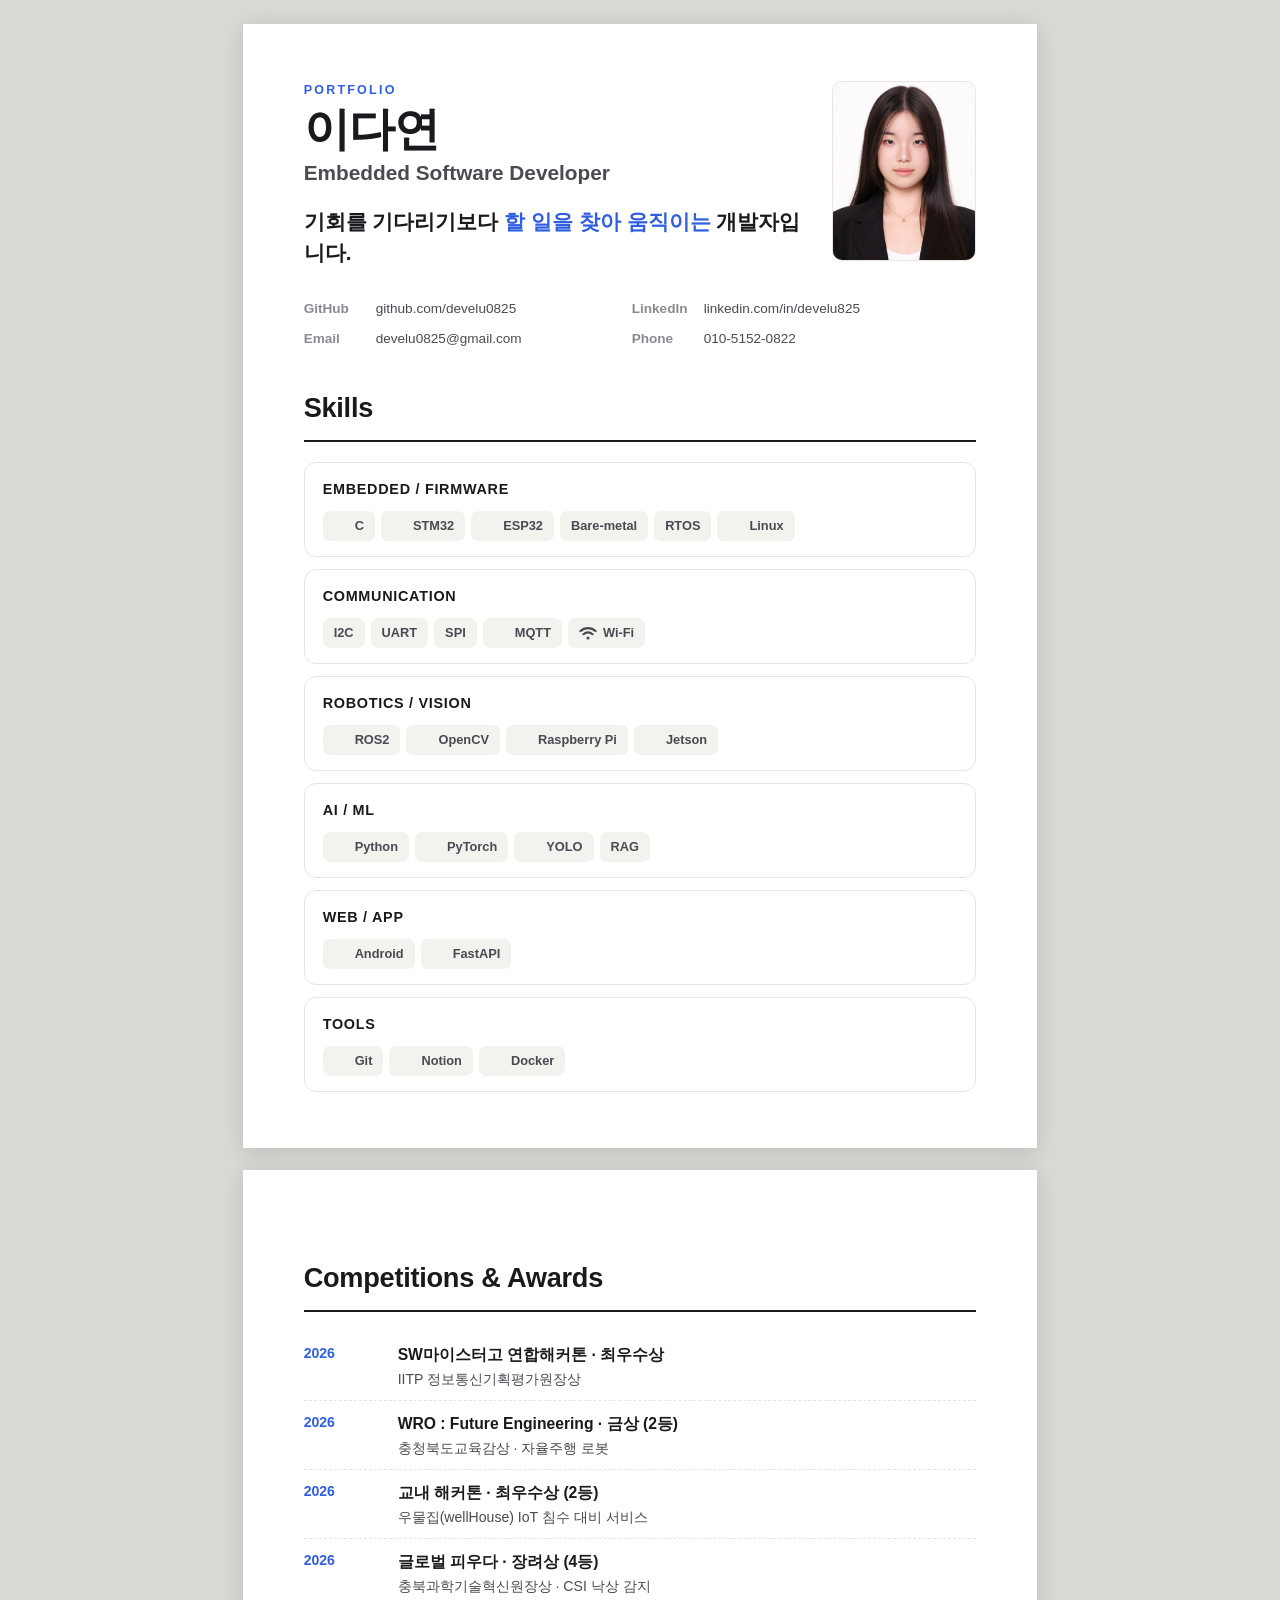
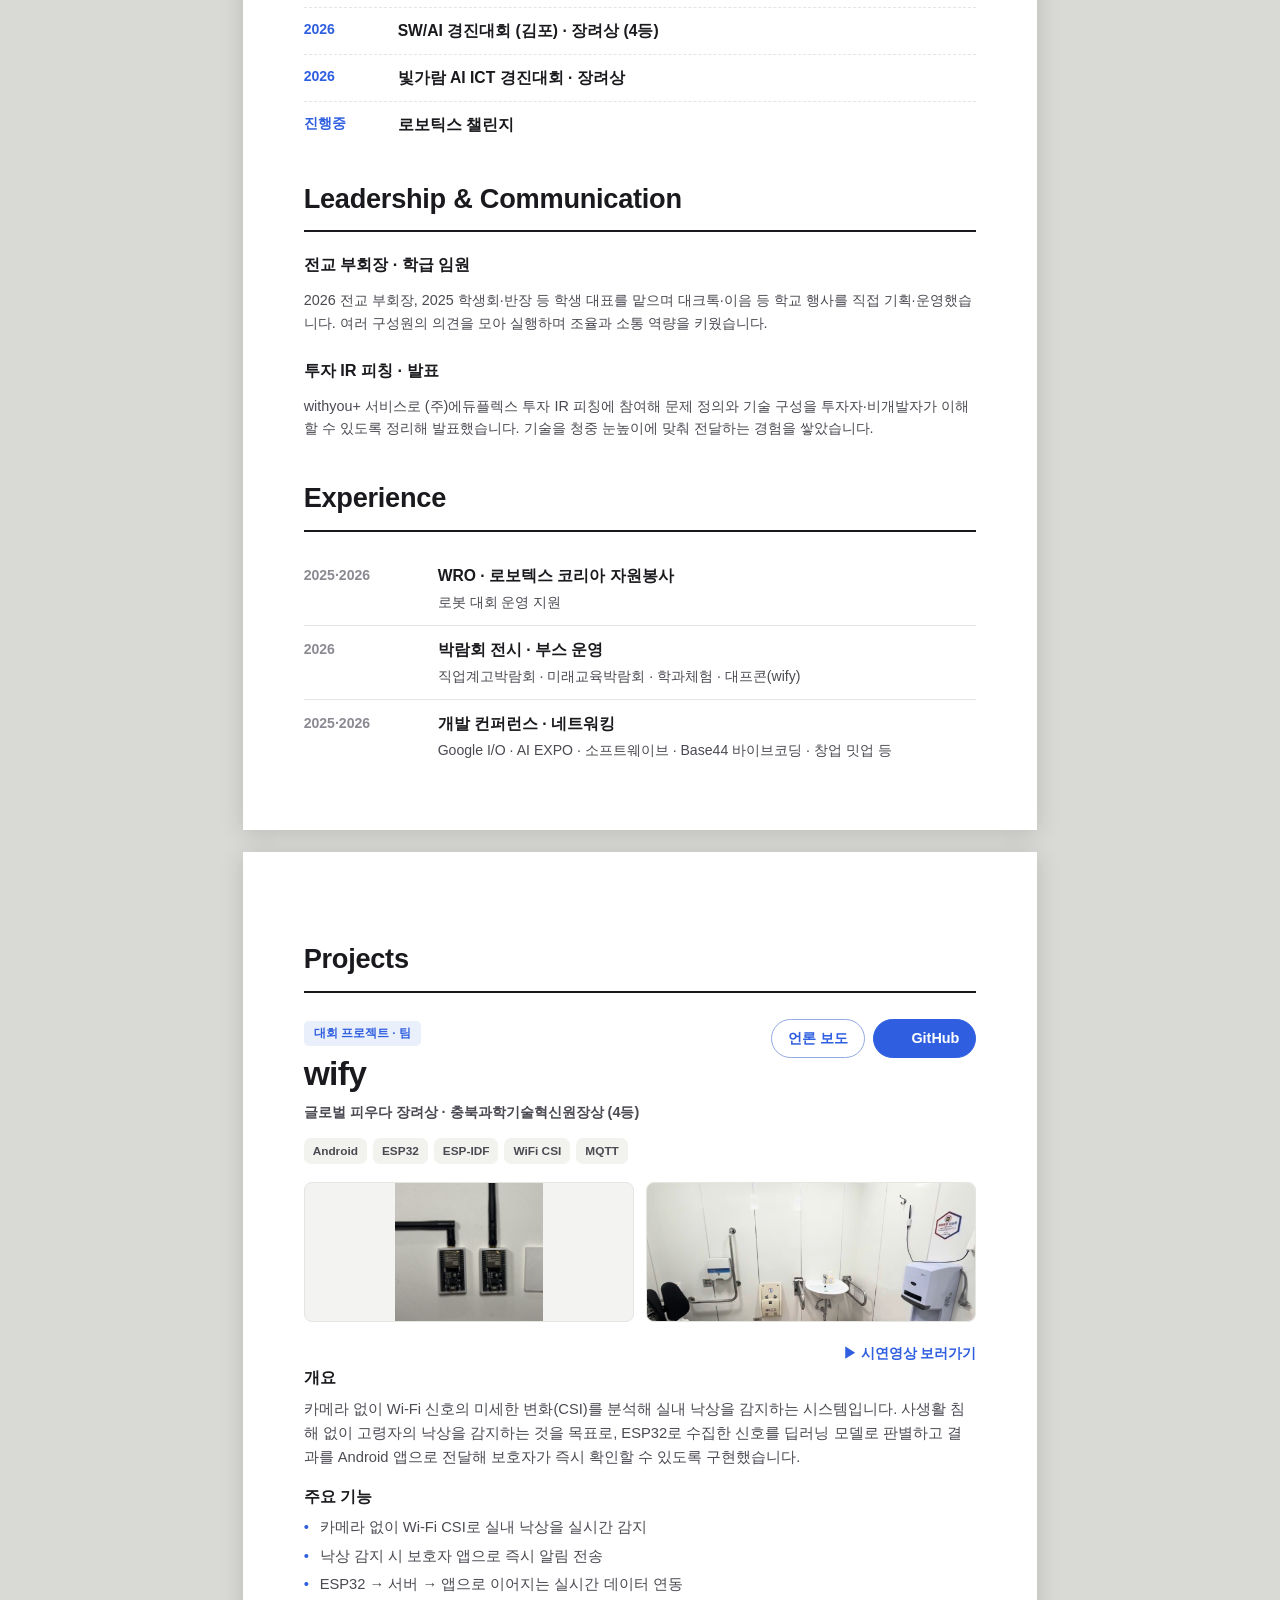
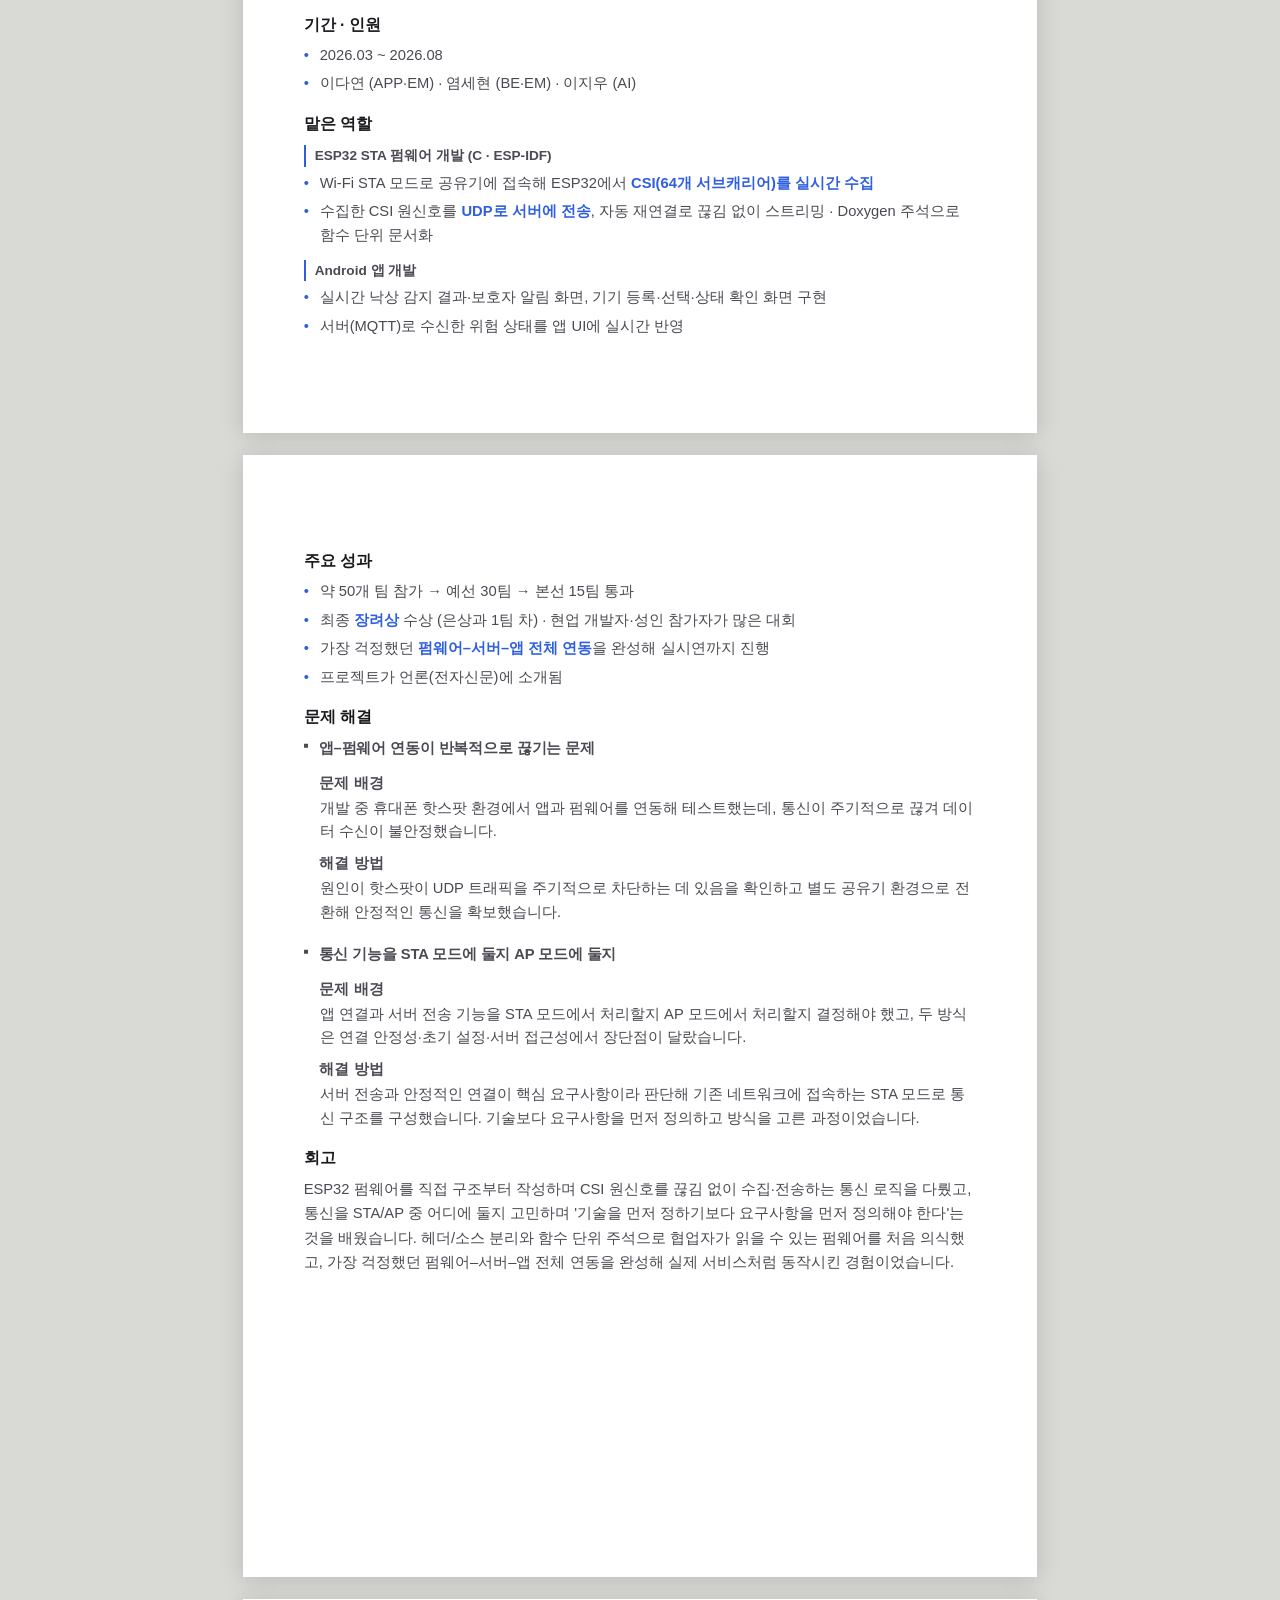
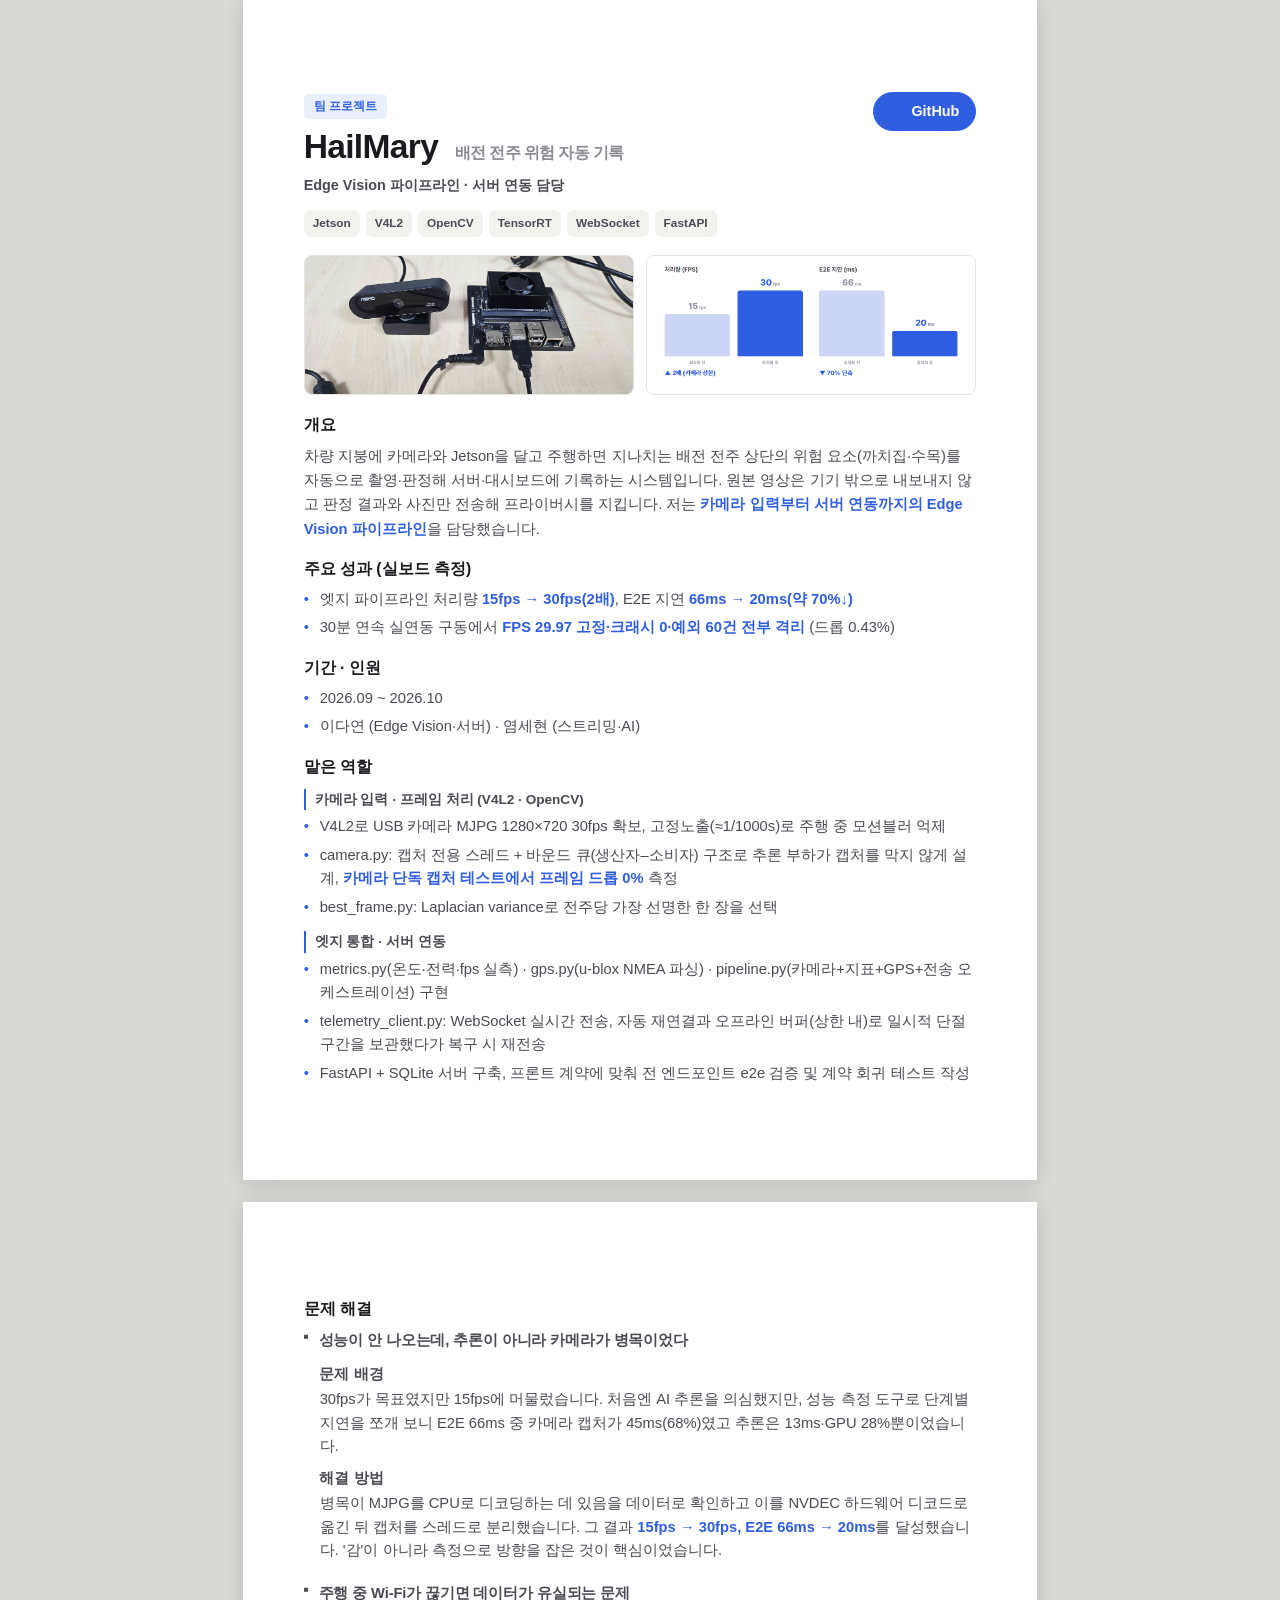
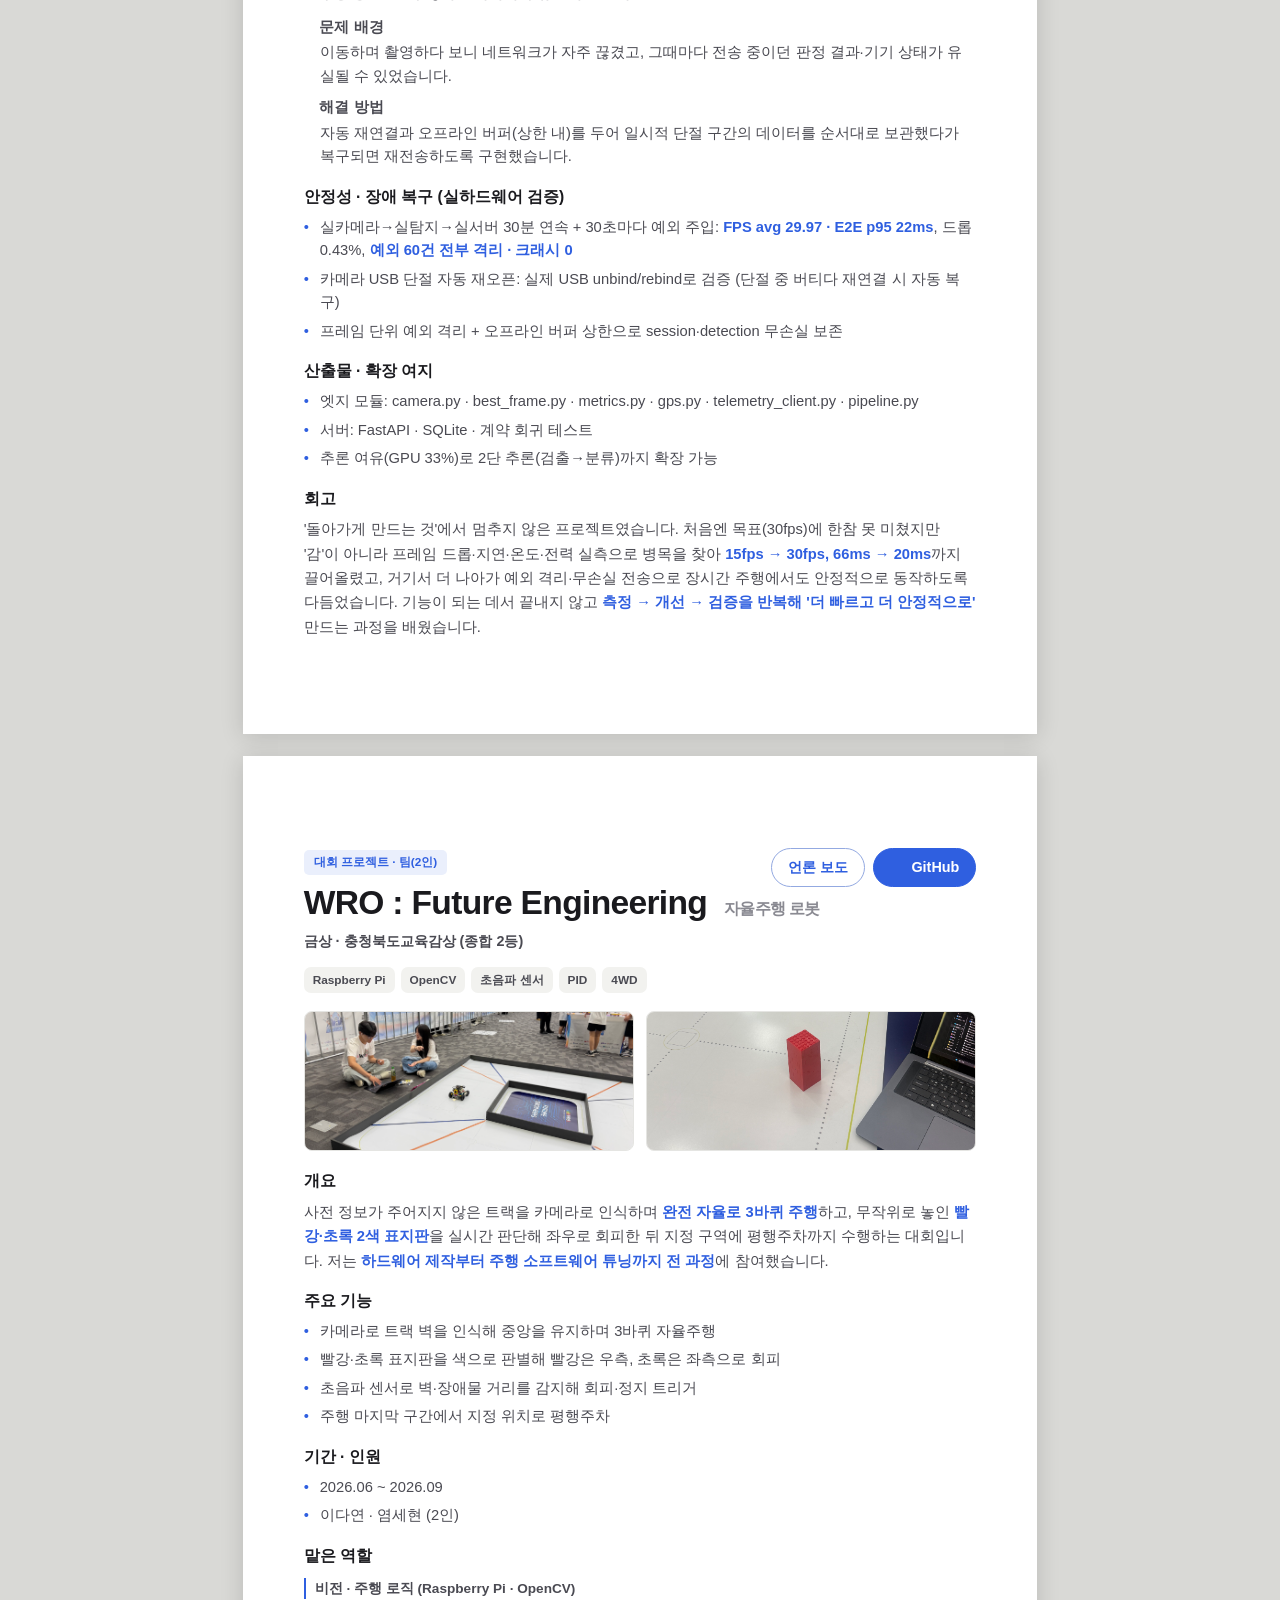
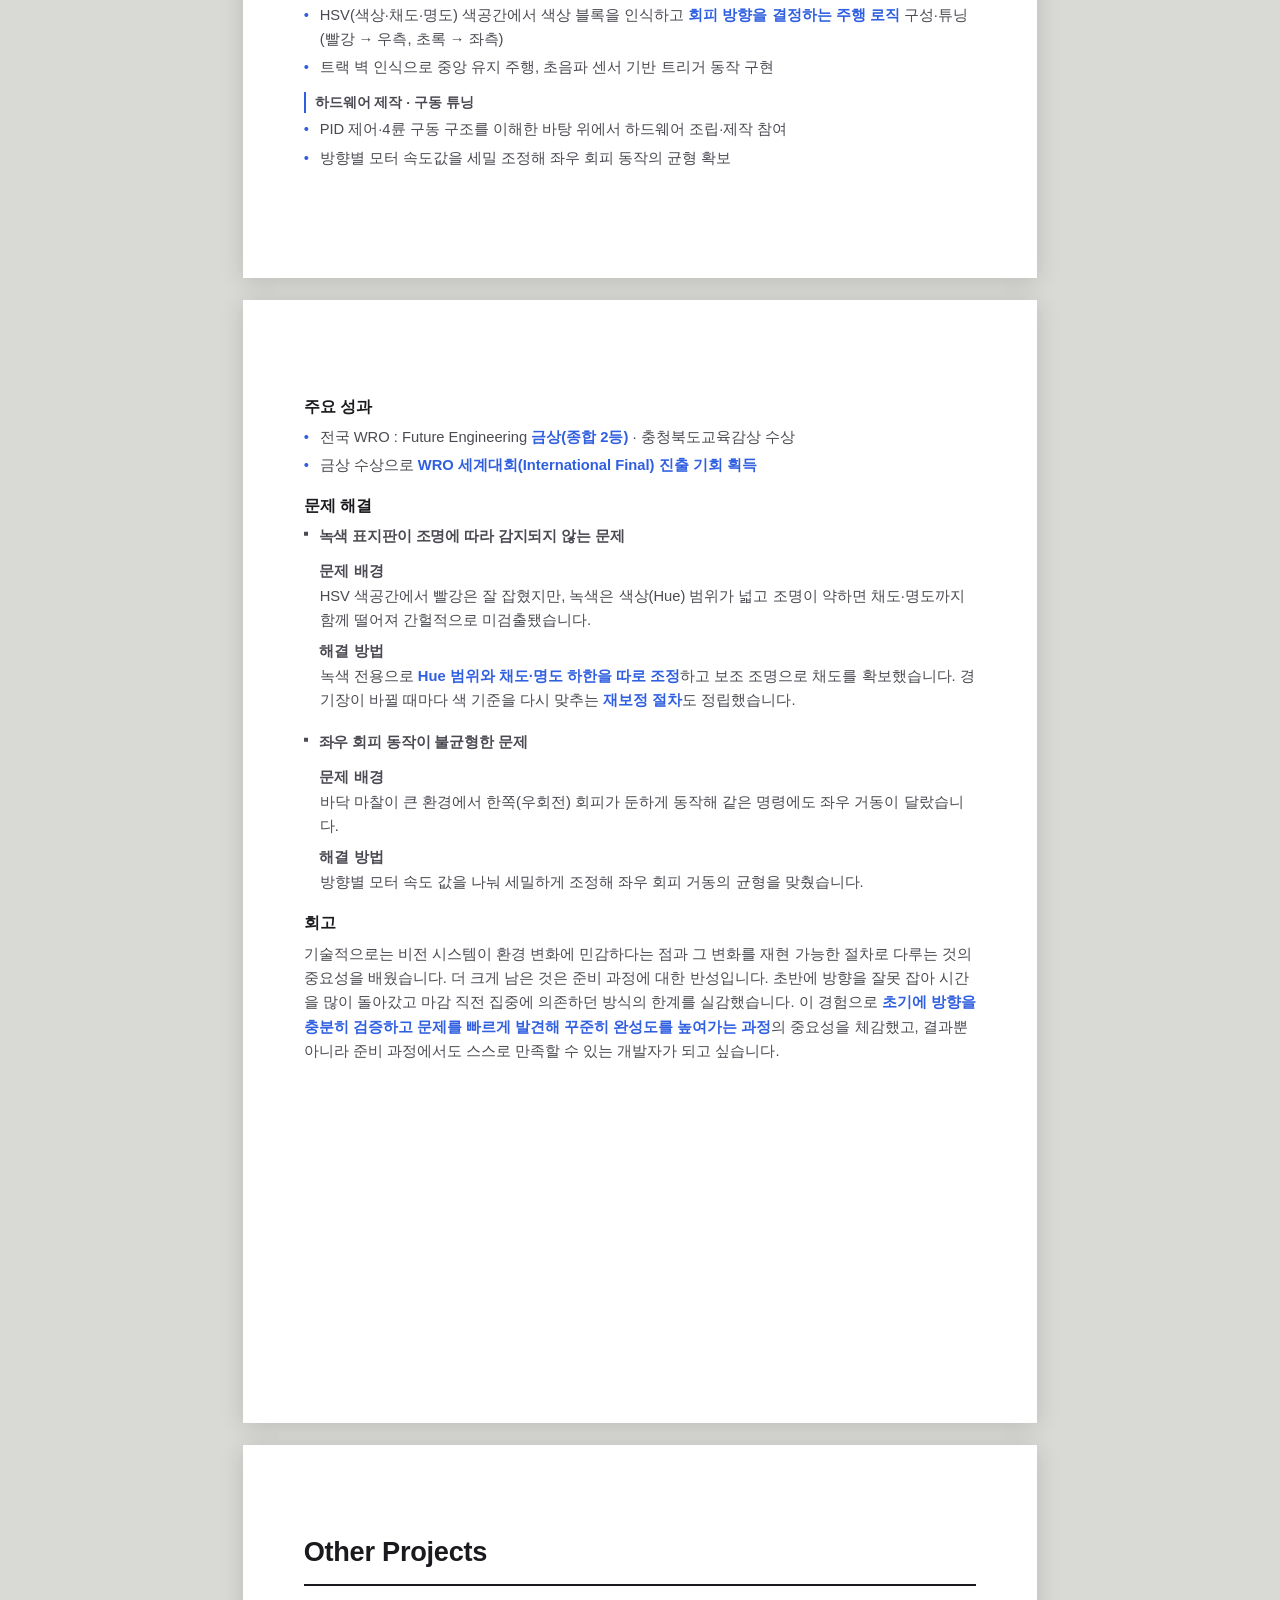
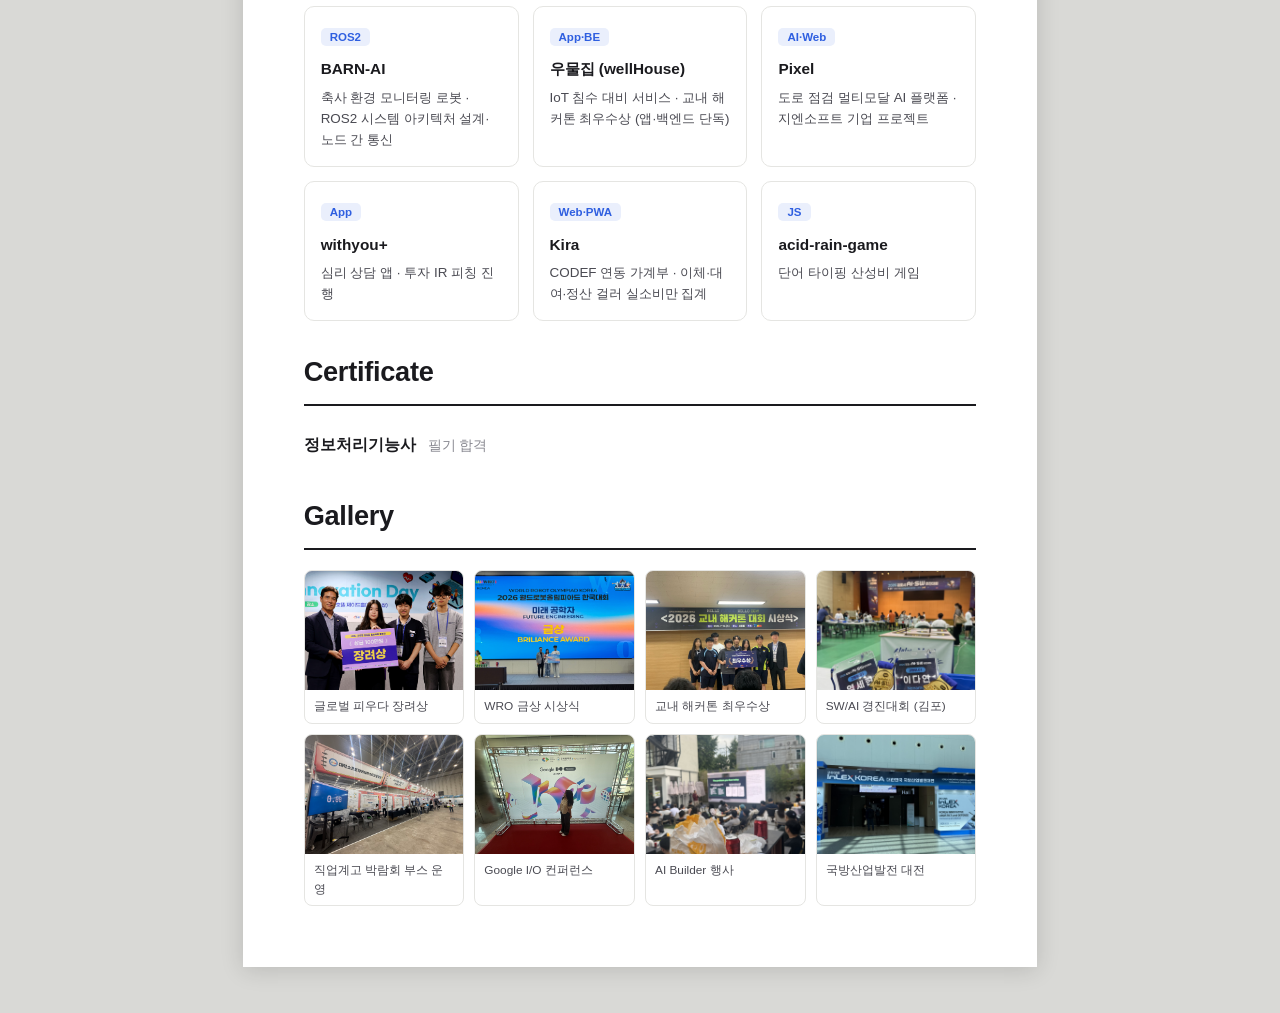
==== index.html @ 67f1040b "feat: Other Projects에 Kira(CODEF 가계부) 추가·빛가람 AI ICT 경진대회 장려상 반영 Co-Authored-By: Claude Opus 4.8 (1M " ====
<!DOCTYPE html>
<html lang="ko">
<head>
  <meta charset="UTF-8" />
  <meta name="viewport" content="width=device-width, initial-scale=1.0" />
  <title>이다연 · Embedded Software Developer</title>
  <meta name="description" content="이다연 포트폴리오 · 임베디드 소프트웨어 개발자" />
  <link rel="preconnect" href="https://fonts.googleapis.com" />
  <link rel="preconnect" href="https://fonts.gstatic.com" crossorigin />
  <link rel="stylesheet" href="https://cdn.jsdelivr.net/gh/orioncactus/pretendard@v1.3.9/dist/web/static/pretendard.css" />
  <link rel="stylesheet" href="assets/style.css" />
</head>
<body>

  <!-- inline icon set (로고 없는 스킬용) -->
  <svg width="0" height="0" style="position:absolute" aria-hidden="true">
    <symbol id="i-chip" viewBox="0 0 24 24">
      <rect x="7" y="7" width="10" height="10" rx="1.5" fill="none" stroke="currentColor" stroke-width="1.6"/>
      <path d="M10 7V4M14 7V4M10 20v-3M14 20v-3M7 10H4M7 14H4M20 10h-3M20 14h-3" stroke="currentColor" stroke-width="1.6" stroke-linecap="round"/>
    </symbol>
    <symbol id="i-wifi" viewBox="3 6 18 15">
      <path d="M4.5 11.5a11 11 0 0 1 15 0M7.5 14.7a6.5 6.5 0 0 1 9 0" fill="none" stroke="currentColor" stroke-width="2.2" stroke-linecap="round"/>
      <circle cx="12" cy="18.5" r="1.6" fill="currentColor"/>
    </symbol>
    <symbol id="i-neural" viewBox="0 0 24 24">
      <circle cx="6" cy="6" r="2" fill="none" stroke="currentColor" stroke-width="1.5"/>
      <circle cx="6" cy="18" r="2" fill="none" stroke="currentColor" stroke-width="1.5"/>
      <circle cx="18" cy="12" r="2" fill="none" stroke="currentColor" stroke-width="1.5"/>
      <path d="M8 6.6 16 11M8 17.4 16 13" stroke="currentColor" stroke-width="1.5"/>
    </symbol>
    <symbol id="i-bus" viewBox="0 0 24 24">
      <path d="M4 8h16M4 12h16M4 16h16" stroke="currentColor" stroke-width="1.6" stroke-linecap="round"/>
      <circle cx="8" cy="8" r="1.4" fill="currentColor"/><circle cx="15" cy="12" r="1.4" fill="currentColor"/><circle cx="11" cy="16" r="1.4" fill="currentColor"/>
    </symbol>
  </svg>

  <!-- ==================== PAGE 1 : 서론 + SKILLS ==================== -->
  <section class="sheet">
    <div class="cover">
      <div class="cover__top">
        <div class="cover__id">
          <p class="head__label">PORTFOLIO</p>
          <h1 class="cover__name">이다연</h1>
          <p class="cover__role">Embedded Software Developer</p>
          <p class="cover__tagline">기회를 기다리기보다 <span class="hl">할 일을 찾아 움직이는</span> 개발자입니다.</p>        </div>
        <div class="cover__photo">
          <img src="gallary/증명사진.jpg?v=2" alt="이다연 프로필 사진" />
        </div>
      </div>
      <ul class="contact">
        <li><span>GitHub</span> <a href="https://github.com/develu0825" target="_blank" rel="noopener">github.com/develu0825</a></li>
        <li><span>LinkedIn</span> <a href="https://www.linkedin.com/in/develu825/" target="_blank" rel="noopener">linkedin.com/in/develu825</a></li>
        <li><span>Email</span> <a href="mailto:develu0825@gmail.com">develu0825@gmail.com</a></li>
        <li><span>Phone</span> <a href="tel:01051520822">010-5152-0822</a></li>
      </ul>
    </div>

    <!-- SKILLS -->
    <section class="sec">
      <h2 class="sec__title">Skills</h2>
      <div class="skills">
        <div class="skills__group">
          <h3>Embedded / Firmware</h3>
          <ul class="pills">
            <li><img class="ico" src="https://cdn.simpleicons.org/c/A8B9CC" alt="" />C</li>
            <li><img class="ico" src="https://cdn.simpleicons.org/stmicroelectronics/03234B" alt="" />STM32</li>
            <li><img class="ico" src="https://cdn.simpleicons.org/espressif/E7352C" alt="" />ESP32</li>
            <li>Bare-metal</li>
            <li>RTOS</li>
            <li><img class="ico" src="https://cdn.simpleicons.org/linux/FCC624" alt="" />Linux</li>
          </ul>
        </div>
        <div class="skills__group">
          <h3>Communication</h3>
          <ul class="pills">
            <li>I2C</li>
            <li>UART</li>
            <li>SPI</li>
            <li><img class="ico" src="https://cdn.simpleicons.org/mqtt/660066" alt="" />MQTT</li>
            <li><svg class="ico ico--g"><use href="#i-wifi"/></svg>Wi-Fi</li>
          </ul>
        </div>
        <div class="skills__group">
          <h3>Robotics / Vision</h3>
          <ul class="pills">
            <li><img class="ico" src="https://cdn.simpleicons.org/ros/22314E" alt="" />ROS2</li>
            <li><img class="ico" src="https://cdn.simpleicons.org/opencv/5C3EE8" alt="" />OpenCV</li>
            <li><img class="ico" src="https://cdn.simpleicons.org/raspberrypi/A22846" alt="" />Raspberry Pi</li>
            <li><img class="ico" src="https://cdn.simpleicons.org/nvidia/76B900" alt="" />Jetson</li>
          </ul>
        </div>
        <div class="skills__group">
          <h3>AI / ML</h3>
          <ul class="pills">
            <li><img class="ico" src="https://cdn.simpleicons.org/python/3776AB" alt="" />Python</li>
            <li><img class="ico" src="https://cdn.simpleicons.org/pytorch/EE4C2C" alt="" />PyTorch</li>
            <li><img class="ico" src="https://cdn.simpleicons.org/ultralytics/111F68" alt="" />YOLO</li>
            <li>RAG</li>
          </ul>
        </div>
        <div class="skills__group">
          <h3>Web / App</h3>
          <ul class="pills">
            <li><img class="ico" src="https://cdn.simpleicons.org/android/3DDC84" alt="" />Android</li>
            <li><img class="ico" src="https://cdn.simpleicons.org/fastapi/009688" alt="" />FastAPI</li>
          </ul>
        </div>
        <div class="skills__group">
          <h3>Tools</h3>
          <ul class="pills">
            <li><img class="ico" src="https://cdn.simpleicons.org/git/F05032" alt="" />Git</li>
            <li><img class="ico" src="https://cdn.simpleicons.org/notion/000000" alt="" />Notion</li>
            <li><img class="ico" src="https://cdn.simpleicons.org/docker/2496ED" alt="" />Docker</li>
          </ul>
        </div>
      </div>
    </section>
  </section>

  <!-- ==================== PAGE 2 : 수상 · 리더십 · 경력 ==================== -->
  <section class="sheet">
    <section class="sec">
      <h2 class="sec__title">Competitions &amp; Awards</h2>
      <ul class="tl">
        <li><span class="tl__date">2026</span><div><b>SW마이스터고 연합해커톤 · 최우수상</b><p>IITP 정보통신기획평가원장상</p></div></li>
        <li><span class="tl__date">2026</span><div><b>WRO : Future Engineering · 금상 (2등)</b><p>충청북도교육감상 · 자율주행 로봇</p></div></li>
        <li><span class="tl__date">2026</span><div><b>교내 해커톤 · 최우수상 (2등)</b><p>우물집(wellHouse) IoT 침수 대비 서비스</p></div></li>
        <li><span class="tl__date">2026</span><div><b>글로벌 피우다 · 장려상 (4등)</b><p>충북과학기술혁신원장상 · CSI 낙상 감지</p></div></li>
        <li><span class="tl__date">2026</span><div><b>SW/AI 경진대회 (김포) · 장려상 (4등)</b></div></li>        <li><span class="tl__date">2026</span><div><b>빛가람 AI ICT 경진대회 · 장려상</b></div></li>
        <li><span class="tl__date">진행중</span><div><b>로보틱스 챌린지</b></div></li>
      </ul>
    </section>

    <section class="sec">
      <h2 class="sec__title">Leadership &amp; Communication</h2>
      <div class="star-list">
        <article class="star">
          <h3>전교 부회장 · 학급 임원</h3>
          <p>2026 전교 부회장, 2025 학생회·반장 등 학생 대표를 맡으며 대크톡·이음 등 학교 행사를 직접 기획·운영했습니다. 여러 구성원의 의견을 모아 실행하며 조율과 소통 역량을 키웠습니다.</p>
        </article>
        <article class="star">
          <h3>투자 IR 피칭 · 발표</h3>
          <p>withyou+ 서비스로 (주)에듀플렉스 투자 IR 피칭에 참여해 문제 정의와 기술 구성을 투자자·비개발자가 이해할 수 있도록 정리해 발표했습니다. 기술을 청중 눈높이에 맞춰 전달하는 경험을 쌓았습니다.</p>
        </article>
      </div>
    </section>

    <section class="sec">
      <h2 class="sec__title">Experience</h2>
      <ul class="exp-list">
        <li><span class="exp__when">2025·2026</span><div><b>WRO · 로보텍스 코리아 자원봉사</b><p>로봇 대회 운영 지원</p></div></li>
        <li><span class="exp__when">2026</span><div><b>박람회 전시 · 부스 운영</b><p>직업계고박람회 · 미래교육박람회 · 학과체험 · 대프콘(wify)</p></div></li>
        <li><span class="exp__when">2025·2026</span><div><b>개발 컨퍼런스 · 네트워킹</b><p>Google I/O · AI EXPO · 소프트웨이브 · Base44 바이브코딩 · 창업 밋업 등</p></div></li>
      </ul>
    </section>
  </section>

  <!-- ==================== PAGE 3 : 피우다 ==================== -->
  <section class="sheet">
    <section class="sec">
      <h2 class="sec__title">Projects</h2>

      <article class="proj">
        <div class="proj__head">
          <p class="proj__badge">대회 프로젝트 · 팀</p>
          <h3 class="proj__title">wify</h3>
          <p class="proj__award">글로벌 피우다 장려상 · 충북과학기술혁신원장상 (4등)</p>
          <ul class="pills pills--sm"><li>Android</li><li>ESP32</li><li>ESP-IDF</li><li>WiFi CSI</li><li>MQTT</li></ul>
          <div class="proj__btns">
            <a class="btn-link" href="https://www.etnews.com/20260820000407" target="_blank" rel="noopener">언론 보도</a>
            <a class="btn-link btn-link--fill" href="https://github.com/Wave-based-Intelligent-Fall-Identifier" target="_blank" rel="noopener"><img class="ico" src="https://cdn.simpleicons.org/github/ffffff" alt="" />GitHub</a>
          </div>
        </div>
        <div class="proj__shots">
          <span class="shot shot--blur" style="--bg: url('gallary/wify.jpg'); height:140px"><img src="gallary/wify.jpg" alt="wify 센싱 보드" style="object-fit: contain; object-position: 50% 100%;" /></span>
          <span class="shot" style="height:140px"><img src="gallary/피우다_기기설치.png" alt="wify 기기 설치" /></span>
        </div>
        <p class="demo-link"><a href="https://www.youtube.com/watch?v=b4oFeqqJiIM" target="_blank" rel="noopener">▶ 시연영상 보러가기</a></p>
        <div class="proj__body">
          <div class="proj__row"><h4>개요</h4><p>카메라 없이 Wi-Fi 신호의 미세한 변화(CSI)를 분석해 실내 낙상을 감지하는 시스템입니다. 사생활 침해 없이 고령자의 낙상을 감지하는 것을 목표로, ESP32로 수집한 신호를 딥러닝 모델로 판별하고 결과를 Android 앱으로 전달해 보호자가 즉시 확인할 수 있도록 구현했습니다.</p></div>
          <div class="proj__row"><h4>주요 기능</h4>
            <ul>
              <li>카메라 없이 Wi-Fi CSI로 실내 낙상을 실시간 감지</li>
              <li>낙상 감지 시 보호자 앱으로 즉시 알림 전송</li>
              <li>ESP32 → 서버 → 앱으로 이어지는 실시간 데이터 연동</li>
            </ul>
          </div>
          <div class="proj__row"><h4>기간 · 인원</h4>
            <ul>
              <li>2026.03 ~ 2026.08</li>
              <li>이다연 (APP·EM) · 염세현 (BE·EM) · 이지우 (AI)</li>
            </ul>
          </div>
          <div class="proj__row"><h4>맡은 역할</h4>
            <div class="role-group">
              <span class="role-group__h">ESP32 STA 펌웨어 개발 (C · ESP-IDF)</span>
              <ul>
                <li>Wi-Fi STA 모드로 공유기에 접속해 ESP32에서 <span class="hl">CSI(64개 서브캐리어)를 실시간 수집</span></li>
                <li>수집한 CSI 원신호를 <span class="hl">UDP로 서버에 전송</span>, 자동 재연결로 끊김 없이 스트리밍 · Doxygen 주석으로 함수 단위 문서화</li>
              </ul>
            </div>
            <div class="role-group">
              <span class="role-group__h">Android 앱 개발</span>
              <ul>
                <li>실시간 낙상 감지 결과·보호자 알림 화면, 기기 등록·선택·상태 확인 화면 구현</li>
                <li>서버(MQTT)로 수신한 위험 상태를 앱 UI에 실시간 반영</li>
              </ul>
            </div>
          </div>
        </div>
      </article>
    </section>
  </section>

  <!-- ==================== PAGE 3 : 피우다 (이어서) ==================== -->
  <section class="sheet">
    <section class="sec">
      <article class="proj">
        <div class="proj__body">
          <div class="proj__row"><h4>주요 성과</h4>
            <ul>
              <li>약 50개 팀 참가 → 예선 30팀 → 본선 15팀 통과</li>
              <li>최종 <span class="hl">장려상</span> 수상 (은상과 1팀 차) · 현업 개발자·성인 참가자가 많은 대회</li>
              <li>가장 걱정했던 <span class="hl">펌웨어–서버–앱 전체 연동</span>을 완성해 실시연까지 진행</li>
              <li>프로젝트가 언론(전자신문)에 소개됨</li>
            </ul>
          </div>
          <div class="proj__row"><h4>문제 해결</h4>
            <div class="ts">
              <p class="ts__title">앱–펌웨어 연동이 반복적으로 끊기는 문제</p>
              <p class="ts__label">문제 배경</p>
              <p>개발 중 휴대폰 핫스팟 환경에서 앱과 펌웨어를 연동해 테스트했는데, 통신이 주기적으로 끊겨 데이터 수신이 불안정했습니다.</p>
              <p class="ts__label">해결 방법</p>
              <p>원인이 핫스팟이 UDP 트래픽을 주기적으로 차단하는 데 있음을 확인하고 별도 공유기 환경으로 전환해 안정적인 통신을 확보했습니다.</p>
            </div>
            <div class="ts">
              <p class="ts__title">통신 기능을 STA 모드에 둘지 AP 모드에 둘지</p>
              <p class="ts__label">문제 배경</p>
              <p>앱 연결과 서버 전송 기능을 STA 모드에서 처리할지 AP 모드에서 처리할지 결정해야 했고, 두 방식은 연결 안정성·초기 설정·서버 접근성에서 장단점이 달랐습니다.</p>
              <p class="ts__label">해결 방법</p>
              <p>서버 전송과 안정적인 연결이 핵심 요구사항이라 판단해 기존 네트워크에 접속하는 STA 모드로 통신 구조를 구성했습니다. 기술보다 요구사항을 먼저 정의하고 방식을 고른 과정이었습니다.</p>
            </div>
          </div>
          <div class="proj__row"><h4>회고</h4><p>ESP32 펌웨어를 직접 구조부터 작성하며 CSI 원신호를 끊김 없이 수집·전송하는 통신 로직을 다뤘고, 통신을 STA/AP 중 어디에 둘지 고민하며 '기술을 먼저 정하기보다 요구사항을 먼저 정의해야 한다'는 것을 배웠습니다. 헤더/소스 분리와 함수 단위 주석으로 협업자가 읽을 수 있는 펌웨어를 처음 의식했고, 가장 걱정했던 펌웨어–서버–앱 전체 연동을 완성해 실제 서비스처럼 동작시킨 경험이었습니다.</p></div>
        </div>
      </article>
    </section>
  </section>

  <!-- ==================== PAGE : HailMary ==================== -->
  <section class="sheet">
    <section class="sec">
      <article class="proj">
        <div class="proj__head">
          <p class="proj__badge">팀 프로젝트</p>
          <h3 class="proj__title">HailMary <span>배전 전주 위험 자동 기록</span></h3>
          <p class="proj__award">Edge Vision 파이프라인 · 서버 연동 담당</p>
          <ul class="pills pills--sm"><li>Jetson</li><li>V4L2</li><li>OpenCV</li><li>TensorRT</li><li>WebSocket</li><li>FastAPI</li></ul>
          <div class="proj__btns">
            <a class="btn-link btn-link--fill" href="https://github.com/DSM-Hail-mary" target="_blank" rel="noopener"><img class="ico" src="https://cdn.simpleicons.org/github/ffffff" alt="" />GitHub</a>
          </div>
        </div>
        <div class="proj__shots">
          <span class="shot" style="height:140px"><img src="gallary/헤일메리_1.jpg" alt="Jetson·카메라 엣지 셋업" style="object-position: 50% 55%;" /></span>
          <span class="shot" style="height:140px"><img src="gallary/hailmary_성능그래프.png" alt="HailMary 성능 최적화 측정 그래프" style="object-position: center;" /></span>
        </div>
        <div class="proj__body">
          <div class="proj__row"><h4>개요</h4><p>차량 지붕에 카메라와 Jetson을 달고 주행하면 지나치는 배전 전주 상단의 위험 요소(까치집·수목)를 자동으로 촬영·판정해 서버·대시보드에 기록하는 시스템입니다. 원본 영상은 기기 밖으로 내보내지 않고 판정 결과와 사진만 전송해 프라이버시를 지킵니다. 저는 <span class="hl">카메라 입력부터 서버 연동까지의 Edge Vision 파이프라인</span>을 담당했습니다.</p></div>
          <div class="proj__row"><h4>주요 성과 (실보드 측정)</h4>
            <ul>
              <li>엣지 파이프라인 처리량 <span class="hl">15fps → 30fps(2배)</span>, E2E 지연 <span class="hl">66ms → 20ms(약 70%↓)</span></li>
              <li>30분 연속 실연동 구동에서 <span class="hl">FPS 29.97 고정·크래시 0·예외 60건 전부 격리</span> (드롭 0.43%)</li>
            </ul>
          </div>
          <div class="proj__row"><h4>기간 · 인원</h4>
            <ul>
              <li>2026.09 ~ 2026.10</li>
              <li>이다연 (Edge Vision·서버) · 염세현 (스트리밍·AI)</li>
            </ul>
          </div>
          <div class="proj__row"><h4>맡은 역할</h4>
            <div class="role-group">
              <span class="role-group__h">카메라 입력 · 프레임 처리 (V4L2 · OpenCV)</span>
              <ul>
                <li>V4L2로 USB 카메라 MJPG 1280×720 30fps 확보, 고정노출(≈1/1000s)로 주행 중 모션블러 억제</li>
                <li>camera.py: 캡처 전용 스레드 + 바운드 큐(생산자–소비자) 구조로 추론 부하가 캡처를 막지 않게 설계, <span class="hl">카메라 단독 캡처 테스트에서 프레임 드롭 0%</span> 측정</li>
                <li>best_frame.py: Laplacian variance로 전주당 가장 선명한 한 장을 선택</li>
              </ul>
            </div>
            <div class="role-group">
              <span class="role-group__h">엣지 통합 · 서버 연동</span>
              <ul>
                <li>metrics.py(온도·전력·fps 실측) · gps.py(u-blox NMEA 파싱) · pipeline.py(카메라+지표+GPS+전송 오케스트레이션) 구현</li>
                <li>telemetry_client.py: WebSocket 실시간 전송, 자동 재연결과 오프라인 버퍼(상한 내)로 일시적 단절 구간을 보관했다가 복구 시 재전송</li>
                <li>FastAPI + SQLite 서버 구축, 프론트 계약에 맞춰 전 엔드포인트 e2e 검증 및 계약 회귀 테스트 작성</li>
              </ul>
            </div>
          </div>
        </div>
      </article>
    </section>
  </section>

  <!-- ==================== PAGE : HailMary (이어서) ==================== -->
  <section class="sheet">
    <section class="sec">
      <article class="proj">
        <div class="proj__body">
          <div class="proj__row"><h4>문제 해결</h4>
            <div class="ts">
              <p class="ts__title">성능이 안 나오는데, 추론이 아니라 카메라가 병목이었다</p>
              <p class="ts__label">문제 배경</p>
              <p>30fps가 목표였지만 15fps에 머물렀습니다. 처음엔 AI 추론을 의심했지만, 성능 측정 도구로 단계별 지연을 쪼개 보니 E2E 66ms 중 카메라 캡처가 45ms(68%)였고 추론은 13ms·GPU 28%뿐이었습니다.</p>
              <p class="ts__label">해결 방법</p>
              <p>병목이 MJPG를 CPU로 디코딩하는 데 있음을 데이터로 확인하고 이를 NVDEC 하드웨어 디코드로 옮긴 뒤 캡처를 스레드로 분리했습니다. 그 결과 <span class="hl">15fps → 30fps, E2E 66ms → 20ms</span>를 달성했습니다. '감'이 아니라 측정으로 방향을 잡은 것이 핵심이었습니다.</p>
            </div>
            <div class="ts">
              <p class="ts__title">주행 중 Wi-Fi가 끊기면 데이터가 유실되는 문제</p>
              <p class="ts__label">문제 배경</p>
              <p>이동하며 촬영하다 보니 네트워크가 자주 끊겼고, 그때마다 전송 중이던 판정 결과·기기 상태가 유실될 수 있었습니다.</p>
              <p class="ts__label">해결 방법</p>
              <p>자동 재연결과 오프라인 버퍼(상한 내)를 두어 일시적 단절 구간의 데이터를 순서대로 보관했다가 복구되면 재전송하도록 구현했습니다.</p>
            </div>
          </div>
          <div class="proj__row"><h4>안정성 · 장애 복구 (실하드웨어 검증)</h4>
            <ul>
              <li>실카메라→실탐지→실서버 30분 연속 + 30초마다 예외 주입: <span class="hl">FPS avg 29.97 · E2E p95 22ms</span>, 드롭 0.43%, <span class="hl">예외 60건 전부 격리 · 크래시 0</span></li>
              <li>카메라 USB 단절 자동 재오픈: 실제 USB unbind/rebind로 검증 (단절 중 버티다 재연결 시 자동 복구)</li>
              <li>프레임 단위 예외 격리 + 오프라인 버퍼 상한으로 session·detection 무손실 보존</li>
            </ul>
          </div>
          <div class="proj__row"><h4>산출물 · 확장 여지</h4>
            <ul>
              <li>엣지 모듈: camera.py · best_frame.py · metrics.py · gps.py · telemetry_client.py · pipeline.py</li>
              <li>서버: FastAPI · SQLite · 계약 회귀 테스트</li>
              <li>추론 여유(GPU 33%)로 2단 추론(검출→분류)까지 확장 가능</li>
            </ul>
          </div>
          <div class="proj__row"><h4>회고</h4><p>'돌아가게 만드는 것'에서 멈추지 않은 프로젝트였습니다. 처음엔 목표(30fps)에 한참 못 미쳤지만 '감'이 아니라 프레임 드롭·지연·온도·전력 실측으로 병목을 찾아 <span class="hl">15fps → 30fps, 66ms → 20ms</span>까지 끌어올렸고, 거기서 더 나아가 예외 격리·무손실 전송으로 장시간 주행에서도 안정적으로 동작하도록 다듬었습니다. 기능이 되는 데서 끝내지 않고 <span class="hl">측정 → 개선 → 검증을 반복해 '더 빠르고 더 안정적으로'</span> 만드는 과정을 배웠습니다.</p></div>
        </div>
      </article>
    </section>
  </section>

  <!-- ==================== PAGE : WRO ==================== -->
  <section class="sheet">
    <section class="sec">
      <article class="proj">
        <div class="proj__head">
          <p class="proj__badge">대회 프로젝트 · 팀(2인)</p>
          <h3 class="proj__title">WRO : Future Engineering <span>자율주행 로봇</span></h3>
          <p class="proj__award">금상 · 충청북도교육감상 (종합 2등)</p>
          <ul class="pills pills--sm"><li>Raspberry Pi</li><li>OpenCV</li><li>초음파 센서</li><li>PID</li><li>4WD</li></ul>
          <div class="proj__btns">
            <a class="btn-link" href="https://www.irobotnews.com/news/articleView.html?idxno=47863" target="_blank" rel="noopener">언론 보도</a>
            <a class="btn-link btn-link--fill" href="https://github.com/DSM-Nonamed-WRO/WRO-Rasp-EM-Code" target="_blank" rel="noopener"><img class="ico" src="https://cdn.simpleicons.org/github/ffffff" alt="" />GitHub</a>
          </div>
        </div>
        <div class="proj__shots">
          <span class="shot" style="height:140px"><img src="gallary/wro_활동사진3.jpg" alt="WRO 자율주행 로봇 주행" style="object-position: 50% 65%;" /></span>
          <span class="shot" style="height:140px"><img src="gallary/WRO_준비사진.jpg" alt="WRO 대회 준비·하드웨어" style="object-position: 50% 80%;" /></span>
        </div>
        <div class="proj__body">
          <div class="proj__row"><h4>개요</h4><p>사전 정보가 주어지지 않은 트랙을 카메라로 인식하며 <span class="hl">완전 자율로 3바퀴 주행</span>하고, 무작위로 놓인 <span class="hl">빨강·초록 2색 표지판</span>을 실시간 판단해 좌우로 회피한 뒤 지정 구역에 평행주차까지 수행하는 대회입니다. 저는 <span class="hl">하드웨어 제작부터 주행 소프트웨어 튜닝까지 전 과정</span>에 참여했습니다.</p></div>
          <div class="proj__row"><h4>주요 기능</h4>
            <ul>
              <li>카메라로 트랙 벽을 인식해 중앙을 유지하며 3바퀴 자율주행</li>
              <li>빨강·초록 표지판을 색으로 판별해 빨강은 우측, 초록은 좌측으로 회피</li>
              <li>초음파 센서로 벽·장애물 거리를 감지해 회피·정지 트리거</li>
              <li>주행 마지막 구간에서 지정 위치로 평행주차</li>
            </ul>
          </div>
          <div class="proj__row"><h4>기간 · 인원</h4>
            <ul>
              <li>2026.06 ~ 2026.09</li>
              <li>이다연 · 염세현 (2인)</li>
            </ul>
          </div>
          <div class="proj__row"><h4>맡은 역할</h4>
            <div class="role-group">
              <span class="role-group__h">비전 · 주행 로직 (Raspberry Pi · OpenCV)</span>
              <ul>
                <li>HSV(색상·채도·명도) 색공간에서 색상 블록을 인식하고 <span class="hl">회피 방향을 결정하는 주행 로직</span> 구성·튜닝 (빨강 → 우측, 초록 → 좌측)</li>
                <li>트랙 벽 인식으로 중앙 유지 주행, 초음파 센서 기반 트리거 동작 구현</li>
              </ul>
            </div>
            <div class="role-group">
              <span class="role-group__h">하드웨어 제작 · 구동 튜닝</span>
              <ul>
                <li>PID 제어·4륜 구동 구조를 이해한 바탕 위에서 하드웨어 조립·제작 참여</li>
                <li>방향별 모터 속도값을 세밀 조정해 좌우 회피 동작의 균형 확보</li>
              </ul>
            </div>
          </div>
        </div>
      </article>
    </section>
  </section>

  <!-- ==================== PAGE : WRO (2) ==================== -->
  <section class="sheet">
    <section class="sec">
      <article class="proj">
        <div class="proj__body">
          <div class="proj__row"><h4>주요 성과</h4>
            <ul>
              <li>전국 WRO : Future Engineering <span class="hl">금상(종합 2등)</span> · 충청북도교육감상 수상</li>
              <li>금상 수상으로 <span class="hl">WRO 세계대회(International Final) 진출 기회 획득</span></li>
            </ul>
          </div>
          <div class="proj__row"><h4>문제 해결</h4>
            <div class="ts">
              <p class="ts__title">녹색 표지판이 조명에 따라 감지되지 않는 문제</p>
              <p class="ts__label">문제 배경</p>
              <p>HSV 색공간에서 빨강은 잘 잡혔지만, 녹색은 색상(Hue) 범위가 넓고 조명이 약하면 채도·명도까지 함께 떨어져 간헐적으로 미검출됐습니다.</p>
              <p class="ts__label">해결 방법</p>
              <p>녹색 전용으로 <span class="hl">Hue 범위와 채도·명도 하한을 따로 조정</span>하고 보조 조명으로 채도를 확보했습니다. 경기장이 바뀔 때마다 색 기준을 다시 맞추는 <span class="hl">재보정 절차</span>도 정립했습니다.</p>
            </div>
            <div class="ts">
              <p class="ts__title">좌우 회피 동작이 불균형한 문제</p>
              <p class="ts__label">문제 배경</p>
              <p>바닥 마찰이 큰 환경에서 한쪽(우회전) 회피가 둔하게 동작해 같은 명령에도 좌우 거동이 달랐습니다.</p>
              <p class="ts__label">해결 방법</p>
              <p>방향별 모터 속도 값을 나눠 세밀하게 조정해 좌우 회피 거동의 균형을 맞췄습니다.</p>
            </div>
          </div>
          <div class="proj__row"><h4>회고</h4><p>기술적으로는 비전 시스템이 환경 변화에 민감하다는 점과 그 변화를 재현 가능한 절차로 다루는 것의 중요성을 배웠습니다. 더 크게 남은 것은 준비 과정에 대한 반성입니다. 초반에 방향을 잘못 잡아 시간을 많이 돌아갔고 마감 직전 집중에 의존하던 방식의 한계를 실감했습니다. 이 경험으로 <span class="hl">초기에 방향을 충분히 검증하고 문제를 빠르게 발견해 꾸준히 완성도를 높여가는 과정</span>의 중요성을 체감했고, 결과뿐 아니라 준비 과정에서도 스스로 만족할 수 있는 개발자가 되고 싶습니다.</p></div>
        </div>
      </article>
    </section>
  </section>

  <!-- ==================== PAGE : OTHER + CERTIFICATE + GALLERY ==================== -->
  <section class="sheet">
    <section class="sec">
      <h2 class="sec__title">Other Projects</h2>
      <div class="mini-grid">
        <a class="mini" href="https://github.com/DSM-BARN-AI" target="_blank" rel="noopener">
          <span class="mini__lang">ROS2</span>
          <h3>BARN-AI</h3>
          <p>축사 환경 모니터링 로봇 · ROS2 시스템 아키텍처 설계·노드 간 통신</p>
        </a>
        <a class="mini" href="https://github.com/dsm-team-11" target="_blank" rel="noopener">
          <span class="mini__lang">App·BE</span>
          <h3>우물집 (wellHouse)</h3>
          <p>IoT 침수 대비 서비스 · 교내 해커톤 최우수상 (앱·백엔드 단독)</p>
        </a>
        <a class="mini" href="https://github.com/DSM-Pixel/llm-job-support" target="_blank" rel="noopener">
          <span class="mini__lang">AI·Web</span>
          <h3>Pixel</h3>
          <p>도로 점검 멀티모달 AI 플랫폼 · 지엔소프트 기업 프로젝트</p>
        </a>
        <a class="mini" href="https://github.com/Withyou-app" target="_blank" rel="noopener">
          <span class="mini__lang">App</span>
          <h3>withyou+</h3>
          <p>심리 상담 앱 · 투자 IR 피칭 진행</p>
        </a>
        <a class="mini" href="https://github.com/develu0825/Kira-MoneyApp" target="_blank" rel="noopener">
          <span class="mini__lang">Web·PWA</span>
          <h3>Kira</h3>
          <p>CODEF 연동 가계부 · 이체·대여·정산 걸러 실소비만 집계</p>
        </a>
        <a class="mini" href="https://github.com/develu0825/acid-rain-game_JP" target="_blank" rel="noopener">
          <span class="mini__lang">JS</span>
          <h3>acid-rain-game</h3>
          <p>단어 타이핑 산성비 게임</p>
        </a>
      </div>
    </section>

    <section class="sec">
      <h2 class="sec__title">Certificate</h2>
      <ul class="cert-list">
        <li><b>정보처리기능사</b> <span>필기 합격</span></li>
      </ul>
    </section>

    <section class="sec">
      <h2 class="sec__title">Gallery</h2>
      <div class="gallery">
        <figure><img src="gallary/피우다_상수령.jpg" alt="글로벌 피우다 장려상 수령" /><figcaption>글로벌 피우다 장려상</figcaption></figure>
        <figure><img src="gallary/WRO_시상식.jpg" alt="WRO 시상식" /><figcaption>WRO 금상 시상식</figcaption></figure>
        <figure><img src="gallary/우물집_시상식.jpg" alt="우물집 시상식" /><figcaption>교내 해커톤 최우수상</figcaption></figure>
        <figure><img src="gallary/김포 SW AI.jpg" alt="김포 SW AI 경진대회" /><figcaption>SW/AI 경진대회 (김포)</figcaption></figure>
        <figure><img src="gallary/직업계고 박람회 부스.jpg" alt="직업계고 박람회 부스" /><figcaption>직업계고 박람회 부스 운영</figcaption></figure>
        <figure><img src="gallary/구글 io 컨퍼런스.png" alt="Google I/O 컨퍼런스" /><figcaption>Google I/O 컨퍼런스</figcaption></figure>
        <figure><img src="gallary/ai builder 행사.jpg" alt="AI Builder 행사" /><figcaption>AI Builder 행사</figcaption></figure>
        <figure><img src="gallary/국방산업발전대전.jpg" alt="국방산업발전 대전" /><figcaption>국방산업발전 대전</figcaption></figure>
      </div>
    </section>

  </section>

</body>
</html>
---- assets/style.css ----
/* ===================================================================
   이다연 · Embedded Software Developer — Portfolio
   Clean white · A4 paged · print(PDF) friendly. App-dev reference style.
   =================================================================== */

:root {
  --accent: #2f5fe0;          /* 차분한 포인트 — 바꾸려면 여기만 수정 */
  --ink: #1a1a1e;
  --ink-2: #4a4a52;
  --ink-3: #8a8a92;
  --line: #e5e5e2;
  --pill: #f2f2ef;
  --bg: #ffffff;
  --font: "Pretendard", -apple-system, BlinkMacSystemFont, "Segoe UI", Roboto, sans-serif;
}

* { box-sizing: border-box; margin: 0; padding: 0; }
html { scroll-behavior: smooth; }
body {
  font-family: var(--font);
  color: var(--ink);
  background: #d9d9d6;              /* 용지 밖 여백 (화면용) */
  line-height: 1.58;
  -webkit-font-smoothing: antialiased;
  padding: 24px 0;
}
a { color: inherit; text-decoration: none; }
img { display: block; max-width: 100%; }

/* ==================== A4 SHEET ==================== */
.sheet {
  width: 210mm;
  min-height: 297mm;
  margin: 0 auto 22px;
  background: var(--bg);
  padding: 15mm 16mm;
  box-shadow: 0 3px 22px rgba(0,0,0,.14);
  position: relative;
}

/* ==================== COVER (page 1) ==================== */
.cover { display: flex; flex-direction: column; gap: 20px; margin-bottom: 8px; }
.cover__top { display: flex; justify-content: space-between; align-items: flex-start; gap: 28px; }
.cover__name { font-size: 2.9rem; font-weight: 800; letter-spacing: -.02em; line-height: 1; margin: 0 0 4px; }
.cover__tagline .hl { color: var(--accent); }
.cover__role { font-size: 1.3rem; font-weight: 600; color: var(--ink-2); }
.cover .contact {
  display: grid; grid-template-columns: 1fr 1fr;
  gap: 8px 36px; justify-content: start; max-width: 620px;
}
.cover .contact li { display: flex; gap: 10px; align-items: baseline; }
.cover .contact span { min-width: 62px; color: var(--ink-3); font-size: .85rem; font-weight: 600; }
.cover .contact a { display: inline-block; line-height: 1.15; color: var(--ink-2); font-size: .85rem; border-radius: 3px; transition: background-color .15s ease; }
.cover__photo { flex: 0 0 144px; width: 144px; height: 180px; border-radius: 10px; overflow: hidden; border: 1px solid var(--line); }
.cover__photo img { width: 100%; height: 100%; object-fit: cover; }
.cover__tagline { font-size: 1.3rem; font-weight: 700; color: var(--ink); line-height: 1.5; margin: 16px 0 10px; }
.cover__desc { font-size: 1.02rem; color: var(--ink-2); line-height: 1.7; }
.cover__kw { font-size: .85rem; color: var(--ink-3); letter-spacing: .03em; margin-top: 10px; }
.cover__hl { display: flex; flex-wrap: wrap; gap: 10px; border-top: 1px solid var(--line); padding-top: 22px; }
.cover__hl span { font-size: .9rem; font-weight: 600; color: var(--ink-2); background: var(--pill); padding: 8px 14px; border-radius: 8px; }

/* ==================== HEADER ==================== */
.head {
  display: flex; justify-content: space-between; align-items: flex-start; gap: 32px;
  padding-bottom: 22px; border-bottom: 2px solid var(--ink);
}
.head__label { font-size: .78rem; letter-spacing: .18em; text-transform: uppercase; color: var(--accent); font-weight: 600; margin-bottom: 6px; }
.head__name { font-size: 2.4rem; font-weight: 800; letter-spacing: -.02em; margin: 4px 0 2px; }
.head__role { font-size: 1.05rem; font-weight: 600; color: var(--ink-2); }
.head__tagline { font-size: .94rem; color: var(--ink-2); margin: 12px 0 16px; max-width: 46ch; }
.contact { list-style: none; display: flex; flex-direction: column; gap: 4px; }
.contact li { font-size: .88rem; display: flex; gap: 10px; }
.contact span { display: inline-block; min-width: 72px; color: var(--ink-3); font-weight: 600; }
.contact a { color: var(--accent); }
.head__photo {
  flex: 0 0 118px; width: 118px; height: 150px; overflow: hidden;
  border-radius: 8px; border: 1px solid var(--line);
}
.head__photo img { width: 100%; height: 100%; object-fit: cover; }

/* ==================== SECTION ==================== */
.sec { padding-top: 30px; }
.sec__title {
  font-size: 1.7rem; font-weight: 800; letter-spacing: -.01em;
  padding-bottom: 10px; margin-bottom: 20px; border-bottom: 2px solid var(--ink);
}
.sec__cont { font-size: .82rem; font-weight: 500; color: var(--ink-3); }

/* ==================== SKILLS ==================== */
.skills { display: flex; flex-direction: column; gap: 12px; }
.skills__group { border: 1px solid var(--line); border-radius: 12px; padding: 15px 18px; }
.skills__group h3 { font-size: .9rem; font-weight: 700; text-transform: uppercase; letter-spacing: .05em; color: var(--ink); margin-bottom: 10px; }
.pills { list-style: none; display: flex; flex-wrap: wrap; gap: 6px; }
.pills li {
  display: inline-flex; align-items: center; gap: 6px;
  font-size: .8rem; font-weight: 600; color: var(--ink-2);
  background: var(--pill); padding: 5px 11px; border-radius: 7px;
}
.pills .ico { width: 15px; height: 15px; object-fit: contain; flex: 0 0 auto; }
.pills svg.ico { width: 18px; height: 18px; color: var(--ink-2); }
.pills .ico--g { color: var(--ink-2); }
.pills--sm li { font-size: .74rem; padding: 4px 9px; }

/* ==================== PROJECTS ==================== */
.proj { padding: 8px 0 22px; border-bottom: 1px solid var(--line); position: relative; }
.proj:last-child { border-bottom: none; }
.proj__head { display: flex; flex-direction: column; align-items: flex-start; gap: 4px; }
.proj__badge {
  font-size: .74rem; font-weight: 600; color: var(--accent);
  background: color-mix(in srgb, var(--accent) 10%, white);
  padding: 3px 10px; border-radius: 5px; width: fit-content; margin-bottom: 6px;
}
.proj__title { font-size: 2.1rem; font-weight: 800; letter-spacing: -.02em; line-height: 1.1; }
.proj__title span { font-size: 1rem; color: var(--ink-3); font-weight: 600; margin-left: 8px; }
.proj__award { font-size: .9rem; font-weight: 600; color: var(--ink-2); margin-top: 4px; }
.proj__head .pills { margin-top: 10px; }
.proj__btns { position: absolute; top: 6px; right: 0; display: flex; gap: 8px; }
.btn-link .ico { width: 15px; height: 15px; }
.btn-link {
  display: inline-flex; align-items: center; gap: 6px;
  font-size: .9rem; font-weight: 600; color: var(--accent);
  border: 1px solid color-mix(in srgb, var(--accent) 45%, var(--line));
  padding: 7px 16px; border-radius: 999px;
}
.btn-link--fill { background: var(--accent); color: #fff; border-color: var(--accent); }

.proj__shots { display: flex; gap: 12px; margin: 18px 0; }
.proj__shots .shot { flex: 1 1 0; min-width: 0; height: 215px; overflow: hidden; border-radius: 8px; border: 1px solid var(--line); background: #f3f3f1; }
.proj__shots img { width: 100%; height: 100%; object-fit: cover; object-position: top; display: block; }
.proj__shots--wide .shot { flex: 1 1 100%; height: 300px; }
.shot--blur { position: relative; }
.shot--blur::before {
  content: ""; position: absolute; inset: 0; z-index: 0;
  background-image: var(--bg); background-size: cover; background-position: center;
  filter: blur(16px); transform: scale(1.15); opacity: .55;
}
.shot--blur img { position: relative; z-index: 1; }
.shot--ph { display: flex; align-items: center; justify-content: center; color: var(--ink-3); font-size: .85rem; background: #f3f3f1; }
.demo-link { text-align: right; margin: 8px 0 0; }
.demo-link a { font-size: .86rem; font-weight: 600; color: var(--accent); }

.proj__row { margin-bottom: 16px; }
.proj__row h4 { font-size: .98rem; font-weight: 700; color: var(--ink); margin-bottom: 6px; }
.proj__row .hl { color: var(--accent); font-weight: 600; }
.proj__row p { font-size: 0.92rem; color: var(--ink-2); line-height: 1.65; }
.proj__row ul { list-style: none; padding-left: 0; }
.proj__row li { position: relative; padding-left: 16px; font-size: 0.92rem; color: var(--ink-2); line-height: 1.6; margin-bottom: 5px; }
.proj__row li::before { content: "•"; position: absolute; left: 0; color: var(--accent); }
.proj__row ul ul { padding-left: 16px; margin-top: 4px; }
.proj__row ul ul li::before { content: "◦"; color: var(--ink-3); }
.proj__cont { font-size: 1.15rem; font-weight: 700; color: var(--ink-3); margin-bottom: 12px; }

/* 세현 스타일 — 맡은 역할 그룹 / 트러블슈팅 */
.role-group { margin-bottom: 12px; }
.role-group__h { display: block; color: var(--ink-2); font-weight: 700; font-size: .85rem; margin: 9px 0 5px; padding-left: 9px; border-left: 2px solid var(--accent); }
.ts { margin-bottom: 18px; }
.ts:last-child { margin-bottom: 0; }
.ts__title {
  color: var(--accent); font-weight: 800; font-size: 1.05rem; letter-spacing: -.01em;
  margin-bottom: 3px; padding-left: 15px; position: relative;
}
.ts__title::before { content: "■"; position: absolute; left: 0; top: .34em; font-size: .56em; }
.ts__label {
  display: inline-block; font-weight: 700; font-size: .78rem; color: var(--ink-3);
  letter-spacing: .02em; margin: 7px 0 2px; padding-left: 15px;
}
.ts__label::before { content: ""; }
.ts p:not(.ts__title):not(.ts__label) { font-size: 0.92rem; color: var(--ink-2); line-height: 1.6; margin: 0 0 0 16px; }

/* ==================== AWARDS / TIMELINE ==================== */
.tl { list-style: none; }
.tl li { display: grid; grid-template-columns: 76px 1fr; gap: 18px; padding: 10px 0; border-bottom: 1px dashed var(--line); }
.tl li:last-child { border-bottom: none; }
.tl__date { font-weight: 700; color: var(--accent); font-size: .88rem; }
.tl b { font-size: .98rem; }
.tl p { font-size: .88rem; color: var(--ink-2); }

/* ==================== LEADERSHIP ==================== */
.star-list { display: grid; grid-template-columns: 1fr; gap: 16px; }
.star h3 { font-size: 1.02rem; font-weight: 700; margin-bottom: 11px; }
.star p { font-size: .9rem; color: var(--ink-2); margin-bottom: 7px; }
.star b {
  display: inline-block; min-width: 40px; margin-right: 10px; text-align: center;
  font-size: .72rem; font-weight: 700; color: var(--accent);
  background: color-mix(in srgb, var(--accent) 10%, white); padding: 2px 8px; border-radius: 5px;
}

/* ==================== EXPERIENCE ==================== */
.exp-list { list-style: none; }
.exp-list li { display: grid; grid-template-columns: 116px 1fr; gap: 18px; padding: 12px 0; border-bottom: 1px solid var(--line); }
.exp-list li:last-child { border-bottom: none; }
.exp__when { font-weight: 700; color: var(--ink-3); font-size: .88rem; }
.exp-list b { display: block; font-size: .98rem; margin-bottom: 2px; }
.exp-list p { font-size: .88rem; color: var(--ink-2); }

/* ==================== OTHER PROJECTS ==================== */
.mini-grid { display: grid; grid-template-columns: repeat(3, 1fr); gap: 14px; }
.mini { display: block; position: relative; border: 1px solid var(--line); border-radius: 10px; padding: 16px; transition: border-color .2s, background-color .2s; }
.mini::after { content: ""; position: absolute; top: 14px; right: 14px; width: 18px; height: 18px; background: url('https://cdn.simpleicons.org/github/1a1a1e') center/contain no-repeat; opacity: .8; }
.mini__lang { font-size: .72rem; font-weight: 700; color: var(--accent); background: color-mix(in srgb, var(--accent) 10%, white); padding: 3px 9px; border-radius: 5px; }
.mini h3 { font-size: .96rem; font-weight: 700; margin: 9px 0 5px; word-break: break-all; }
.mini p { font-size: .84rem; color: var(--ink-2); }

/* ==================== CERTIFICATE ==================== */
.cert-list { list-style: none; }
.cert-list li { display: flex; gap: 12px; align-items: baseline; padding: 7px 0; border-bottom: 1px solid var(--line); }
.cert-list li:last-child { border-bottom: none; }
.cert-list b { font-size: .98rem; }
.cert-list span { font-size: .86rem; color: var(--ink-3); }

/* ==================== GALLERY ==================== */
.gallery { display: grid; grid-template-columns: repeat(4, 1fr); gap: 10px; }
.gallery figure { border: 1px solid var(--line); border-radius: 8px; overflow: hidden; }
.gallery img { width: 100%; aspect-ratio: 4/3; object-fit: cover; }
.gallery figcaption { font-size: .74rem; color: var(--ink-2); padding: 7px 9px; }

/* ==================== FOOTER ==================== */
.foot { margin-top: 34px; padding-top: 16px; border-top: 1px solid var(--line); text-align: center; }
.foot p { font-size: .82rem; color: var(--ink-3); }

.todo { color: var(--accent); font-size: .74rem; font-weight: 600; }

/* ==================== SCREEN: small viewport ==================== */
@media (max-width: 800px) {
  body { padding: 0; background: #fff; }
  .sheet { width: 100%; min-height: 0; margin: 0; padding: 28px 20px; box-shadow: none; }
  .skills, .star-list { grid-template-columns: 1fr; }
  .mini-grid { grid-template-columns: 1fr; }
  .gallery { grid-template-columns: repeat(2, 1fr); }
  .head { flex-direction: column-reverse; align-items: flex-start; }
  .cover__top { gap: 16px; }
  .proj__head .pills { justify-content: flex-start; }
  .proj__row { grid-template-columns: 1fr; gap: 3px; }
  .proj__link { padding-left: 0; }
}

/* ==================== PRINT / PDF (A4) ==================== */
@page { size: A4; margin: 12mm; }
@media print {
  body { background: #fff; padding: 0; }
  .sheet {
    width: auto; min-height: 0; margin: 0; padding: 0;
    box-shadow: none; break-after: page;
  }
  .sheet:last-child { break-after: auto; }
  .star, .mini, .gallery figure { break-inside: avoid; }
  .proj__head, .proj__shots, .role-group, .ts, .proj__row { break-inside: avoid; }
  .sec__title { break-after: avoid; }
  .proj__head { break-after: avoid; }
  .proj__row h4 { break-after: avoid; }
  a { color: var(--ink); }
  .todo { display: none; }
  /* print-only vertical tightening to fit each sheet onto one A4 */
  .sec { padding-top: 16px; }
  .tl li { padding: 7px 0; }
  .exp-list li { padding: 8px 0; }
  .star-list { gap: 11px; }
  .star p { margin-bottom: 5px; }
  .proj__row { margin-bottom: 12px; }
  .proj__row li { margin-bottom: 4px; }
  .gallery { grid-template-columns: repeat(4, 1fr); gap: 8px; }
  .mini-grid { grid-template-columns: repeat(3, 1fr); gap: 10px; }
}
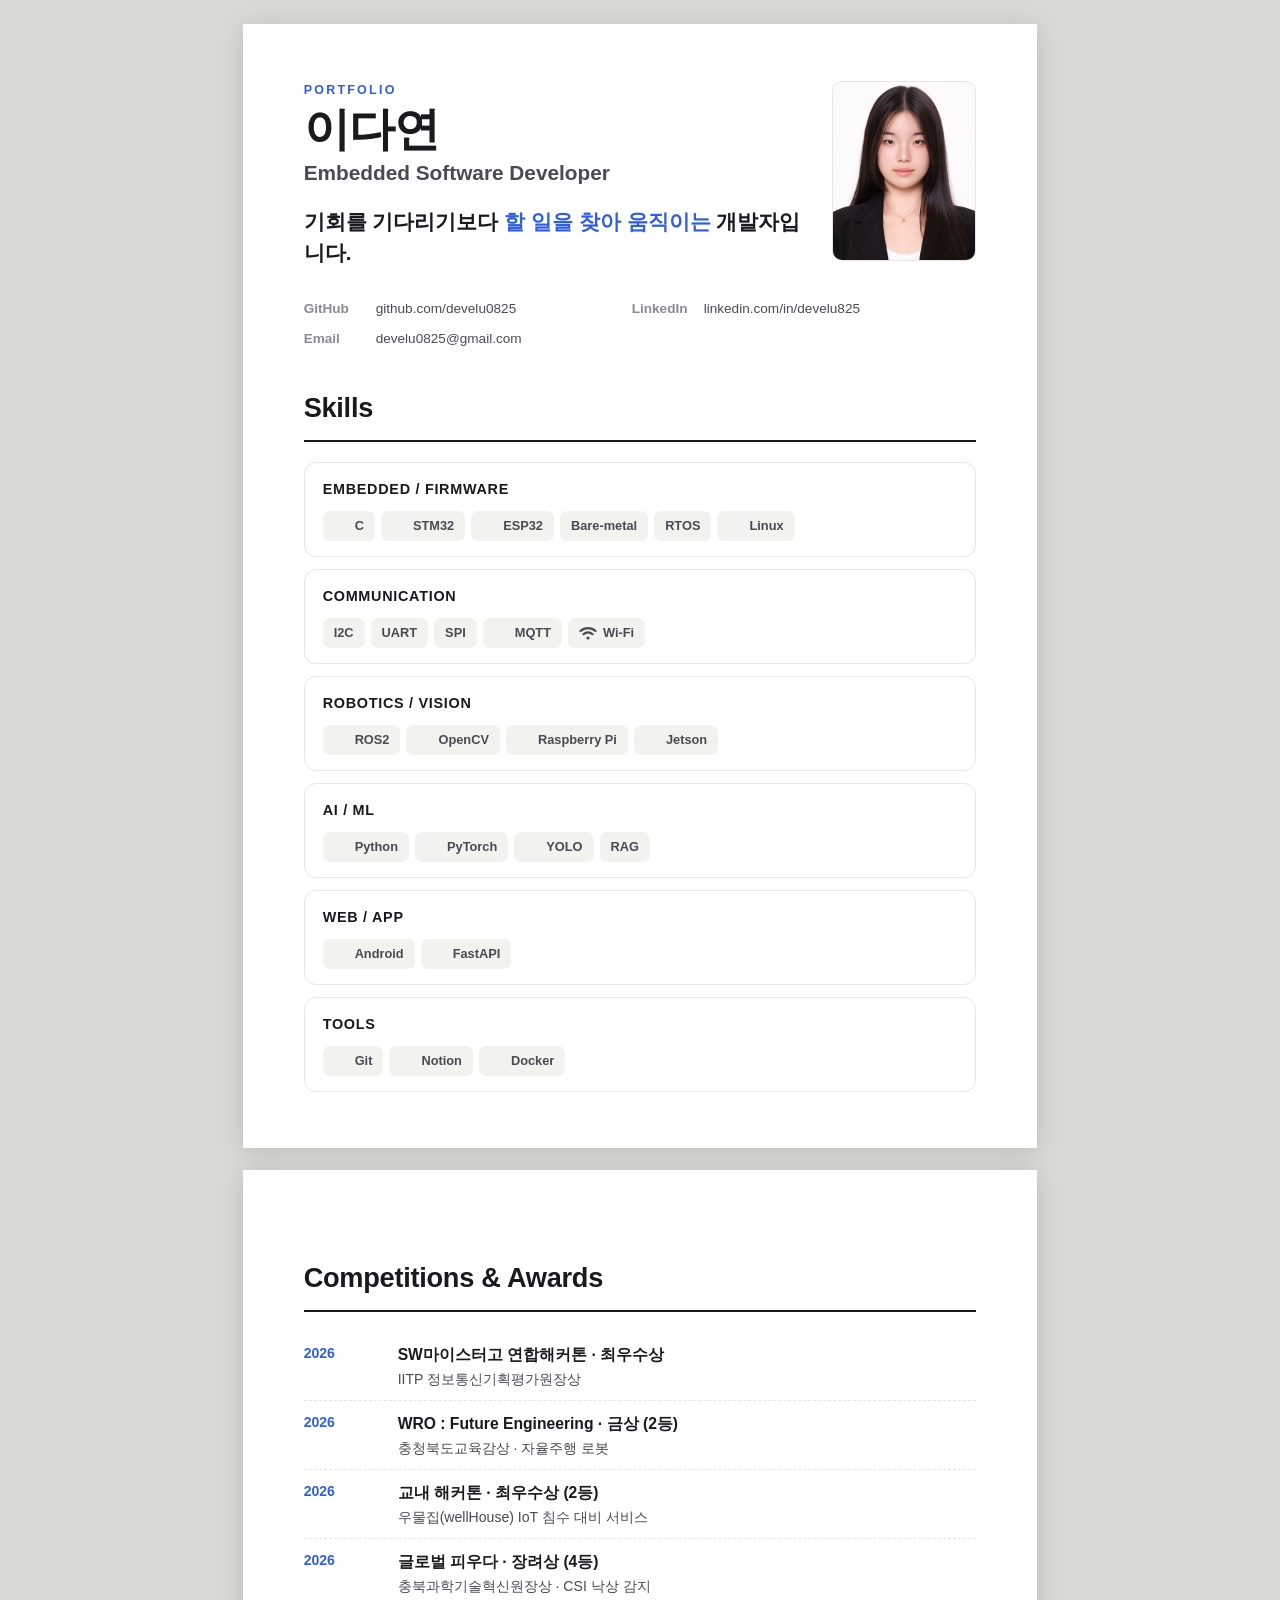
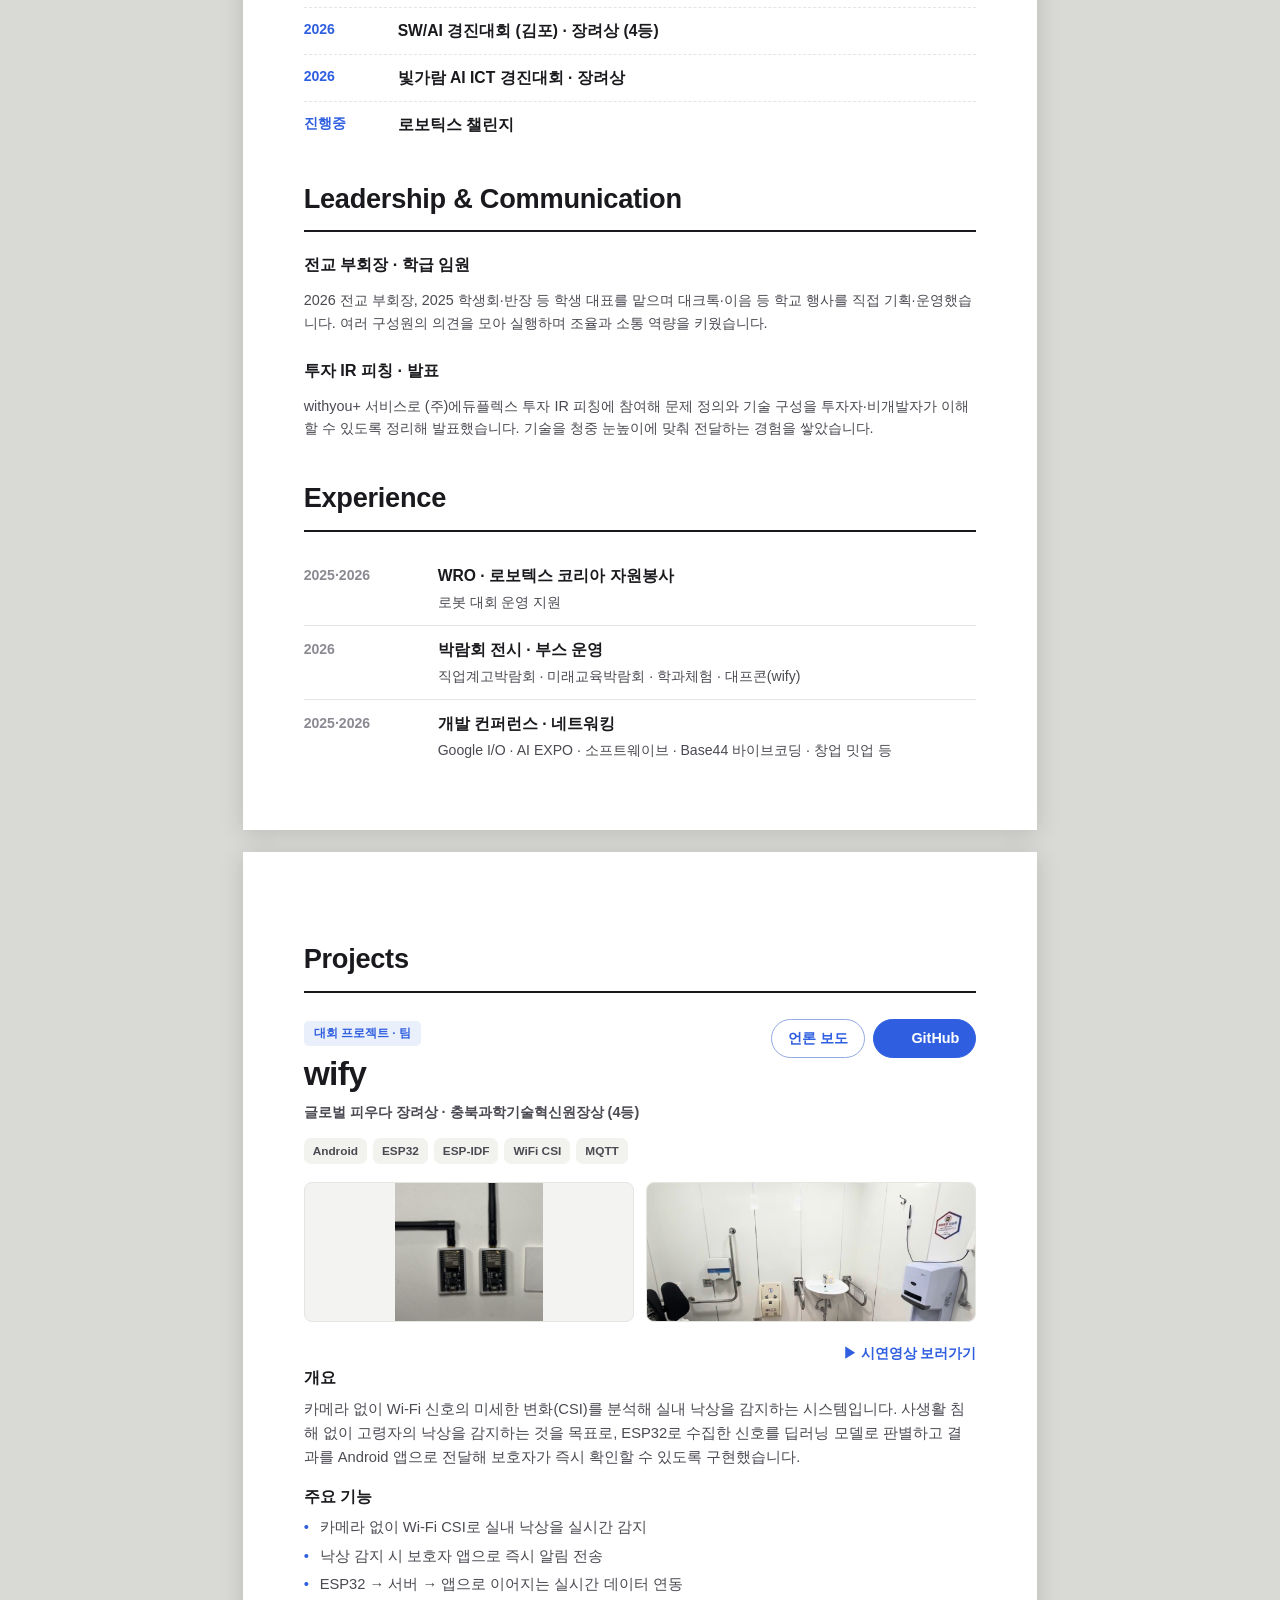
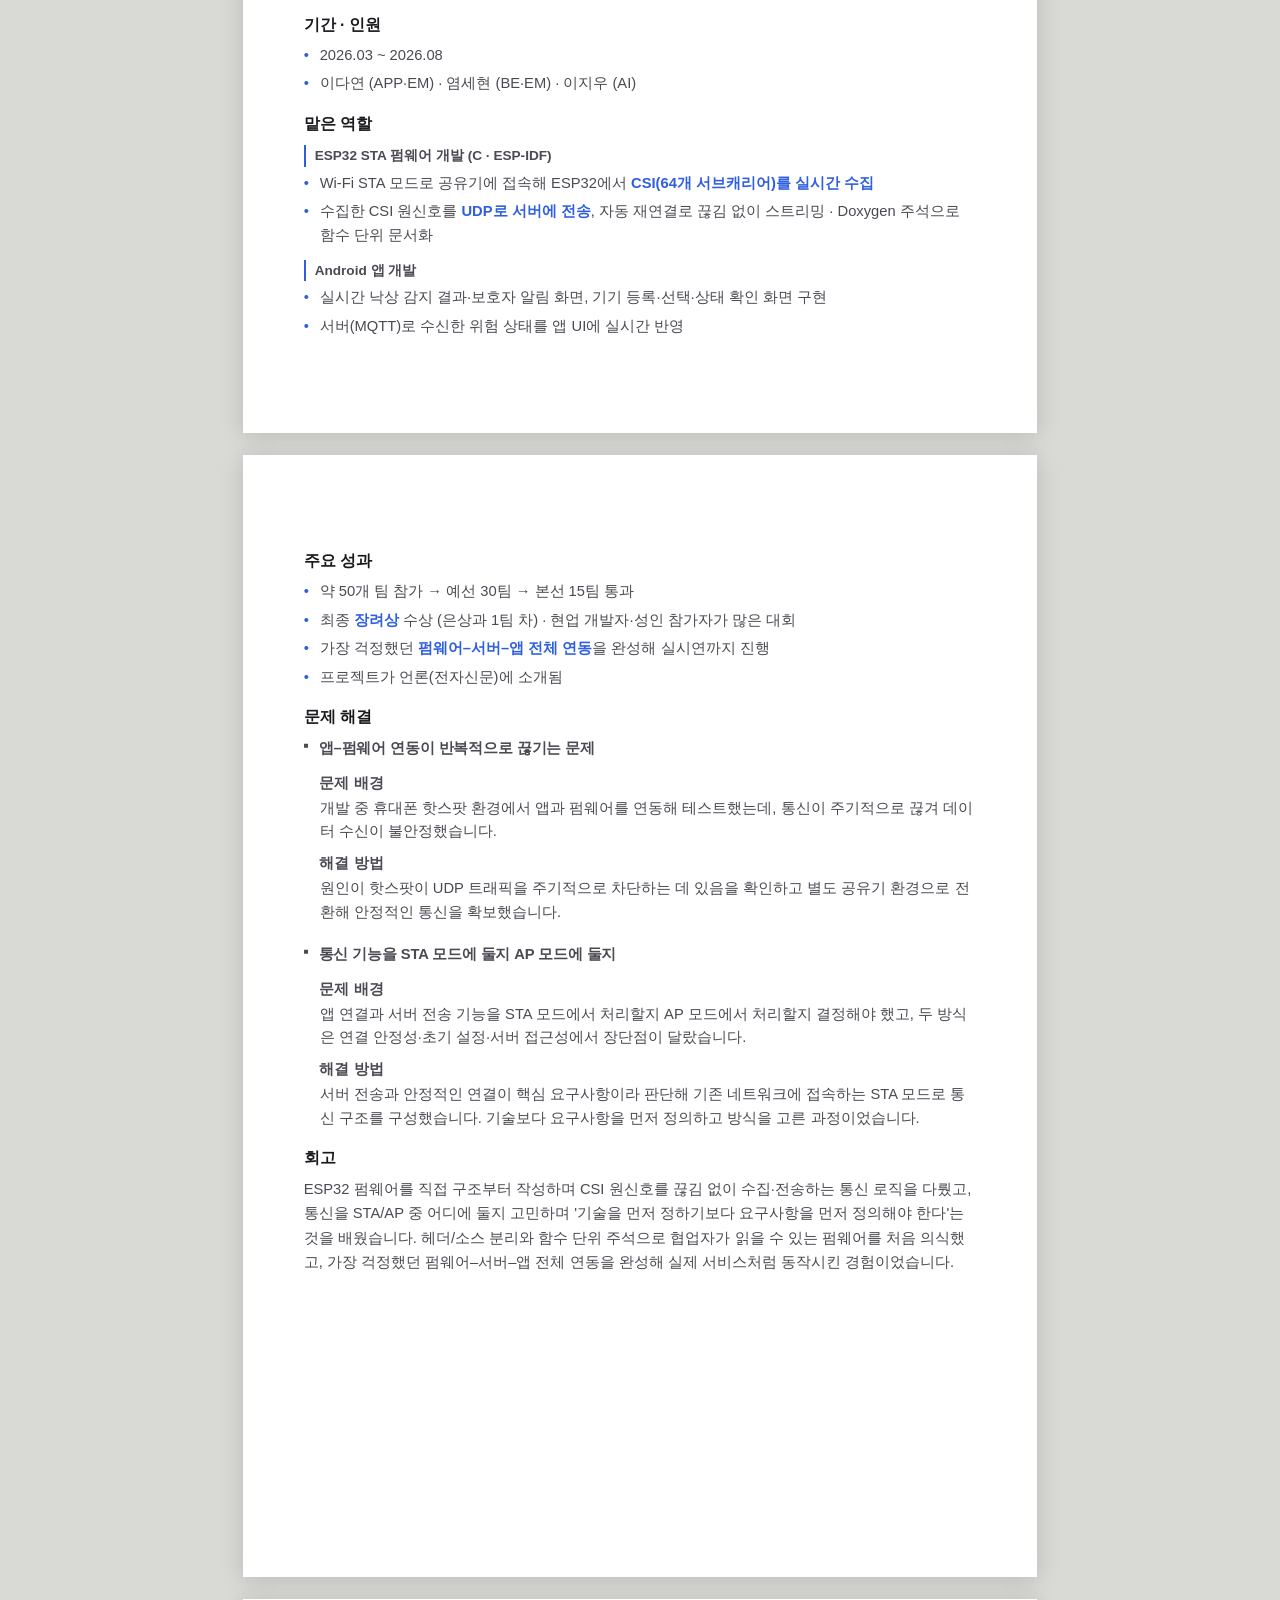
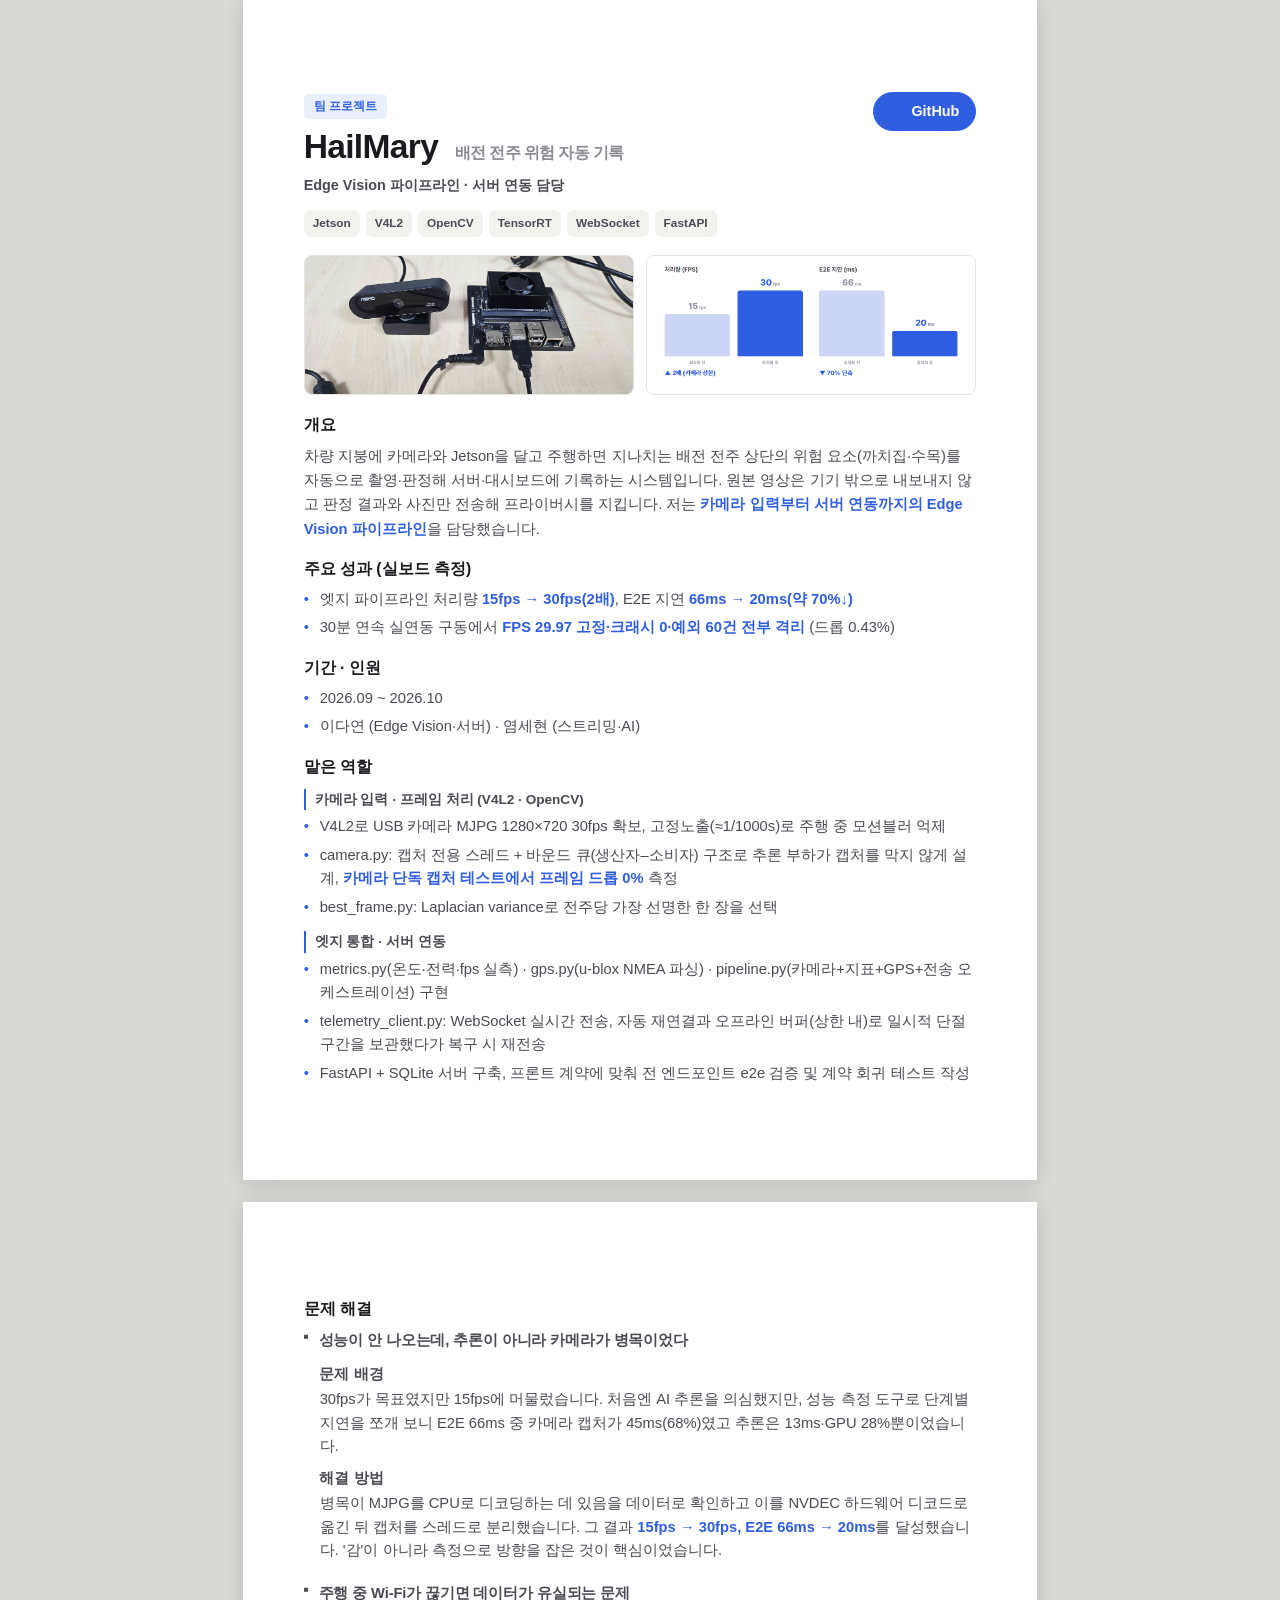
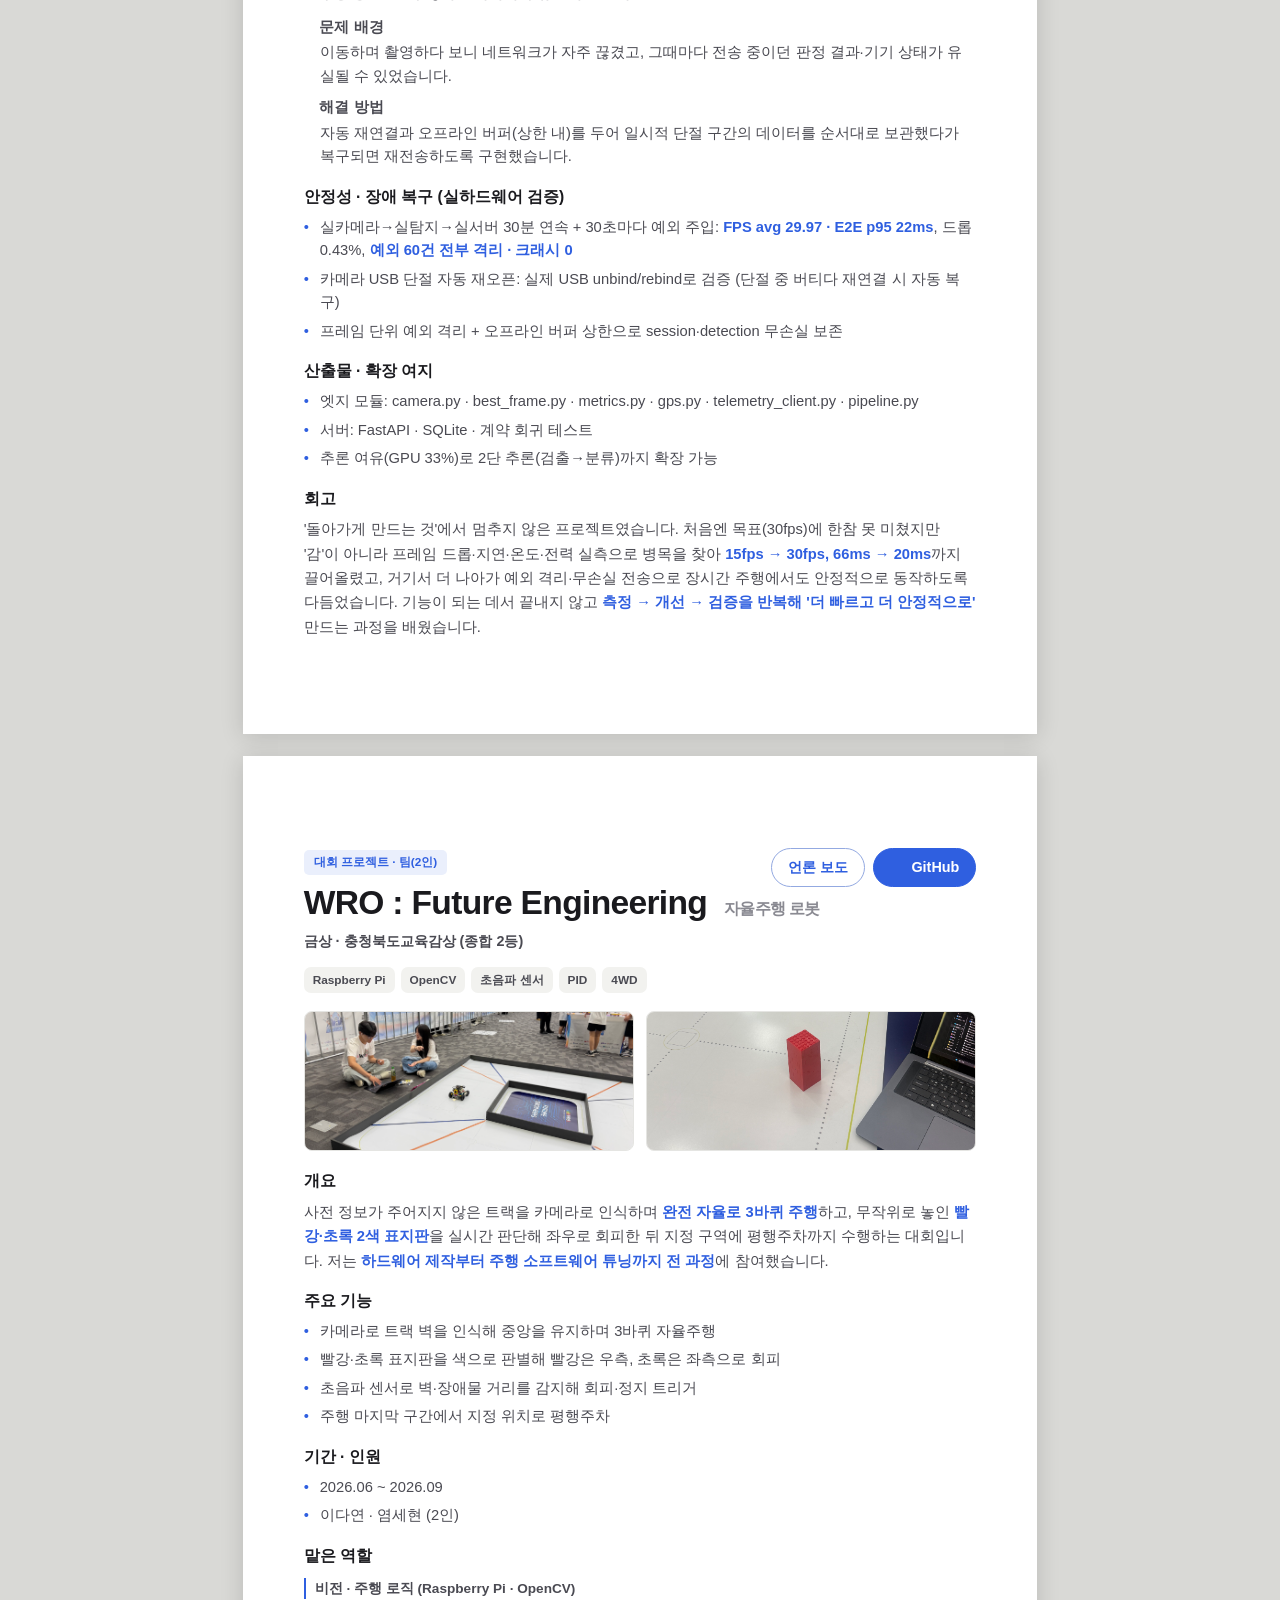
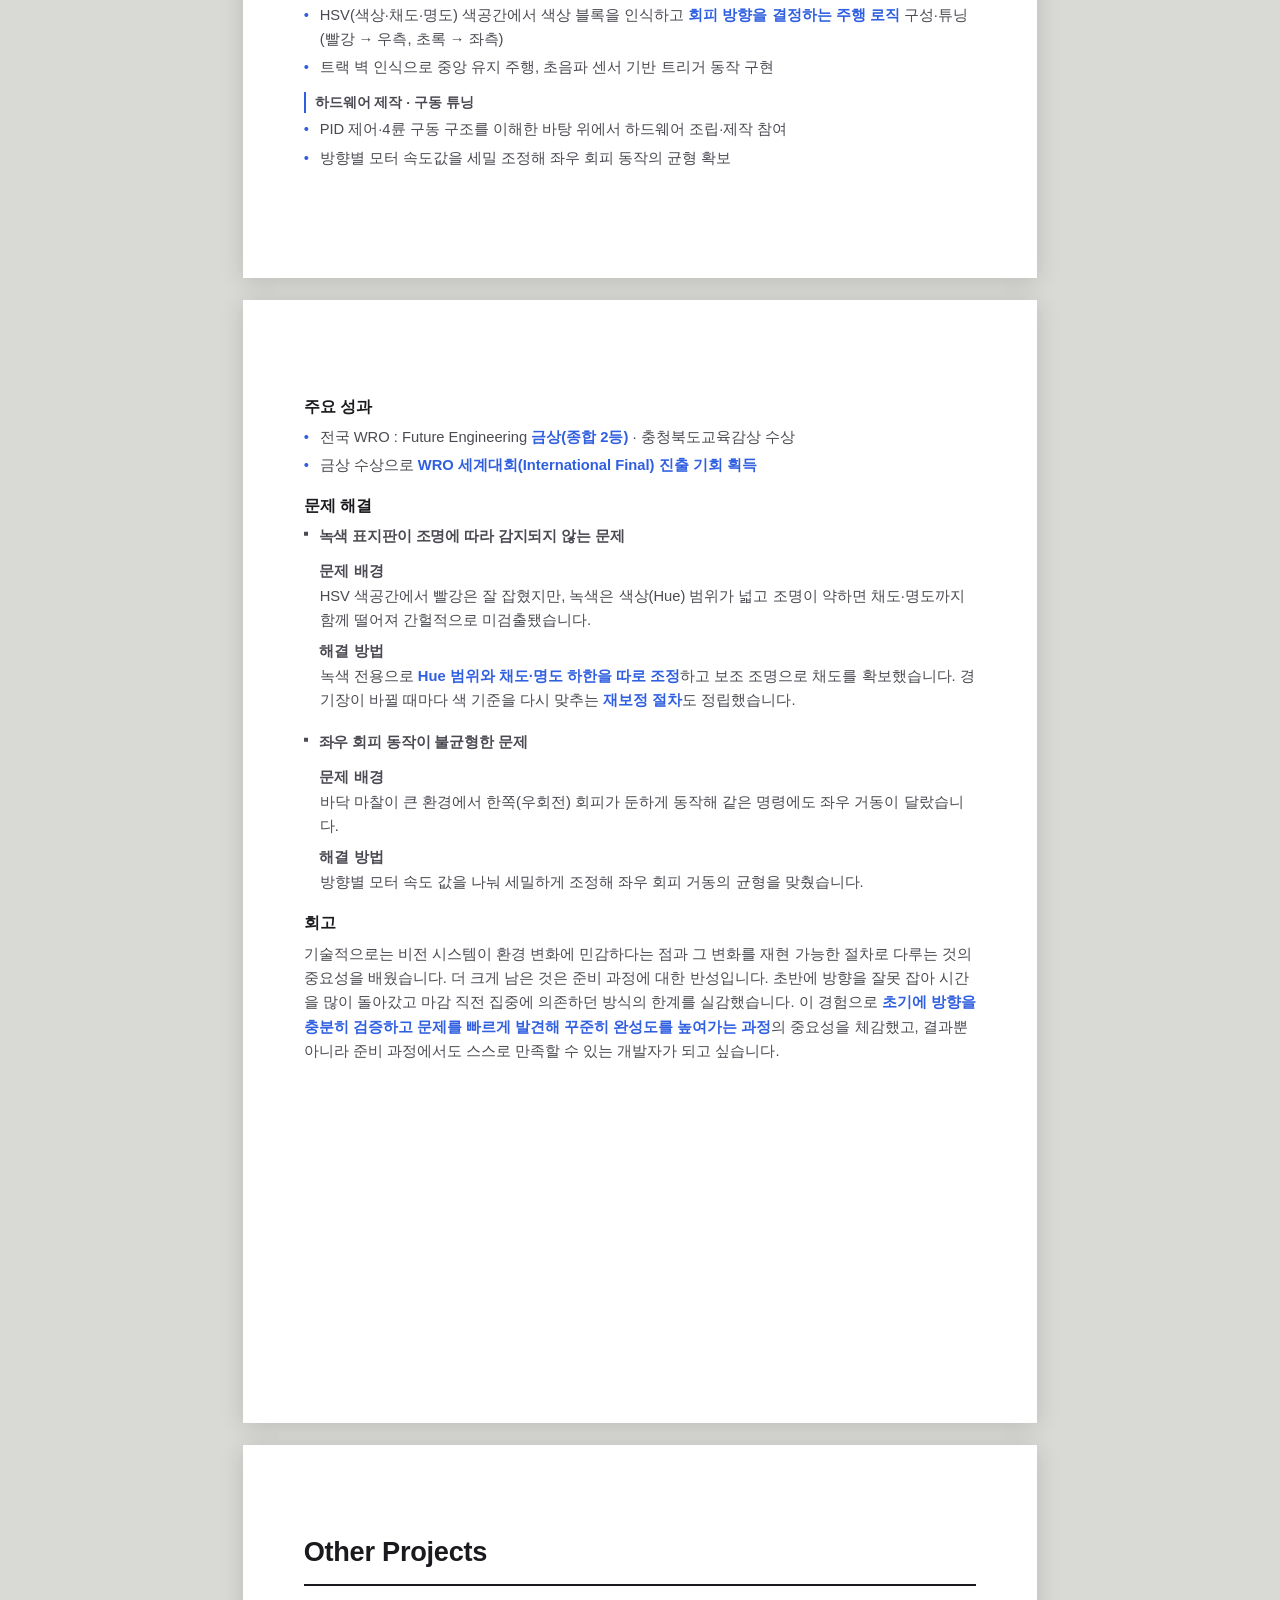
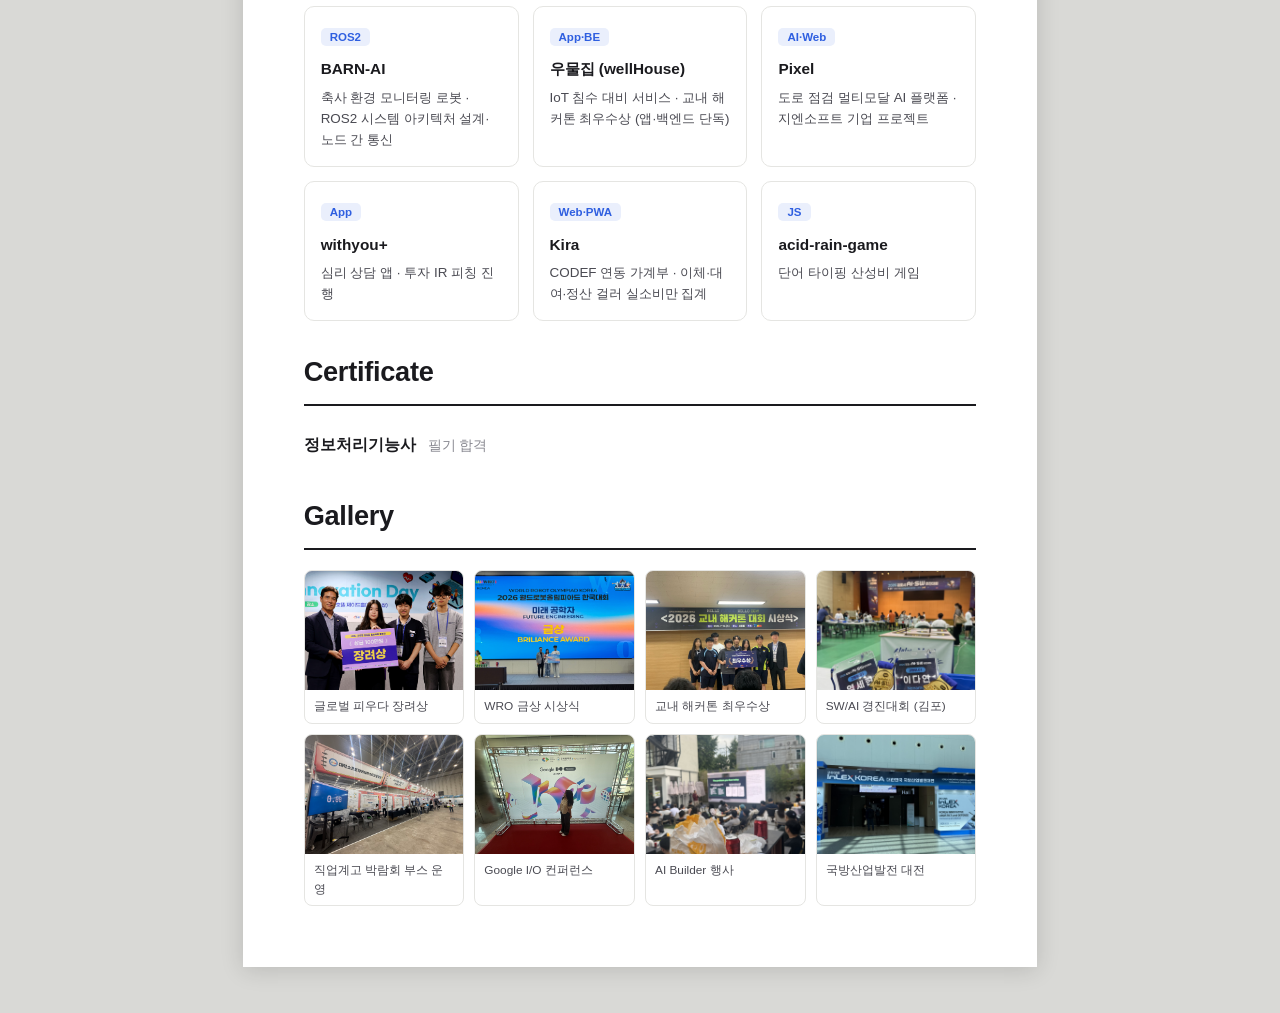
==== commit ee4c3419: "feat: Other Projects에 Kira(CODEF 가계부) 추가·빛가람 AI ICT 경진대회 장려상 반영 Co-Authored-By: Claude Opus 4.8 (1M " ====
--- a/index.html
+++ b/index.html
@@ -51,7 +51,6 @@
         <li><span>GitHub</span> <a href="https://github.com/develu0825" target="_blank" rel="noopener">github.com/develu0825</a></li>
         <li><span>LinkedIn</span> <a href="https://www.linkedin.com/in/develu825/" target="_blank" rel="noopener">linkedin.com/in/develu825</a></li>
         <li><span>Email</span> <a href="mailto:develu0825@gmail.com">develu0825@gmail.com</a></li>
-        <li><span>Phone</span> <a href="tel:01051520822">010-5152-0822</a></li>
       </ul>
     </div>
 
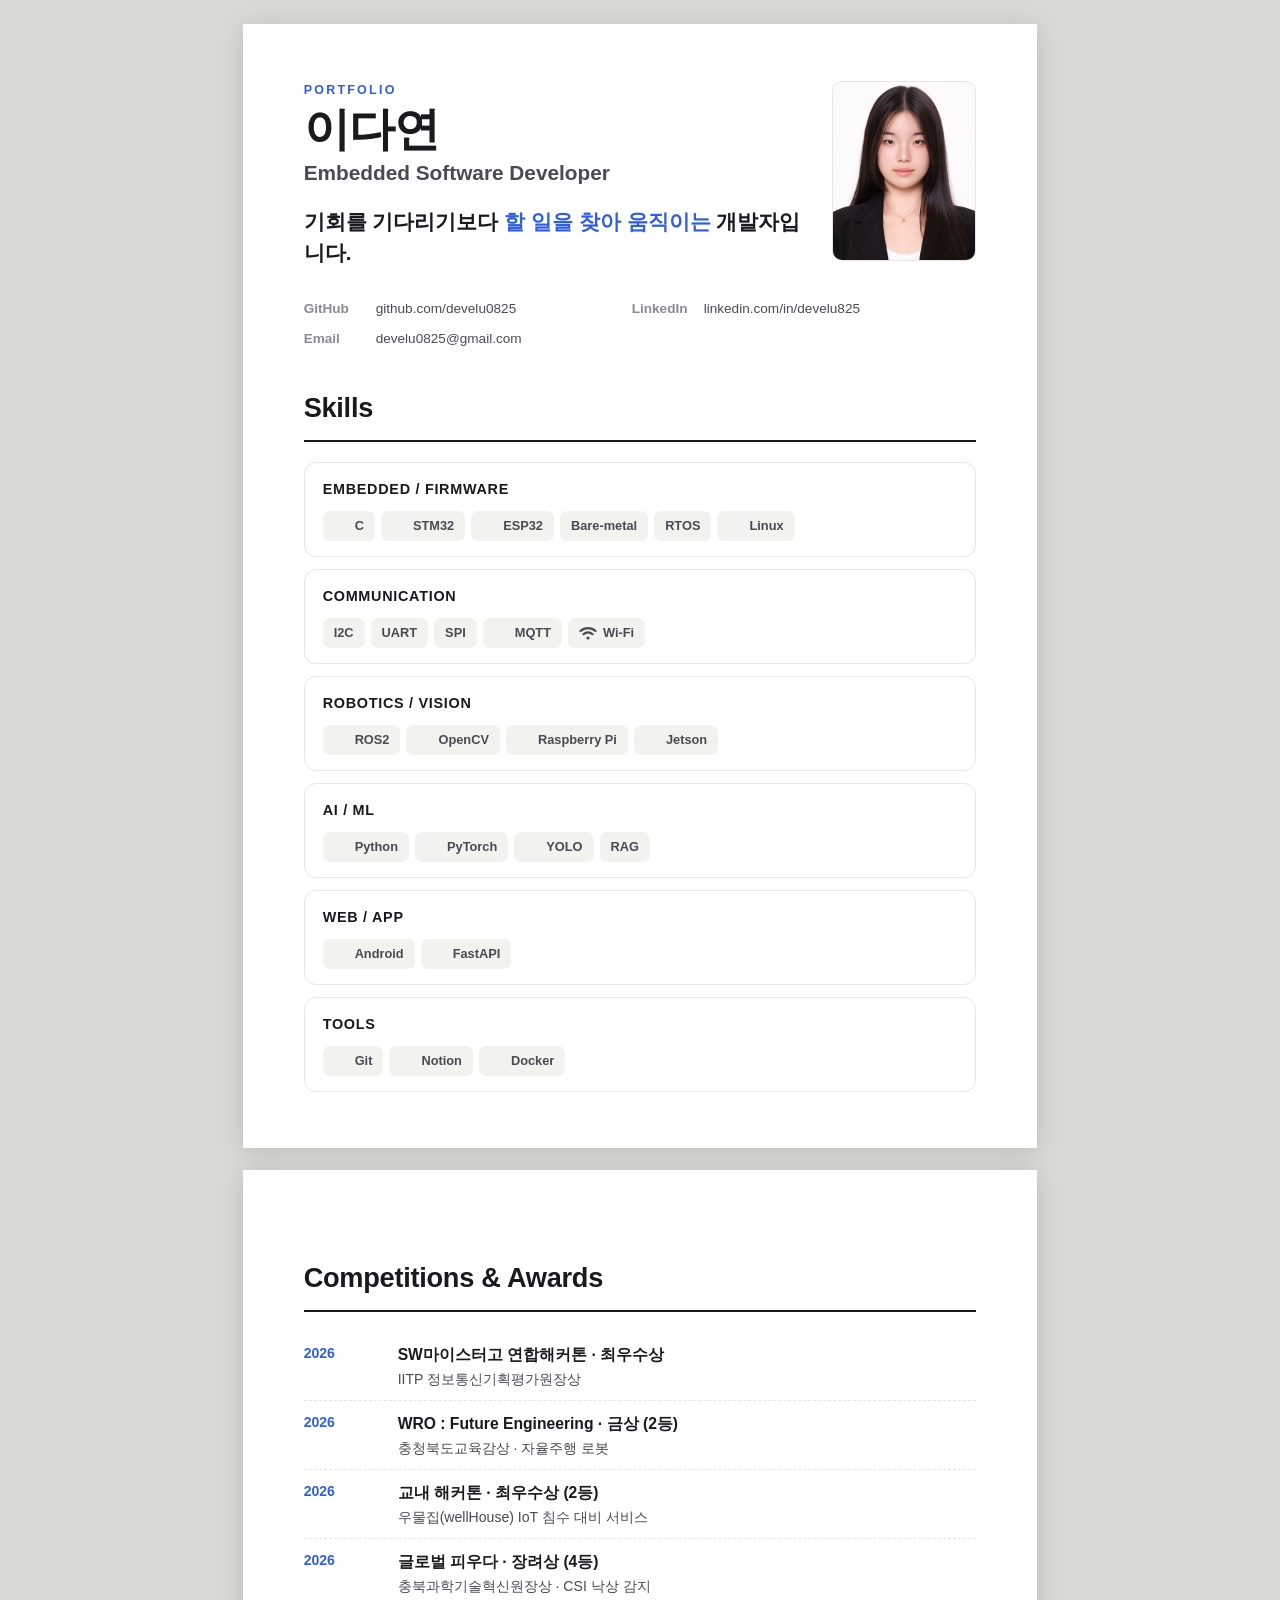
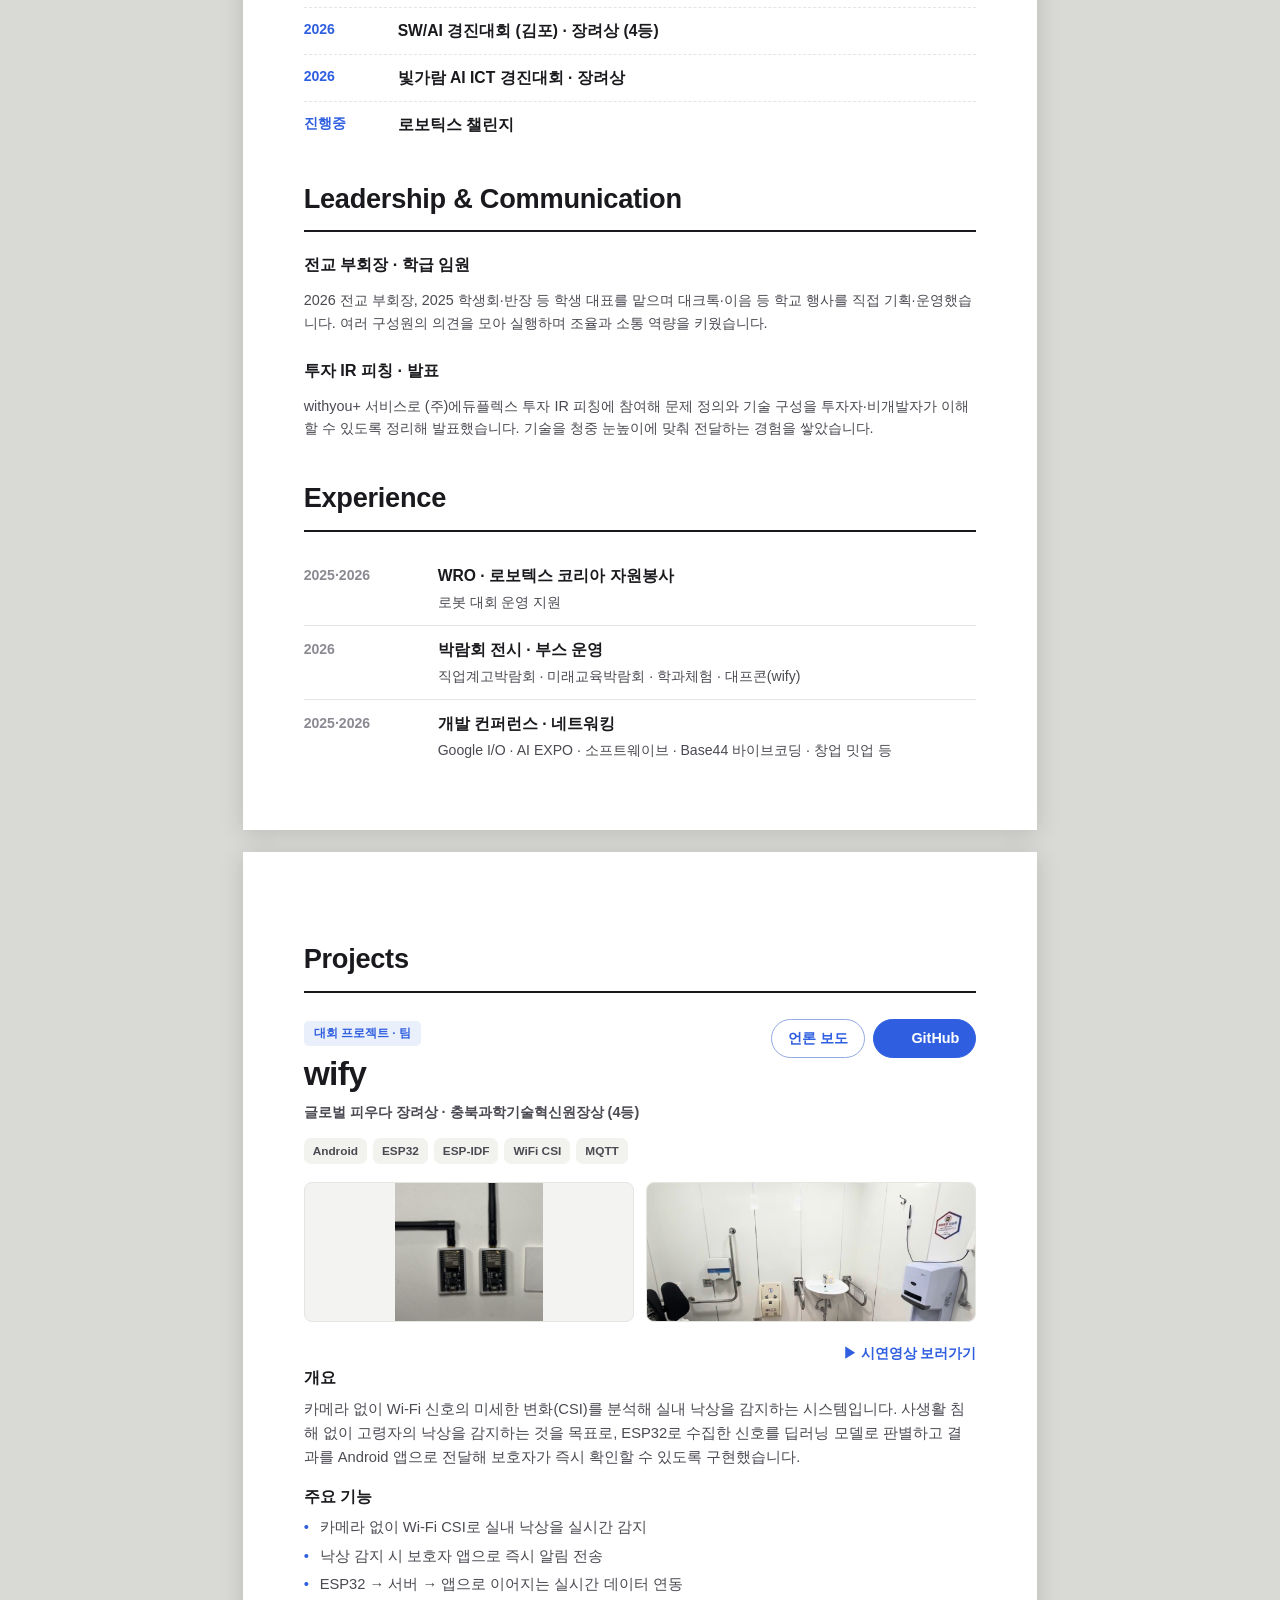
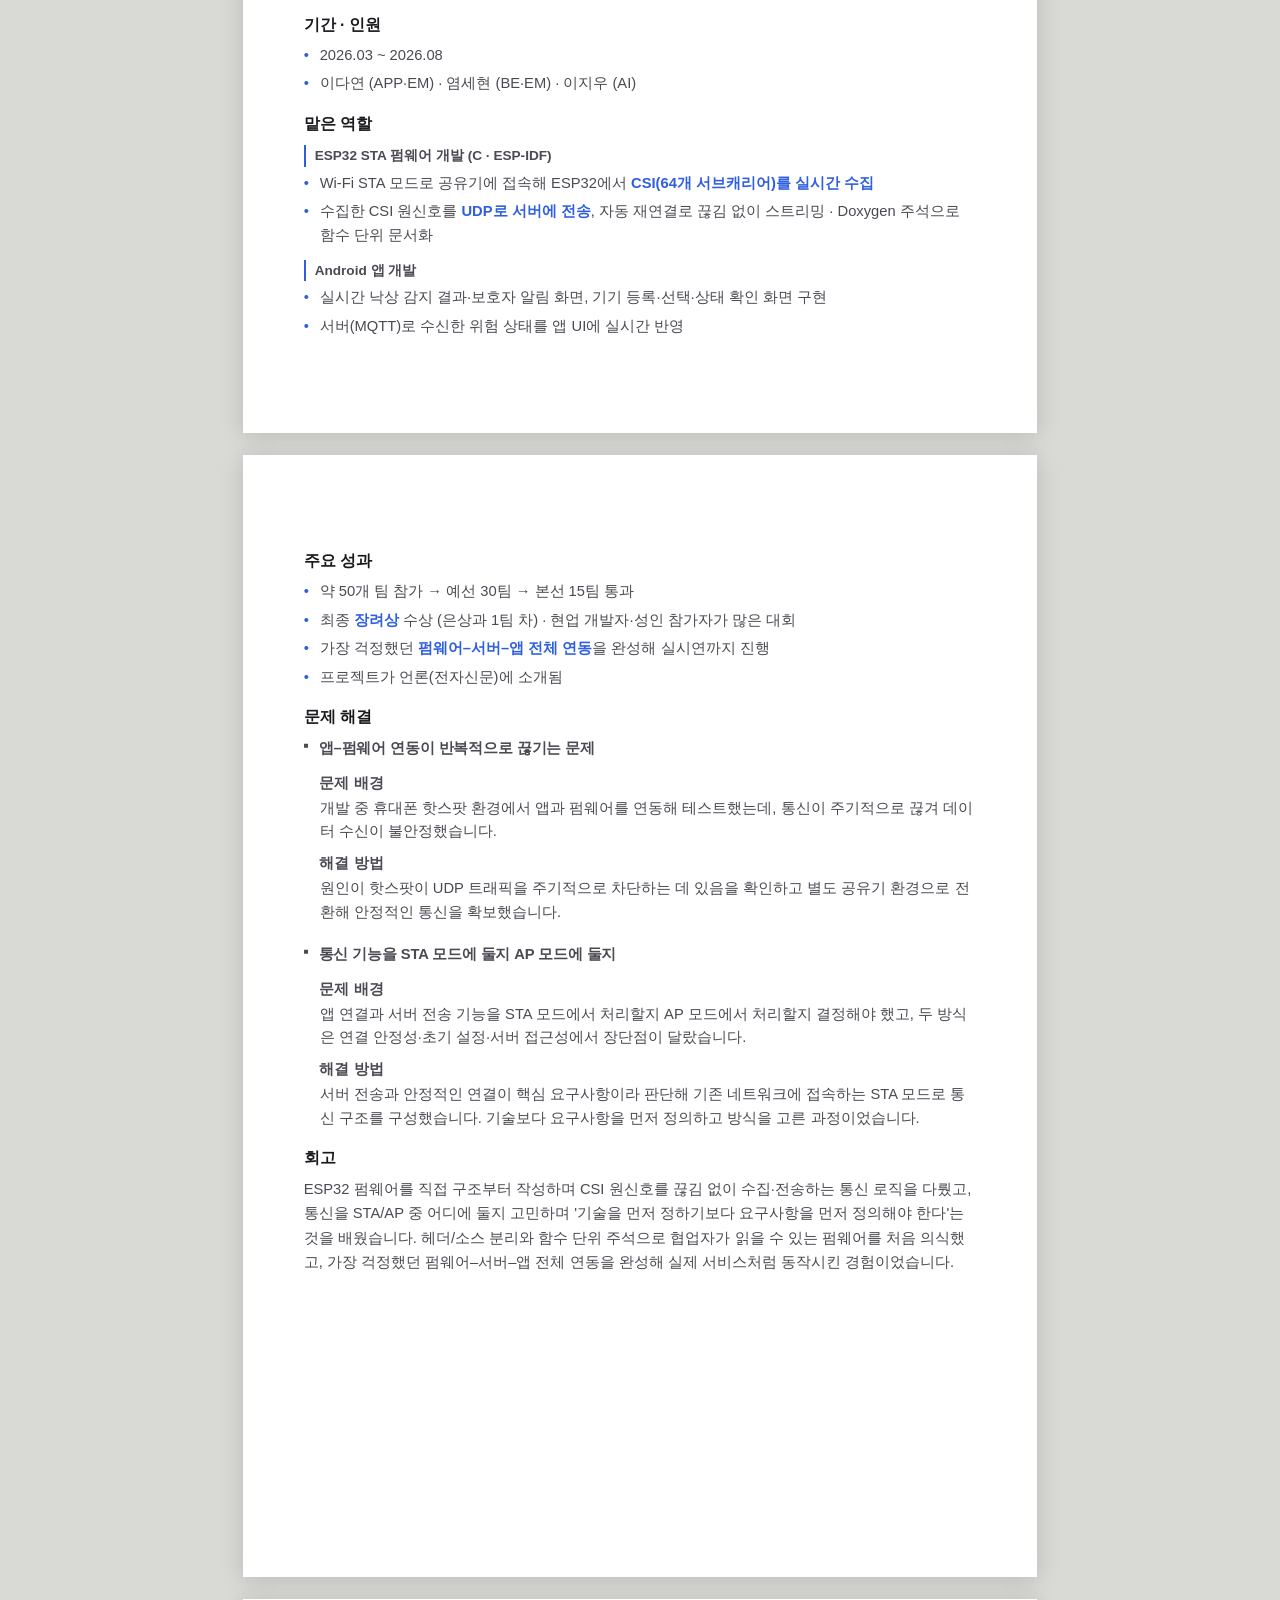
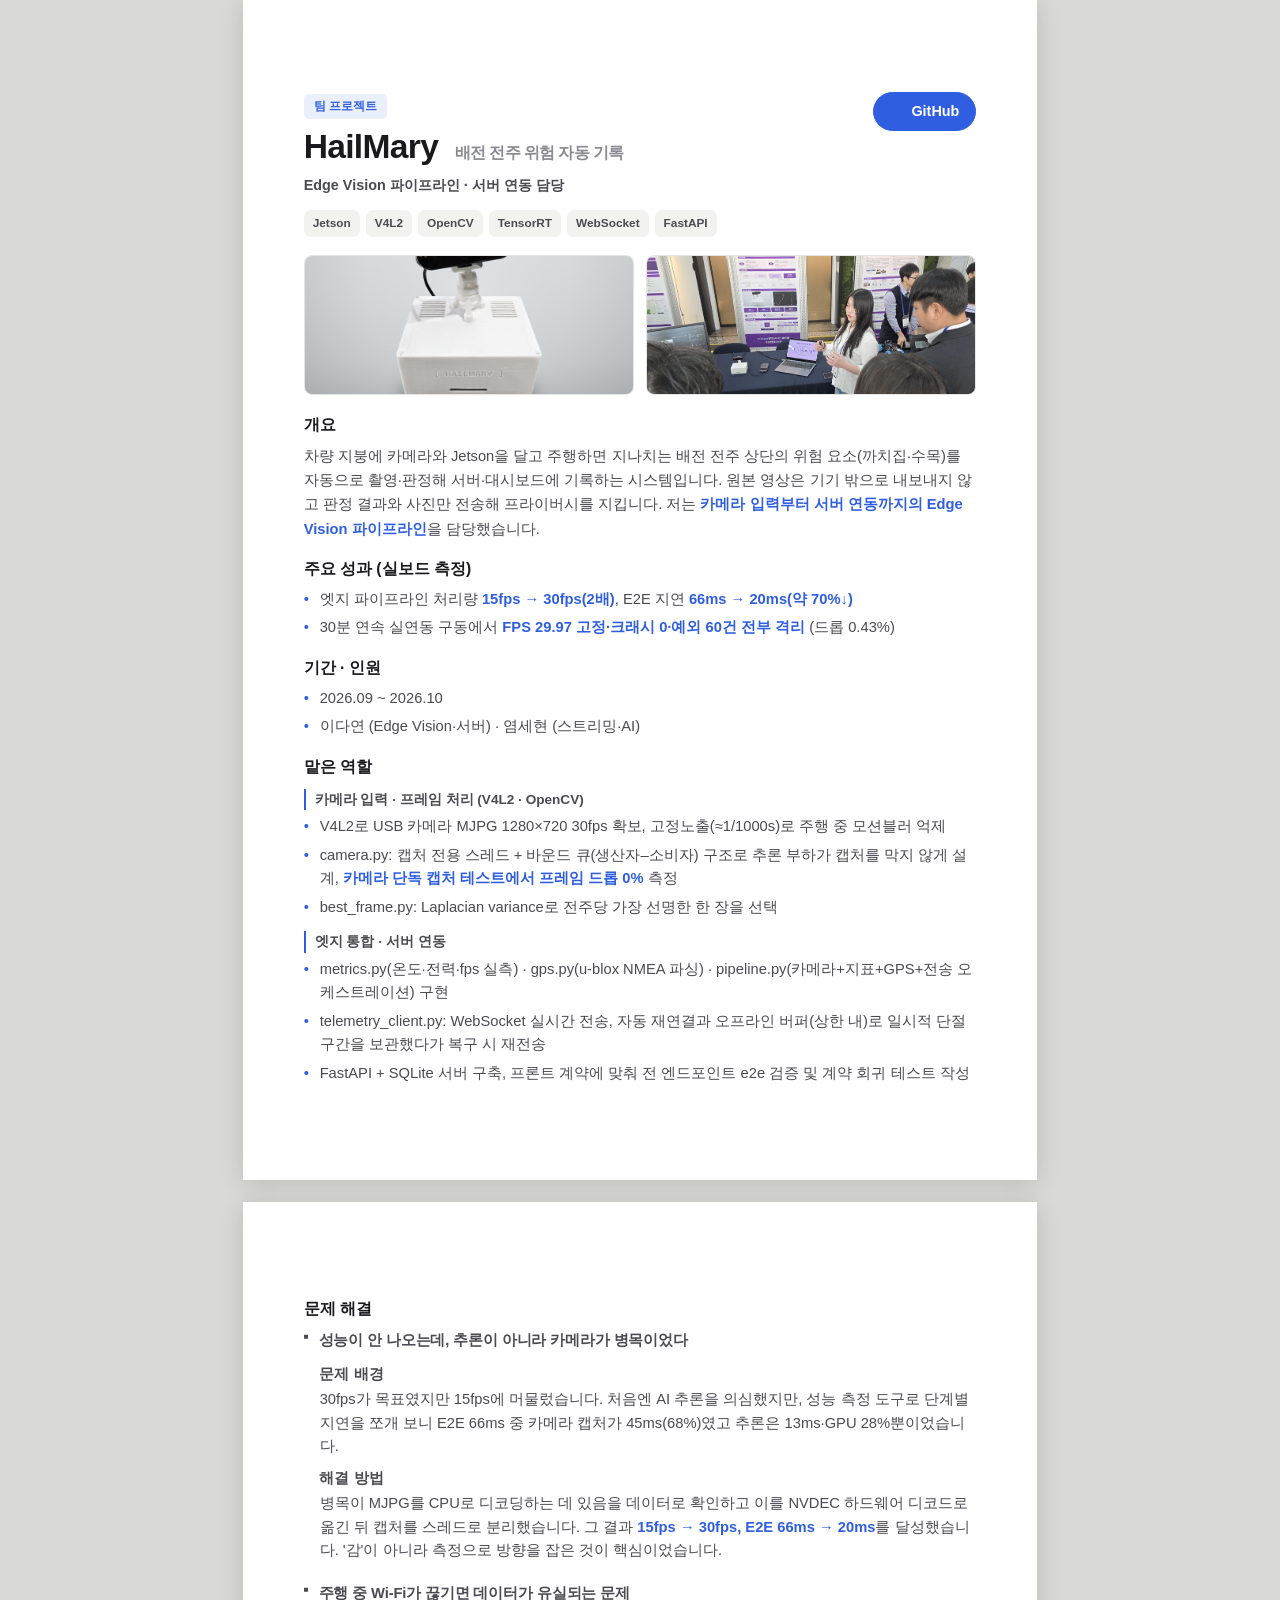
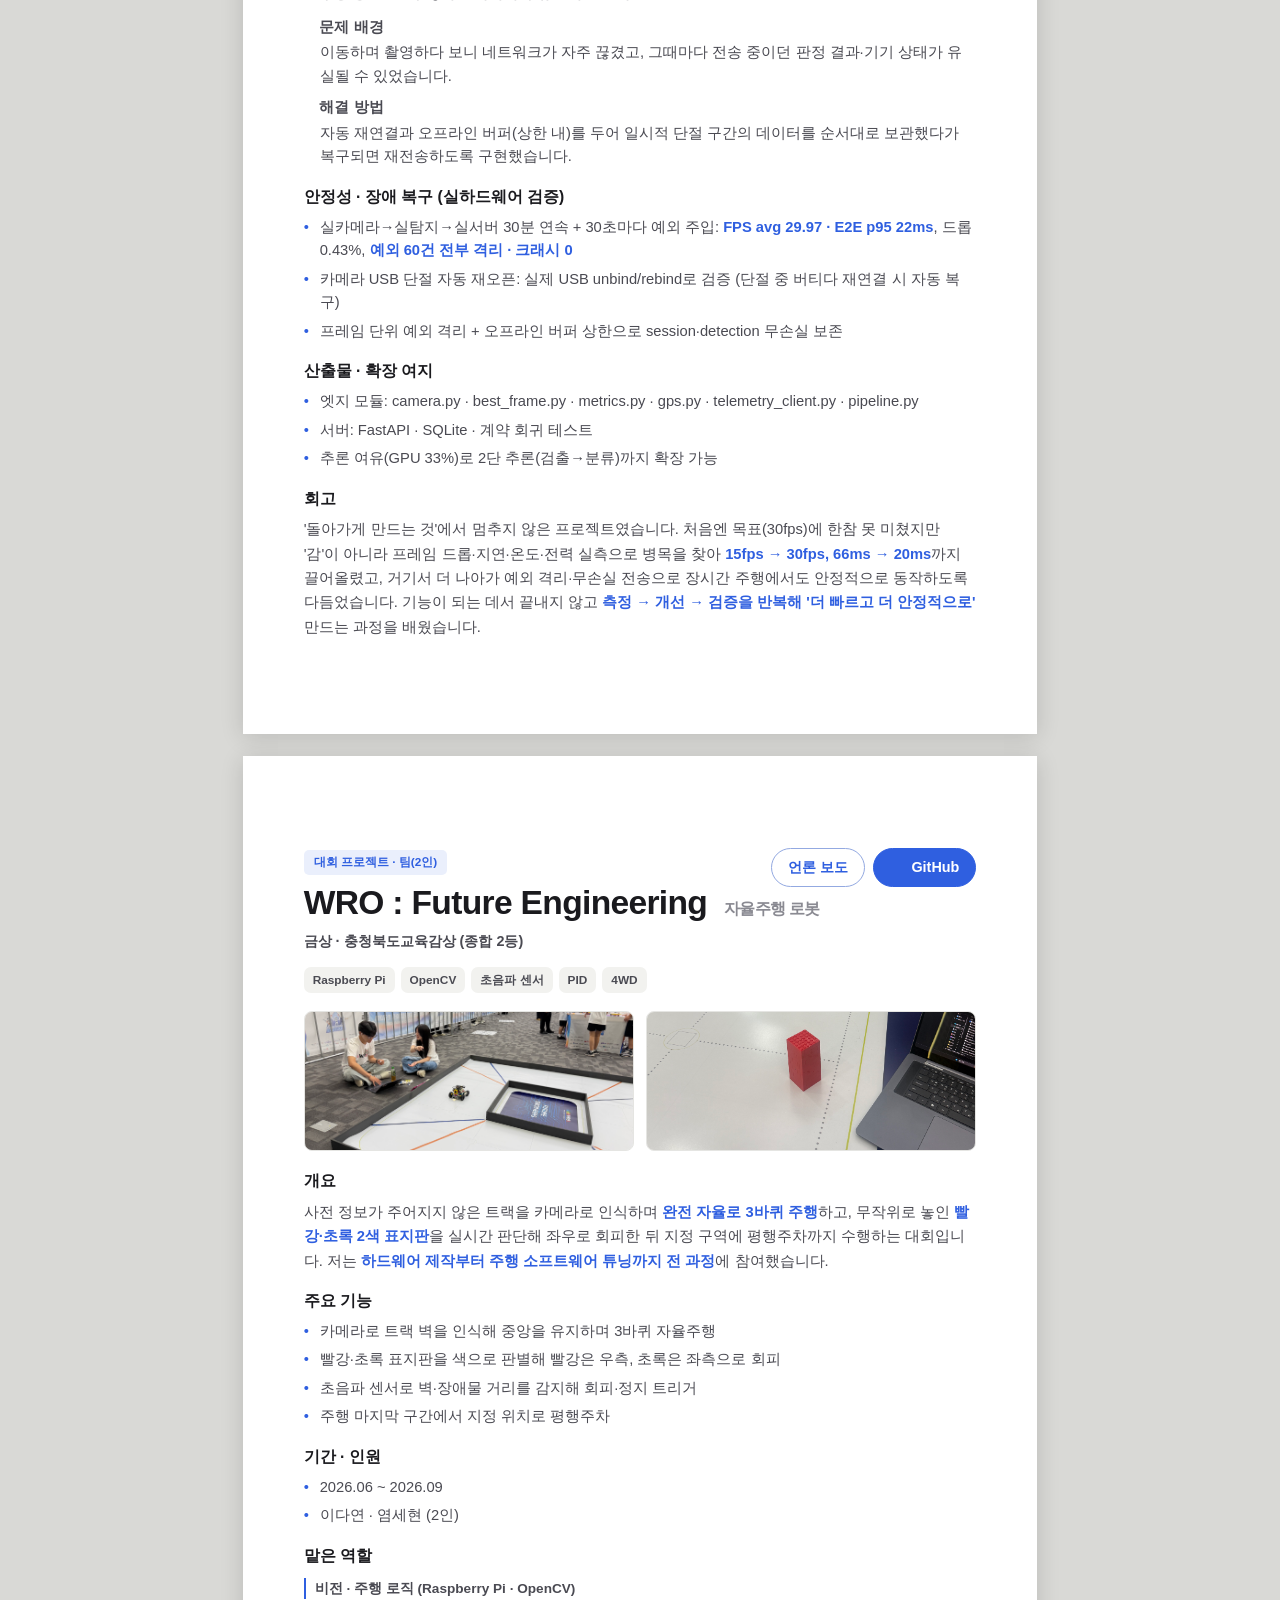
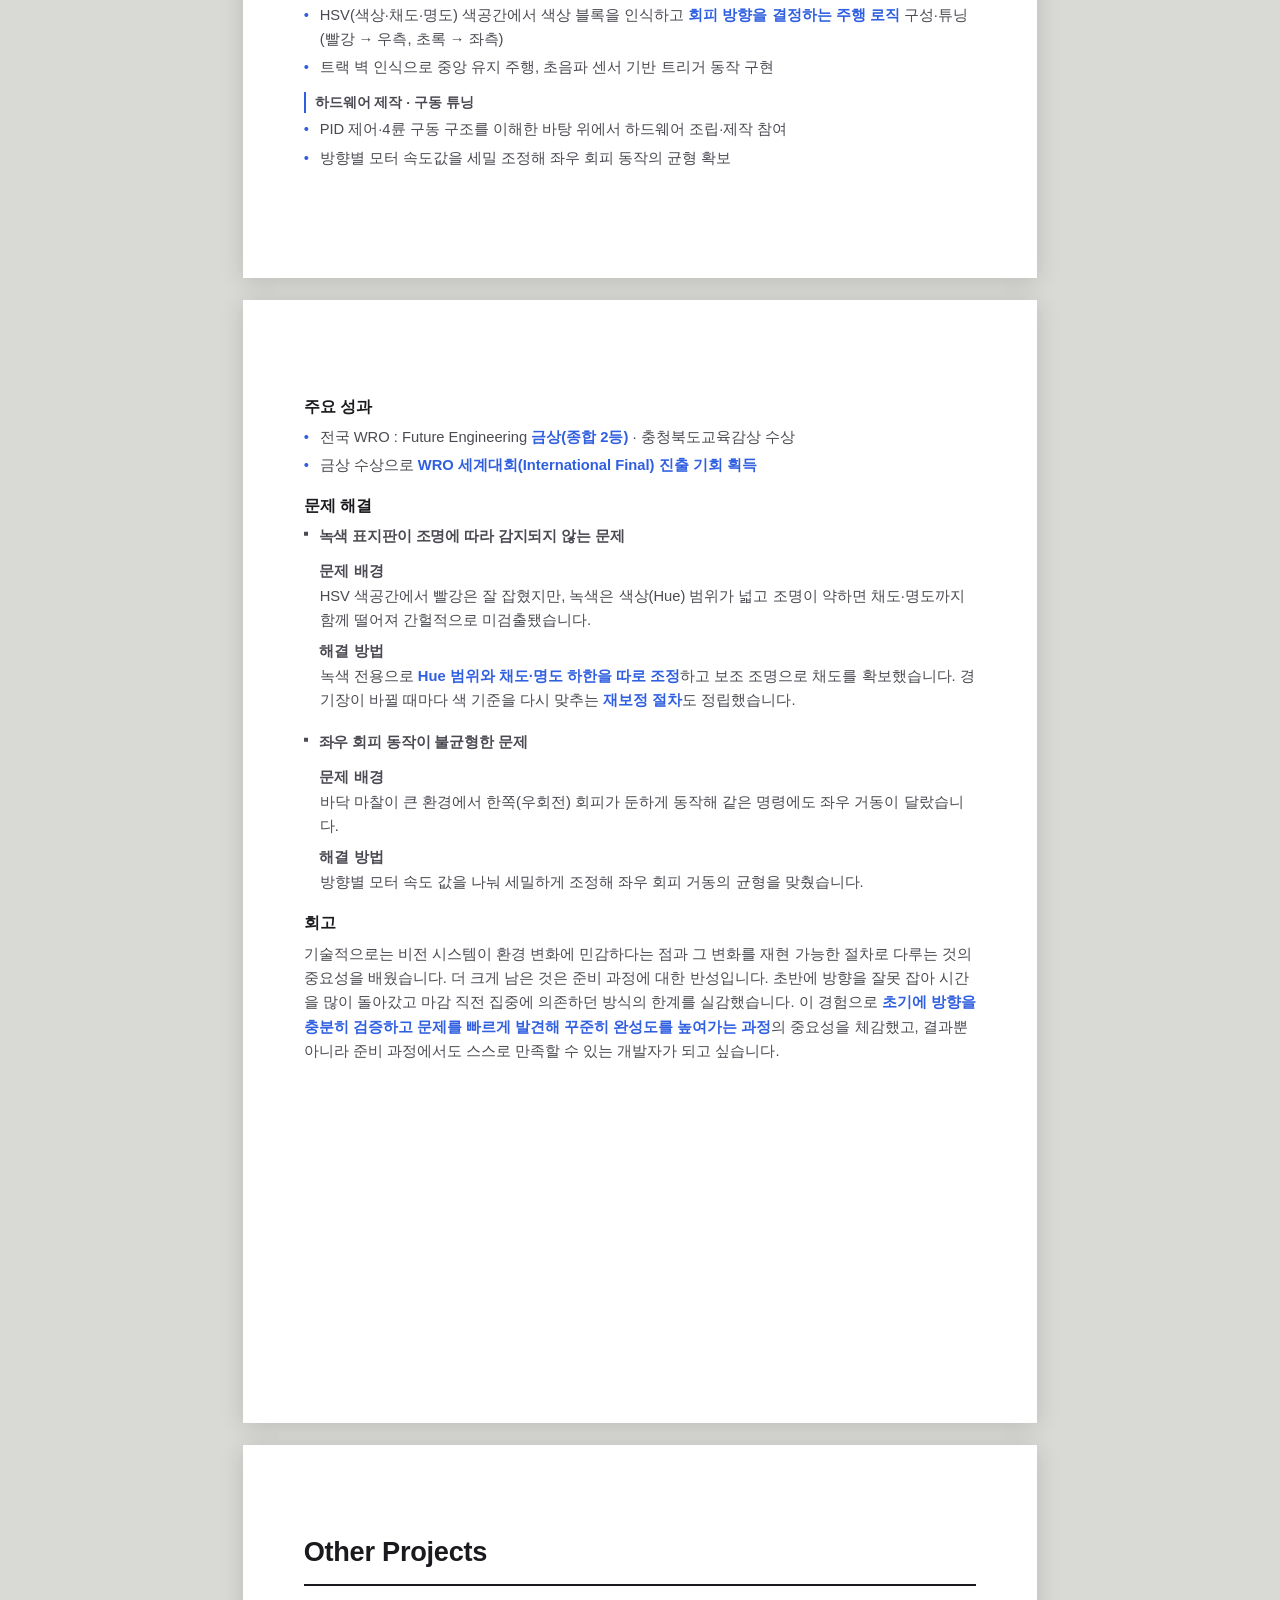
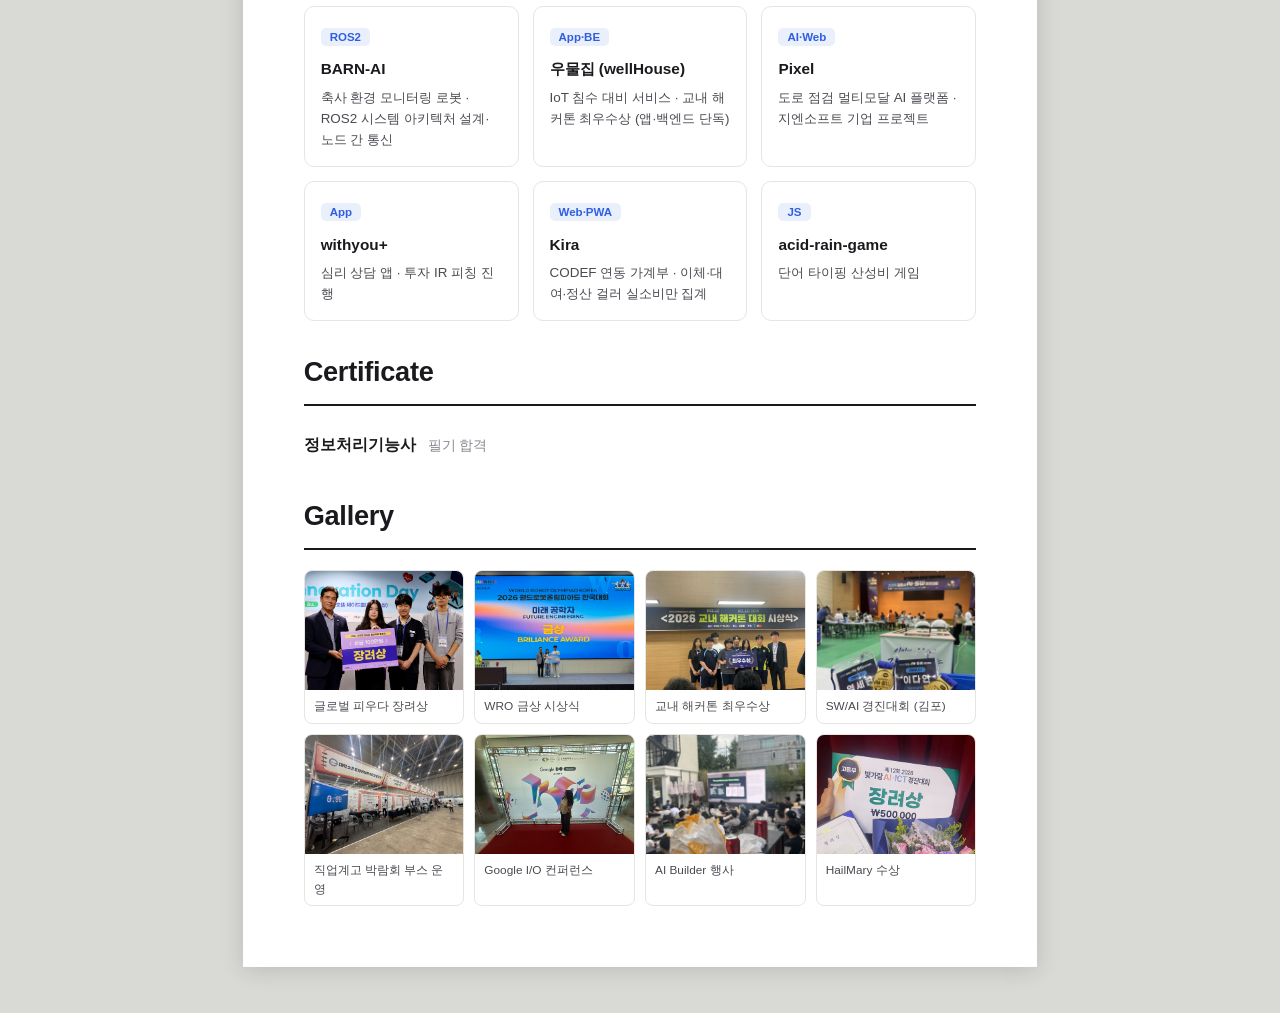
==== commit 7f9c07e5: "feat: HailMary 사진을 기기·발표 사진으로 교체, 갤러리 국방산업→HailMary 수상 교체 Co-Authored-By: Claude Opus 4.8 (1M contex" ====
--- a/index.html
+++ b/index.html
@@ -260,8 +260,8 @@
           </div>
         </div>
         <div class="proj__shots">
-          <span class="shot" style="height:140px"><img src="gallary/헤일메리_1.jpg" alt="Jetson·카메라 엣지 셋업" style="object-position: 50% 55%;" /></span>
-          <span class="shot" style="height:140px"><img src="gallary/hailmary_성능그래프.png" alt="HailMary 성능 최적화 측정 그래프" style="object-position: center;" /></span>
+          <span class="shot" style="height:140px"><img src="gallary/헤일메리_기기사진.png" alt="HailMary Jetson·카메라 기기" style="object-position: center;" /></span>
+          <span class="shot" style="height:140px"><img src="gallary/헤일메리_발표.png" alt="HailMary 발표" style="object-position: center;" /></span>
         </div>
         <div class="proj__body">
           <div class="proj__row"><h4>개요</h4><p>차량 지붕에 카메라와 Jetson을 달고 주행하면 지나치는 배전 전주 상단의 위험 요소(까치집·수목)를 자동으로 촬영·판정해 서버·대시보드에 기록하는 시스템입니다. 원본 영상은 기기 밖으로 내보내지 않고 판정 결과와 사진만 전송해 프라이버시를 지킵니다. 저는 <span class="hl">카메라 입력부터 서버 연동까지의 Edge Vision 파이프라인</span>을 담당했습니다.</p></div>
@@ -484,7 +484,7 @@
         <figure><img src="gallary/직업계고 박람회 부스.jpg" alt="직업계고 박람회 부스" /><figcaption>직업계고 박람회 부스 운영</figcaption></figure>
         <figure><img src="gallary/구글 io 컨퍼런스.png" alt="Google I/O 컨퍼런스" /><figcaption>Google I/O 컨퍼런스</figcaption></figure>
         <figure><img src="gallary/ai builder 행사.jpg" alt="AI Builder 행사" /><figcaption>AI Builder 행사</figcaption></figure>
-        <figure><img src="gallary/국방산업발전대전.jpg" alt="국방산업발전 대전" /><figcaption>국방산업발전 대전</figcaption></figure>
+        <figure><img src="gallary/헤일메리_수상.png" alt="HailMary 수상" style="object-position: 50% 30%;" /><figcaption>HailMary 수상</figcaption></figure>
       </div>
     </section>
 
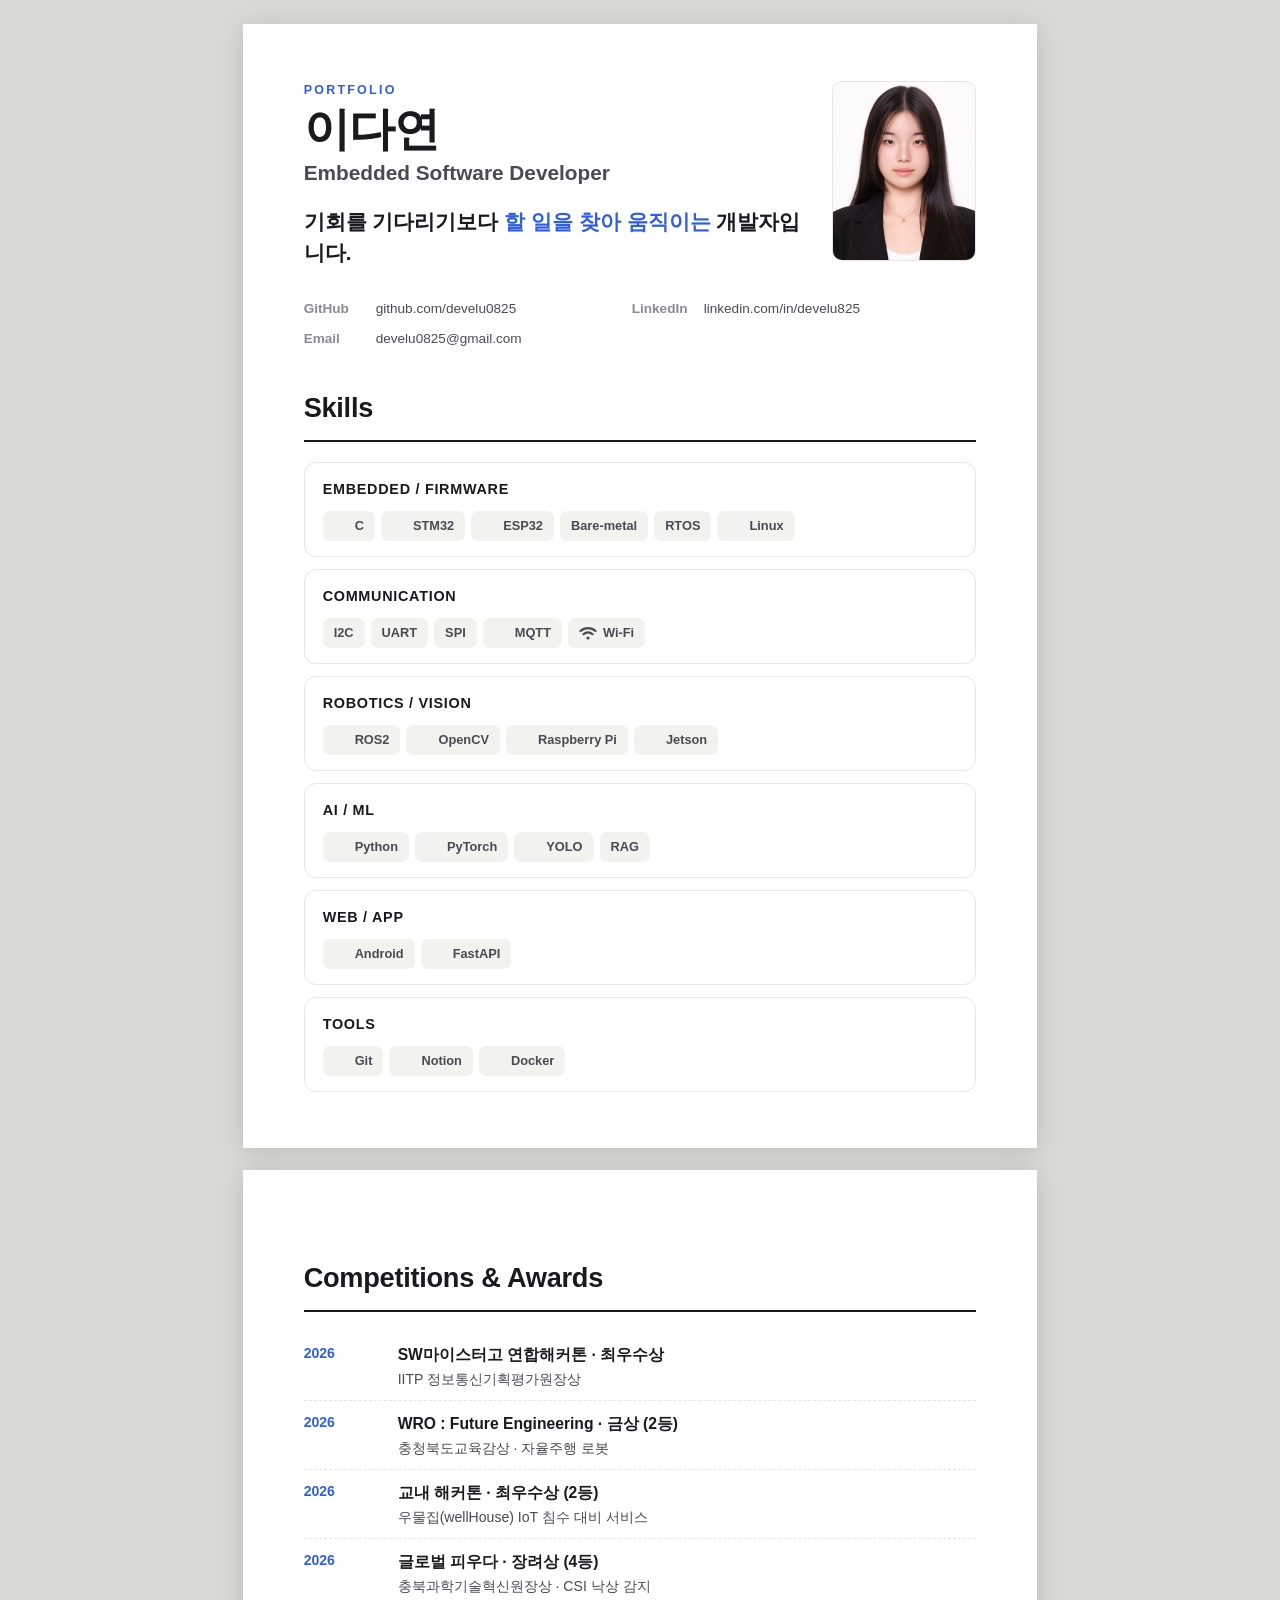
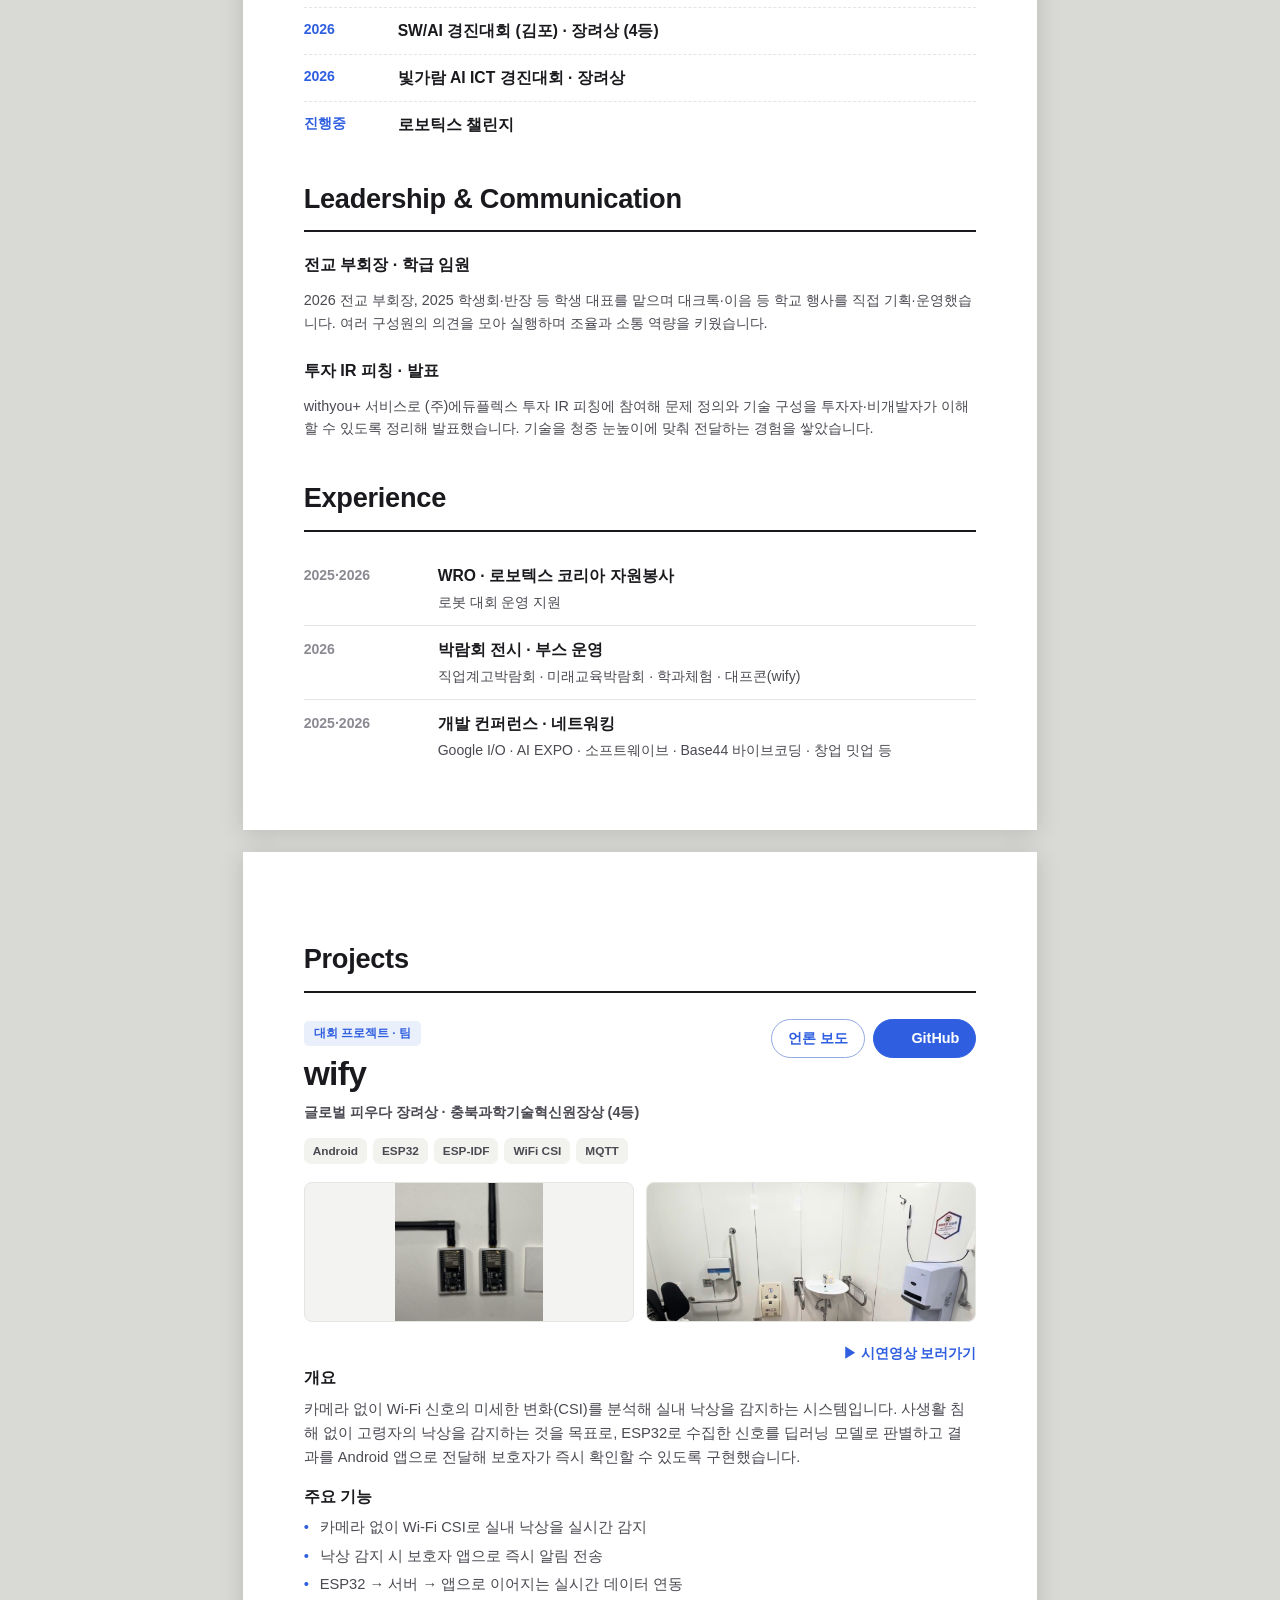
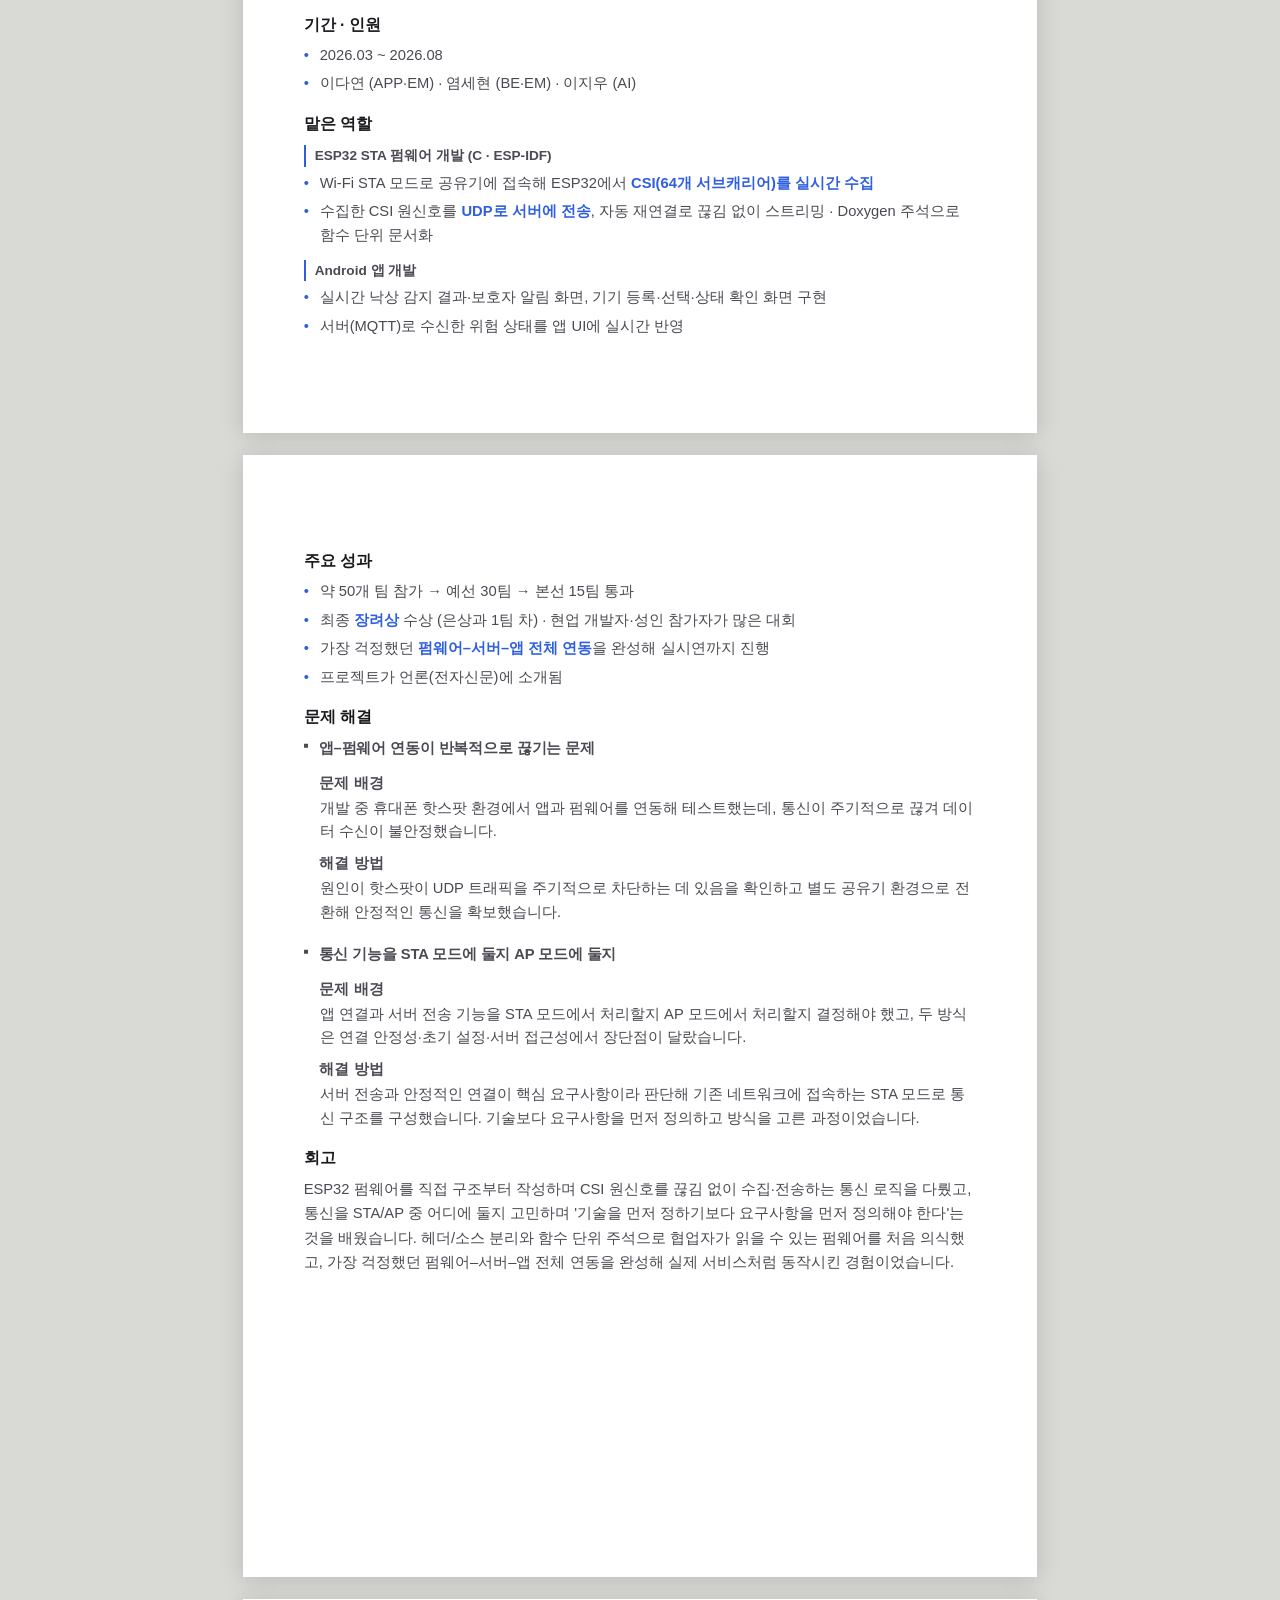
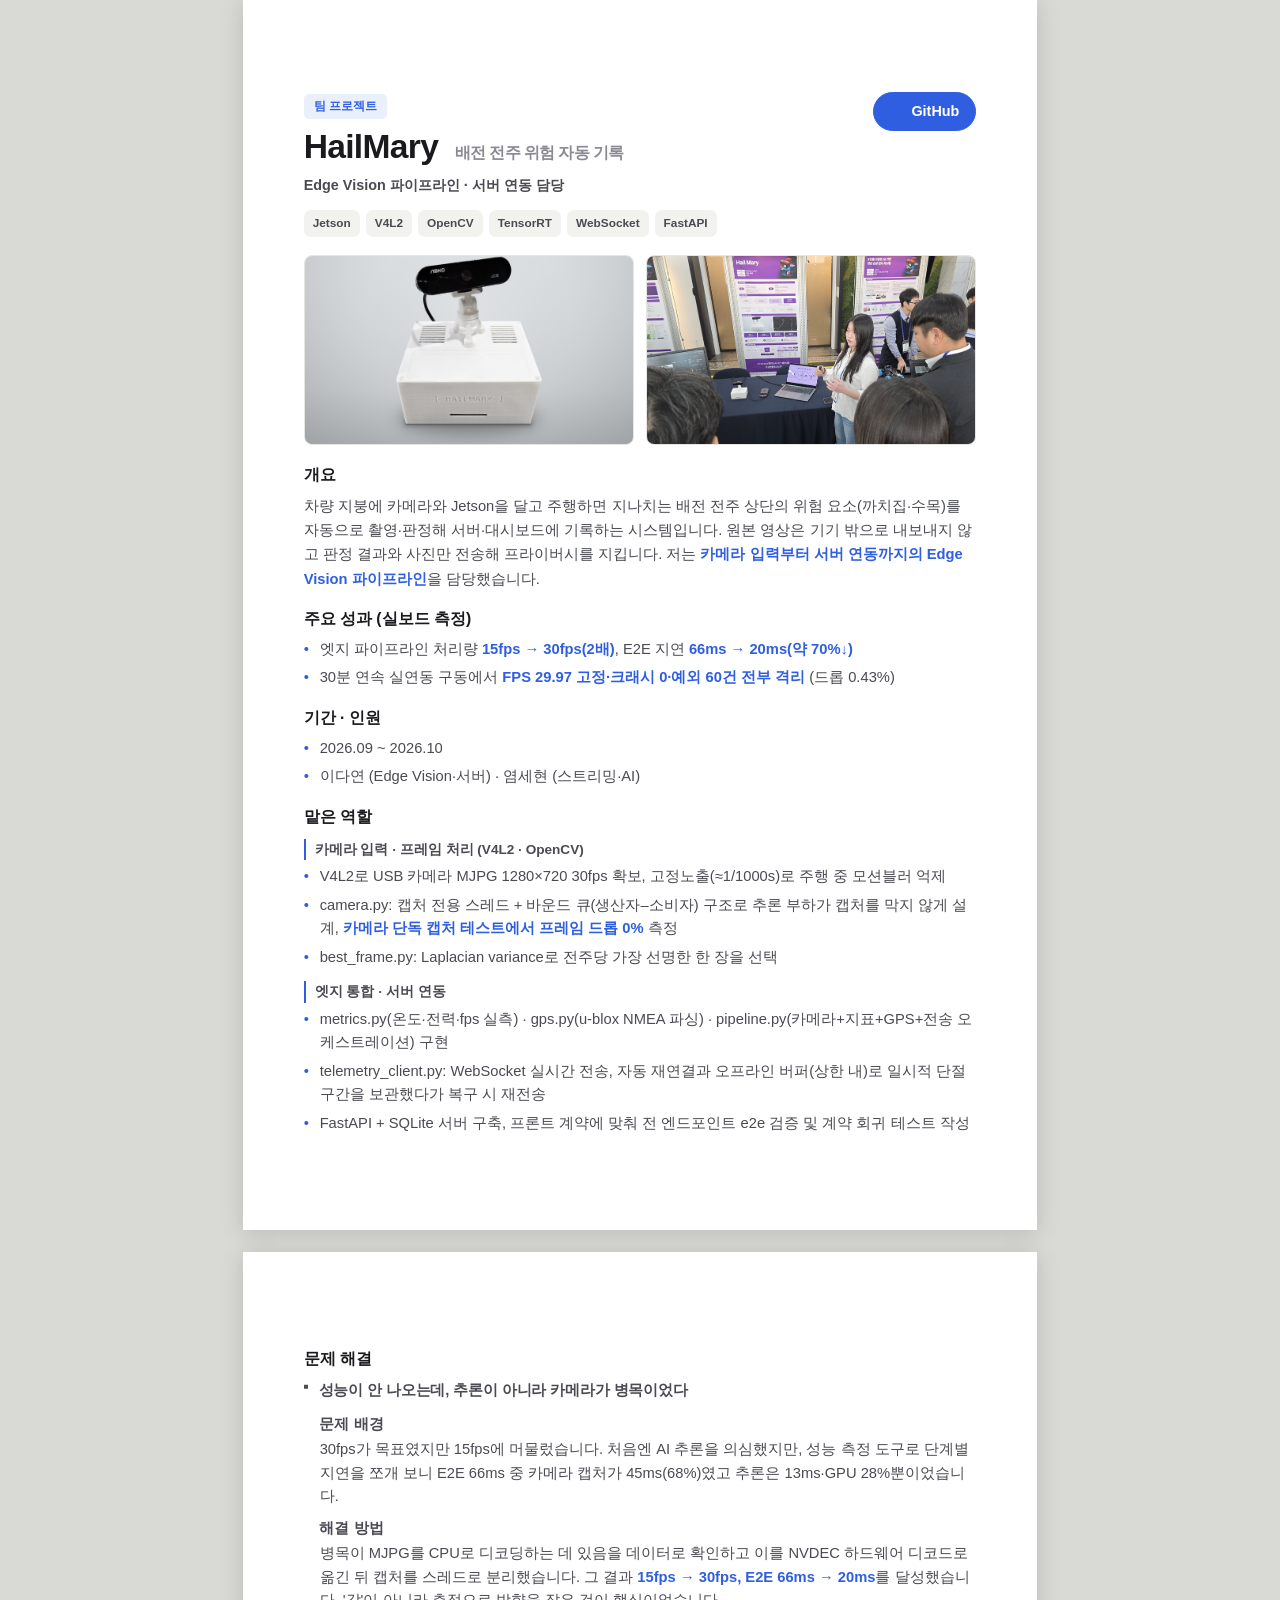
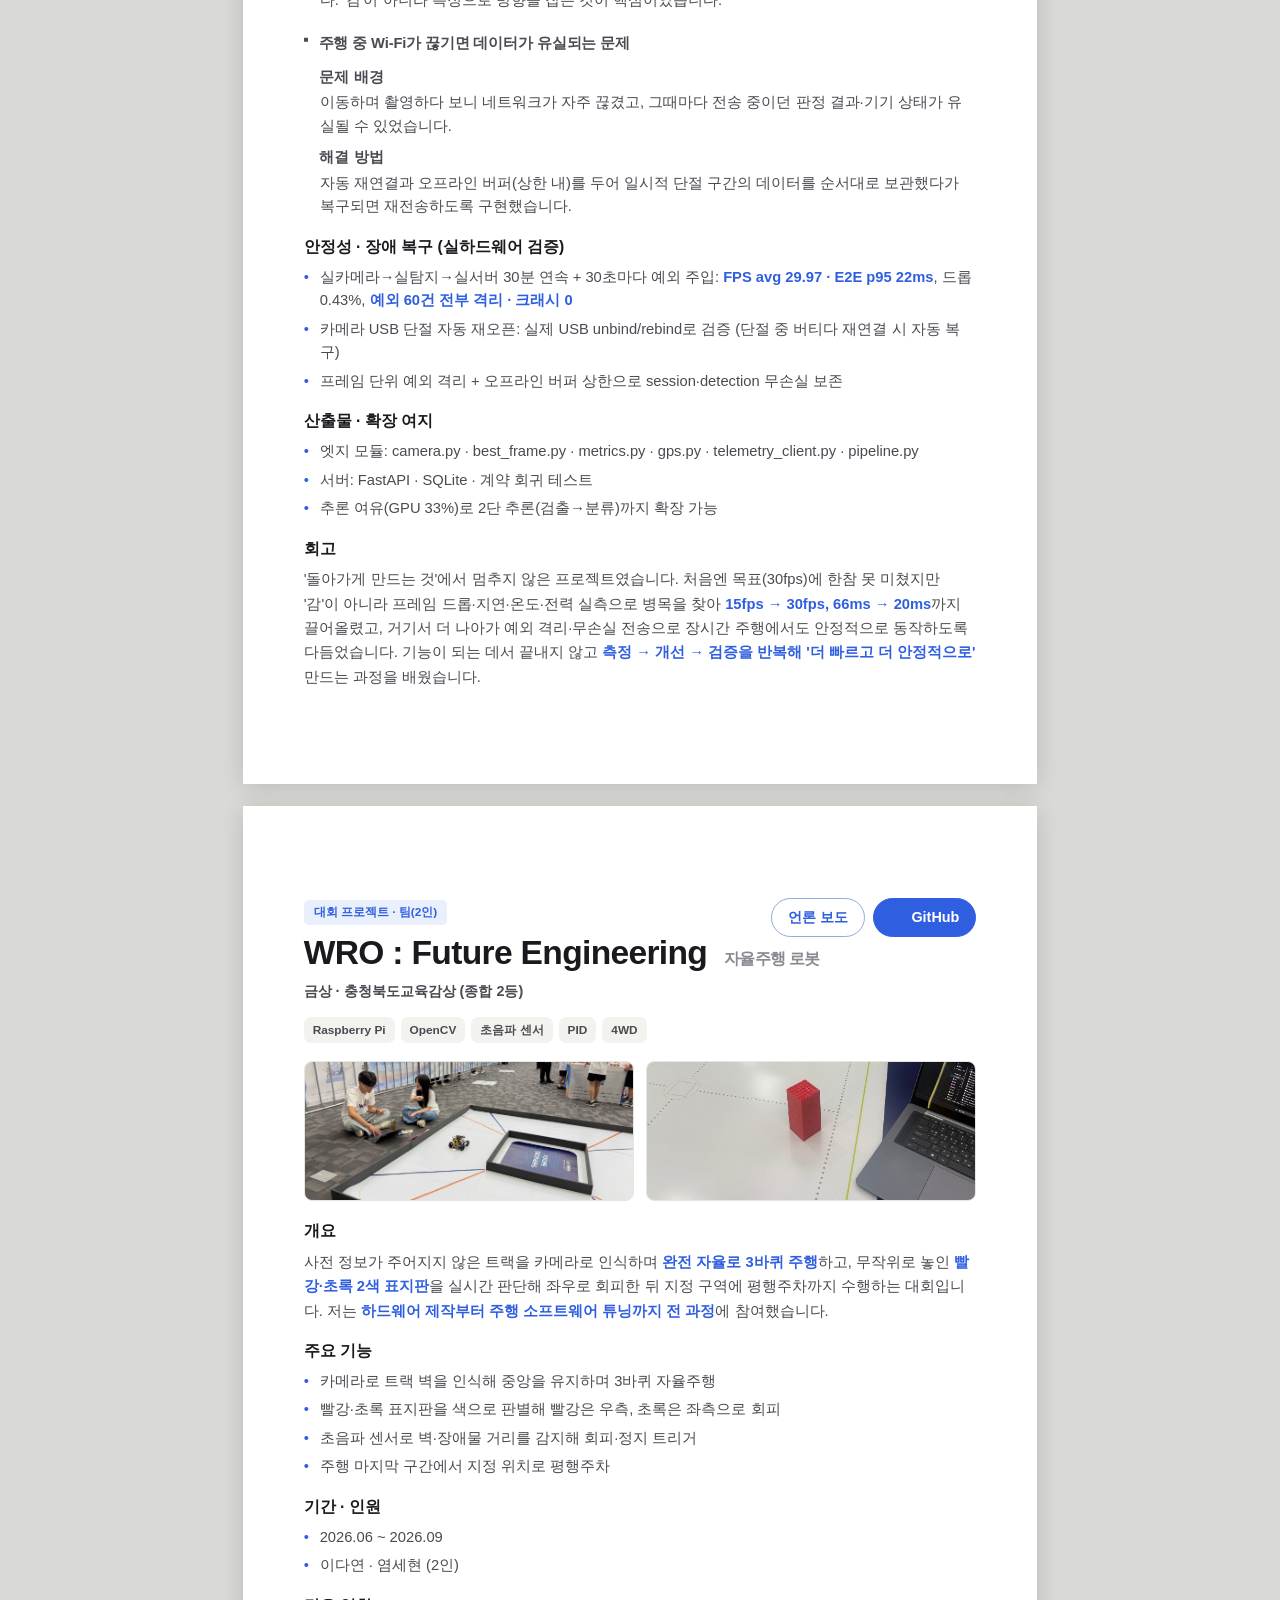
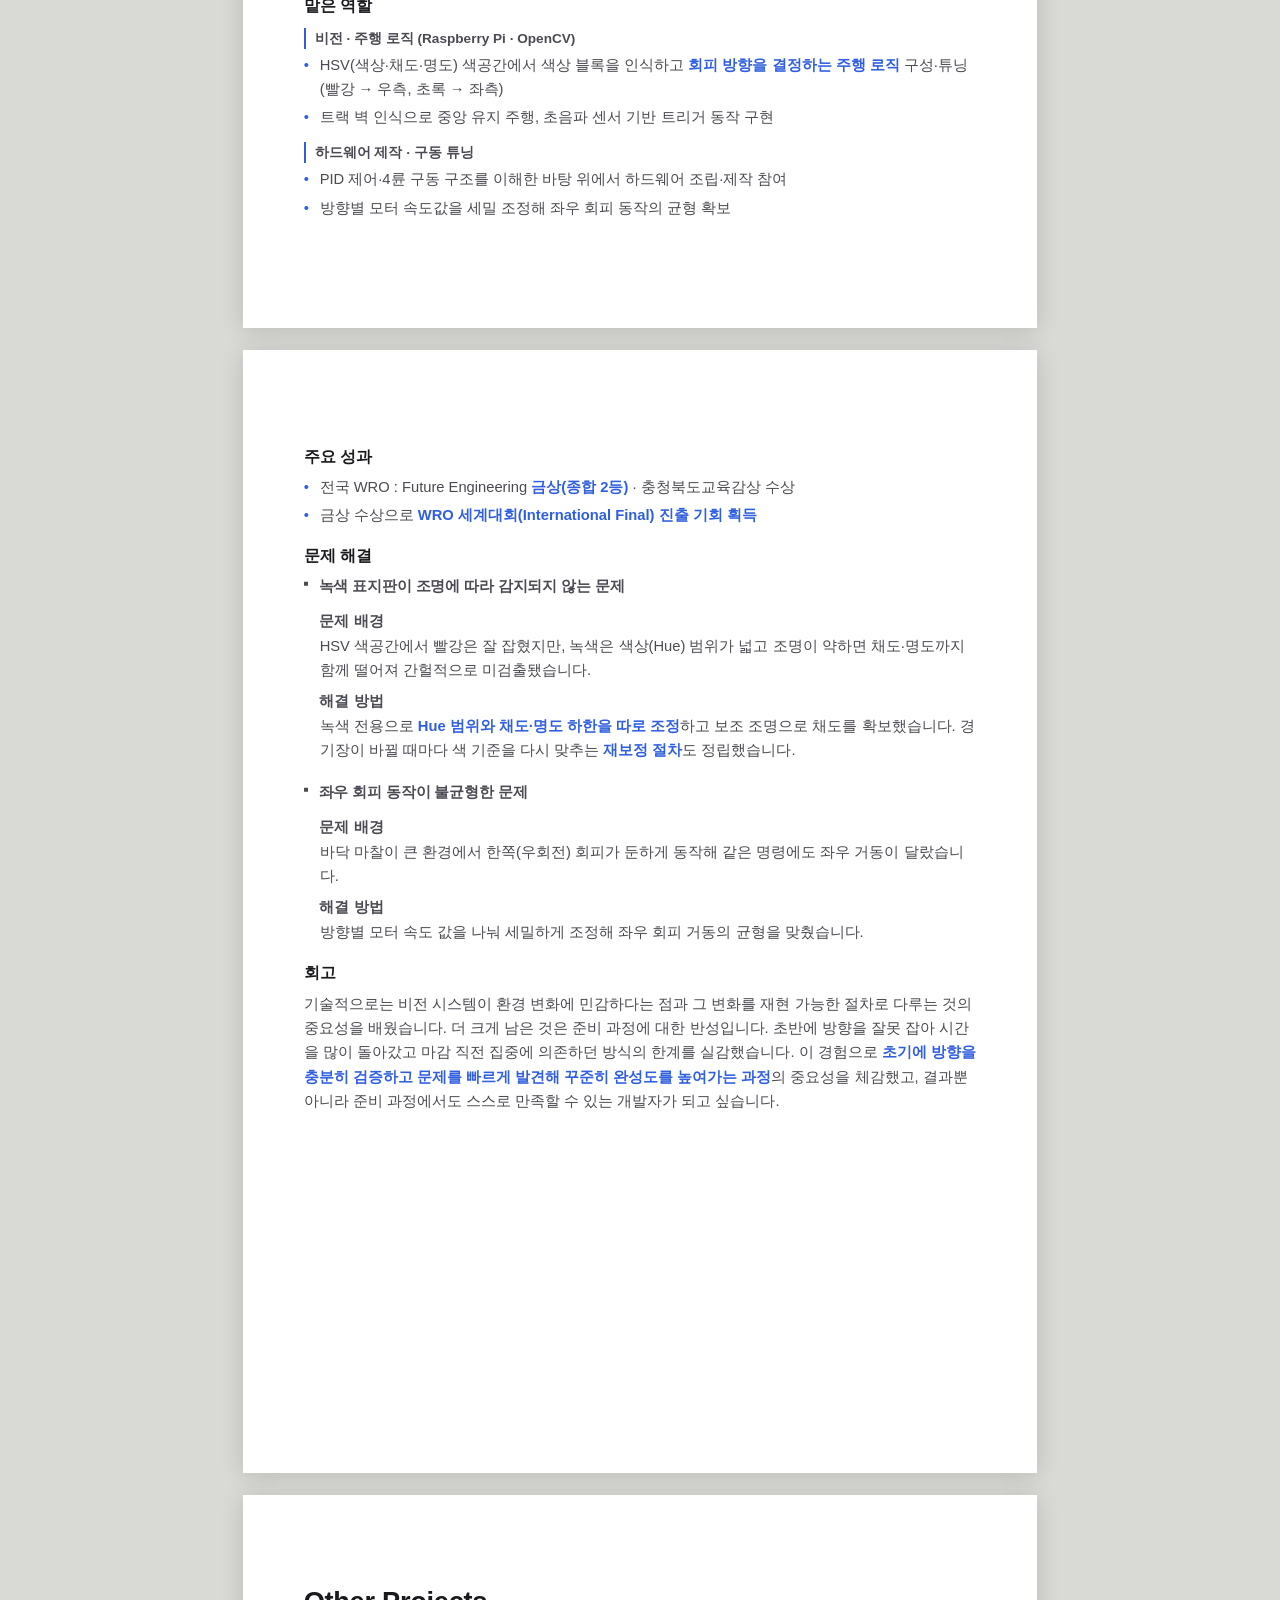
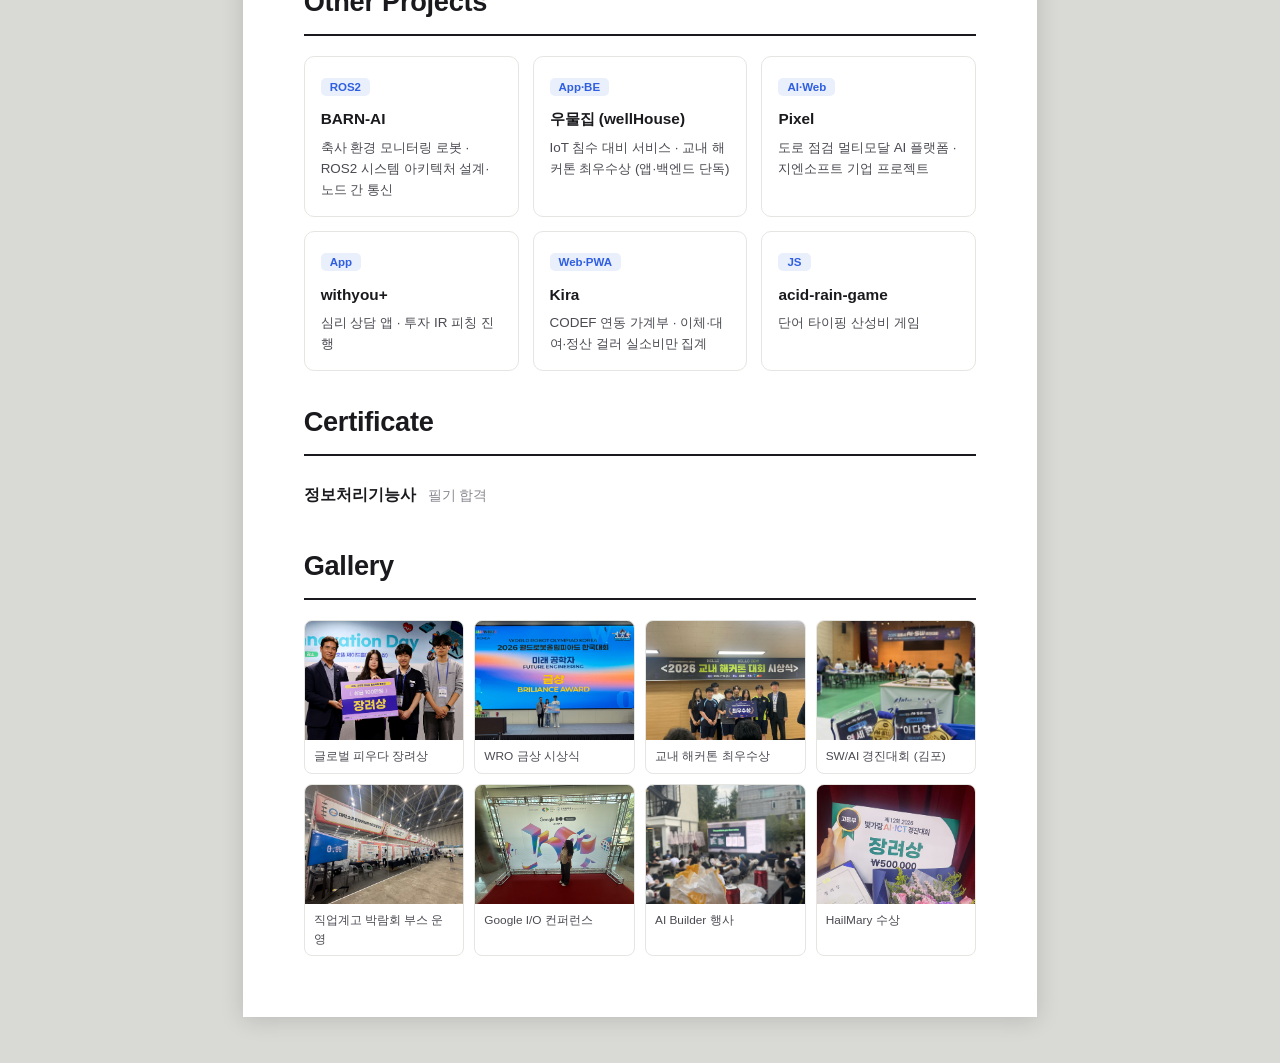
==== commit 6335cb1c: "style: HailMary 사진 세로 비율 확대(140px→190px) Co-Authored-By: Claude Opus 4.8 (1M context) <noreply@anthr" ====
--- a/index.html
+++ b/index.html
@@ -260,8 +260,8 @@
           </div>
         </div>
         <div class="proj__shots">
-          <span class="shot" style="height:140px"><img src="gallary/헤일메리_기기사진.png" alt="HailMary Jetson·카메라 기기" style="object-position: center;" /></span>
-          <span class="shot" style="height:140px"><img src="gallary/헤일메리_발표.png" alt="HailMary 발표" style="object-position: center;" /></span>
+          <span class="shot" style="height:190px"><img src="gallary/헤일메리_기기사진.png" alt="HailMary Jetson·카메라 기기" style="object-position: center;" /></span>
+          <span class="shot" style="height:190px"><img src="gallary/헤일메리_발표.png" alt="HailMary 발표" style="object-position: center;" /></span>
         </div>
         <div class="proj__body">
           <div class="proj__row"><h4>개요</h4><p>차량 지붕에 카메라와 Jetson을 달고 주행하면 지나치는 배전 전주 상단의 위험 요소(까치집·수목)를 자동으로 촬영·판정해 서버·대시보드에 기록하는 시스템입니다. 원본 영상은 기기 밖으로 내보내지 않고 판정 결과와 사진만 전송해 프라이버시를 지킵니다. 저는 <span class="hl">카메라 입력부터 서버 연동까지의 Edge Vision 파이프라인</span>을 담당했습니다.</p></div>
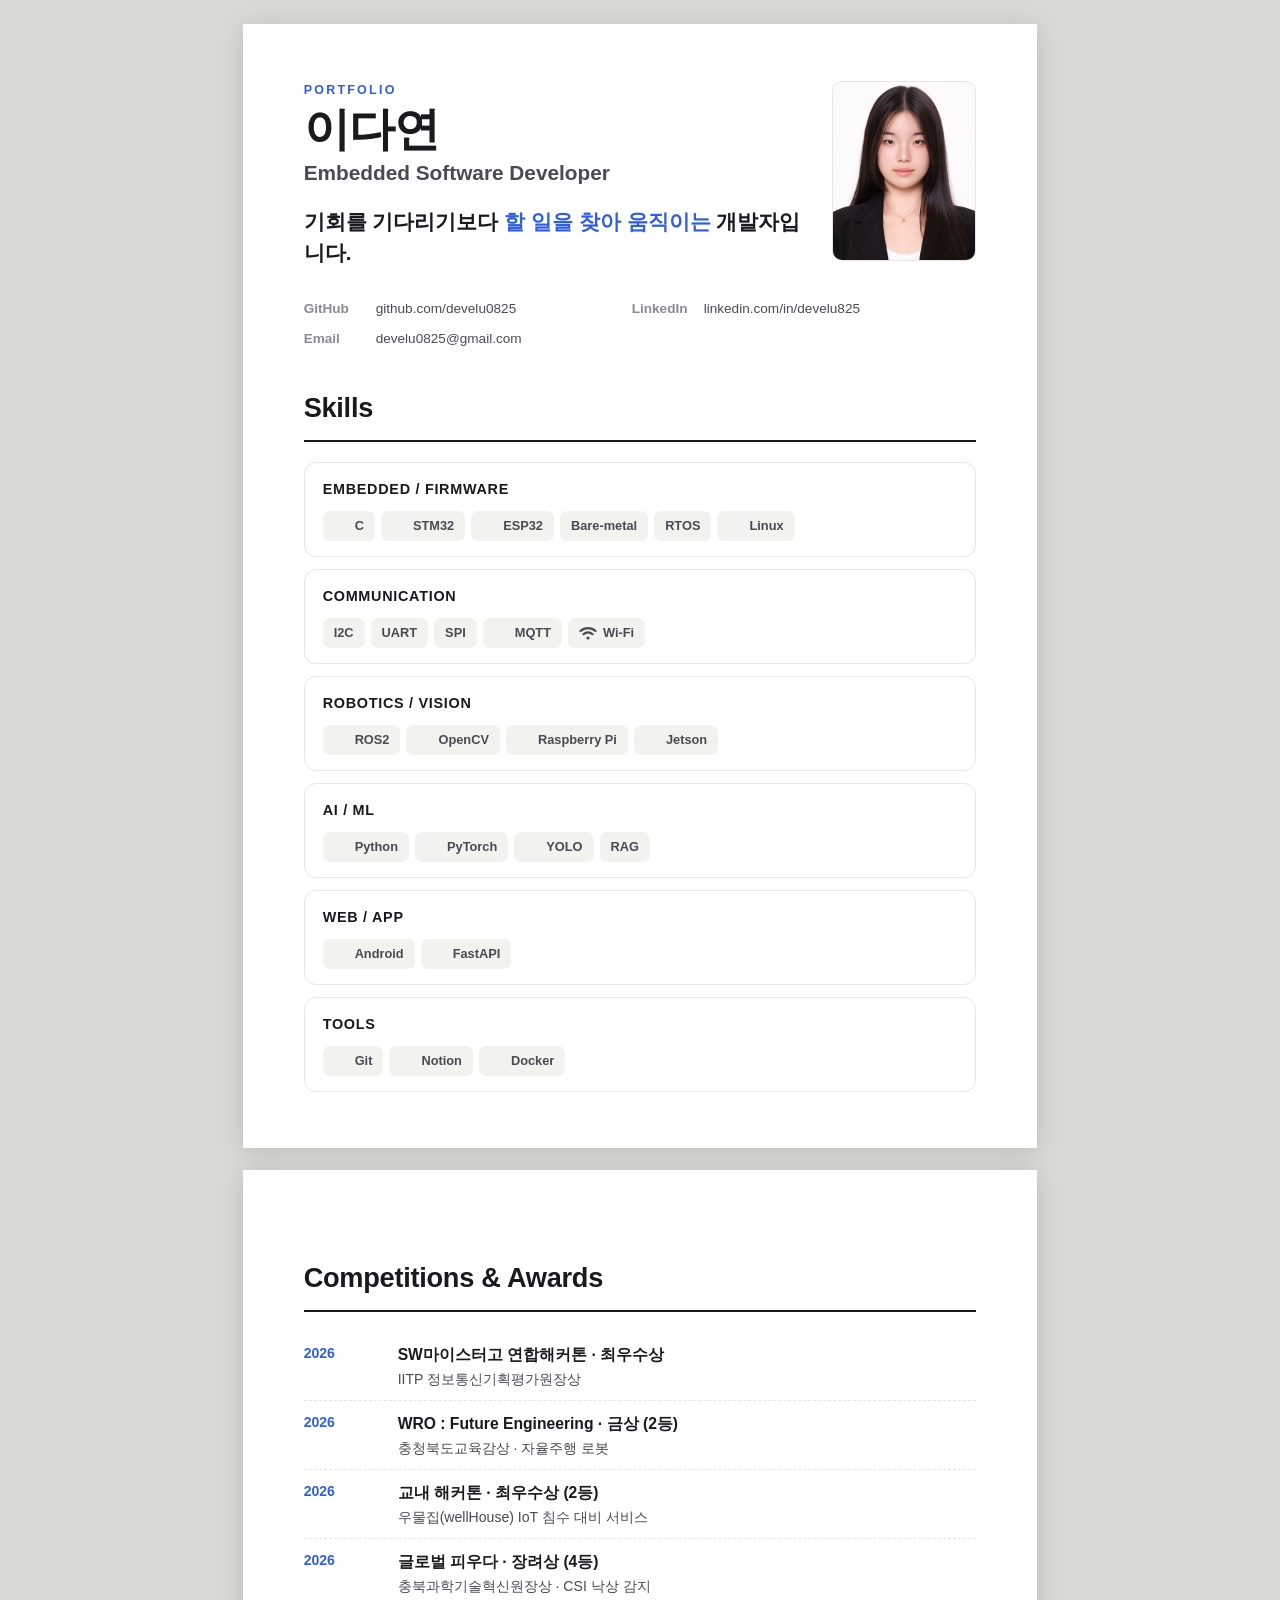
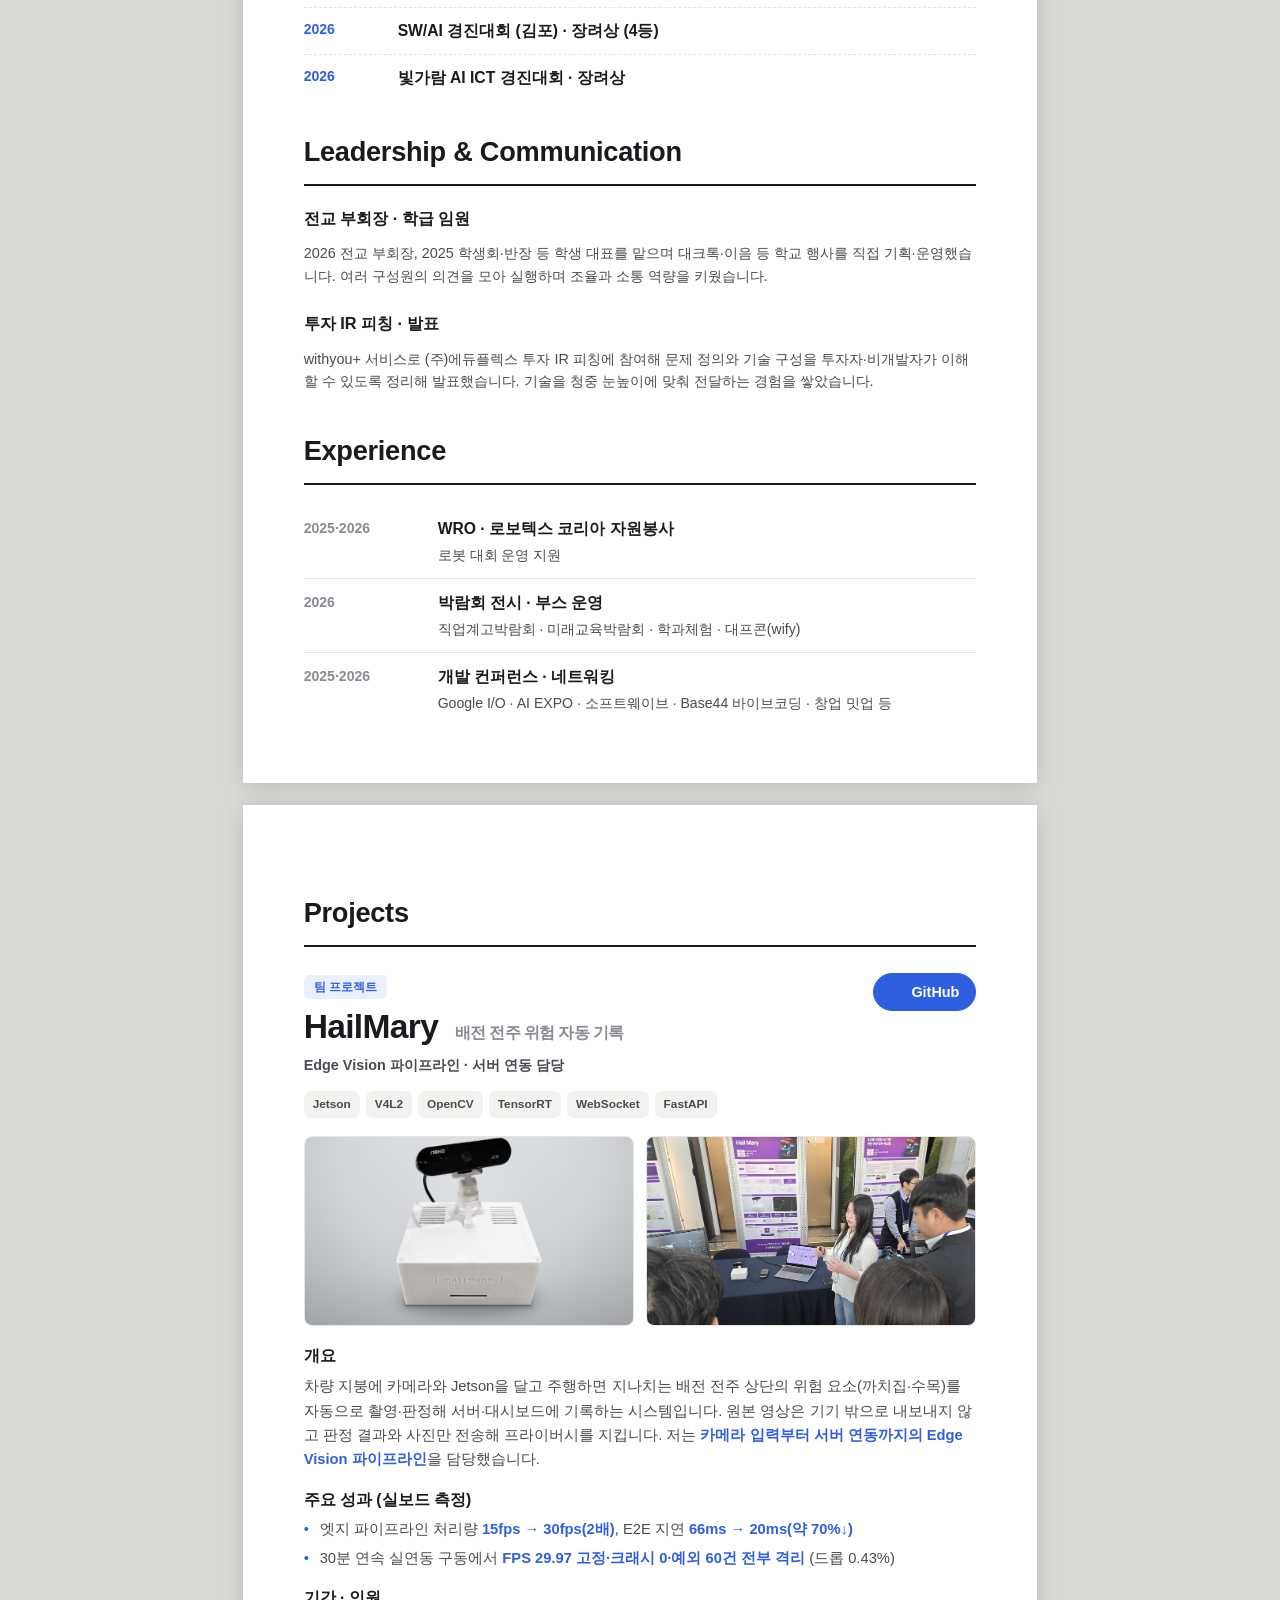
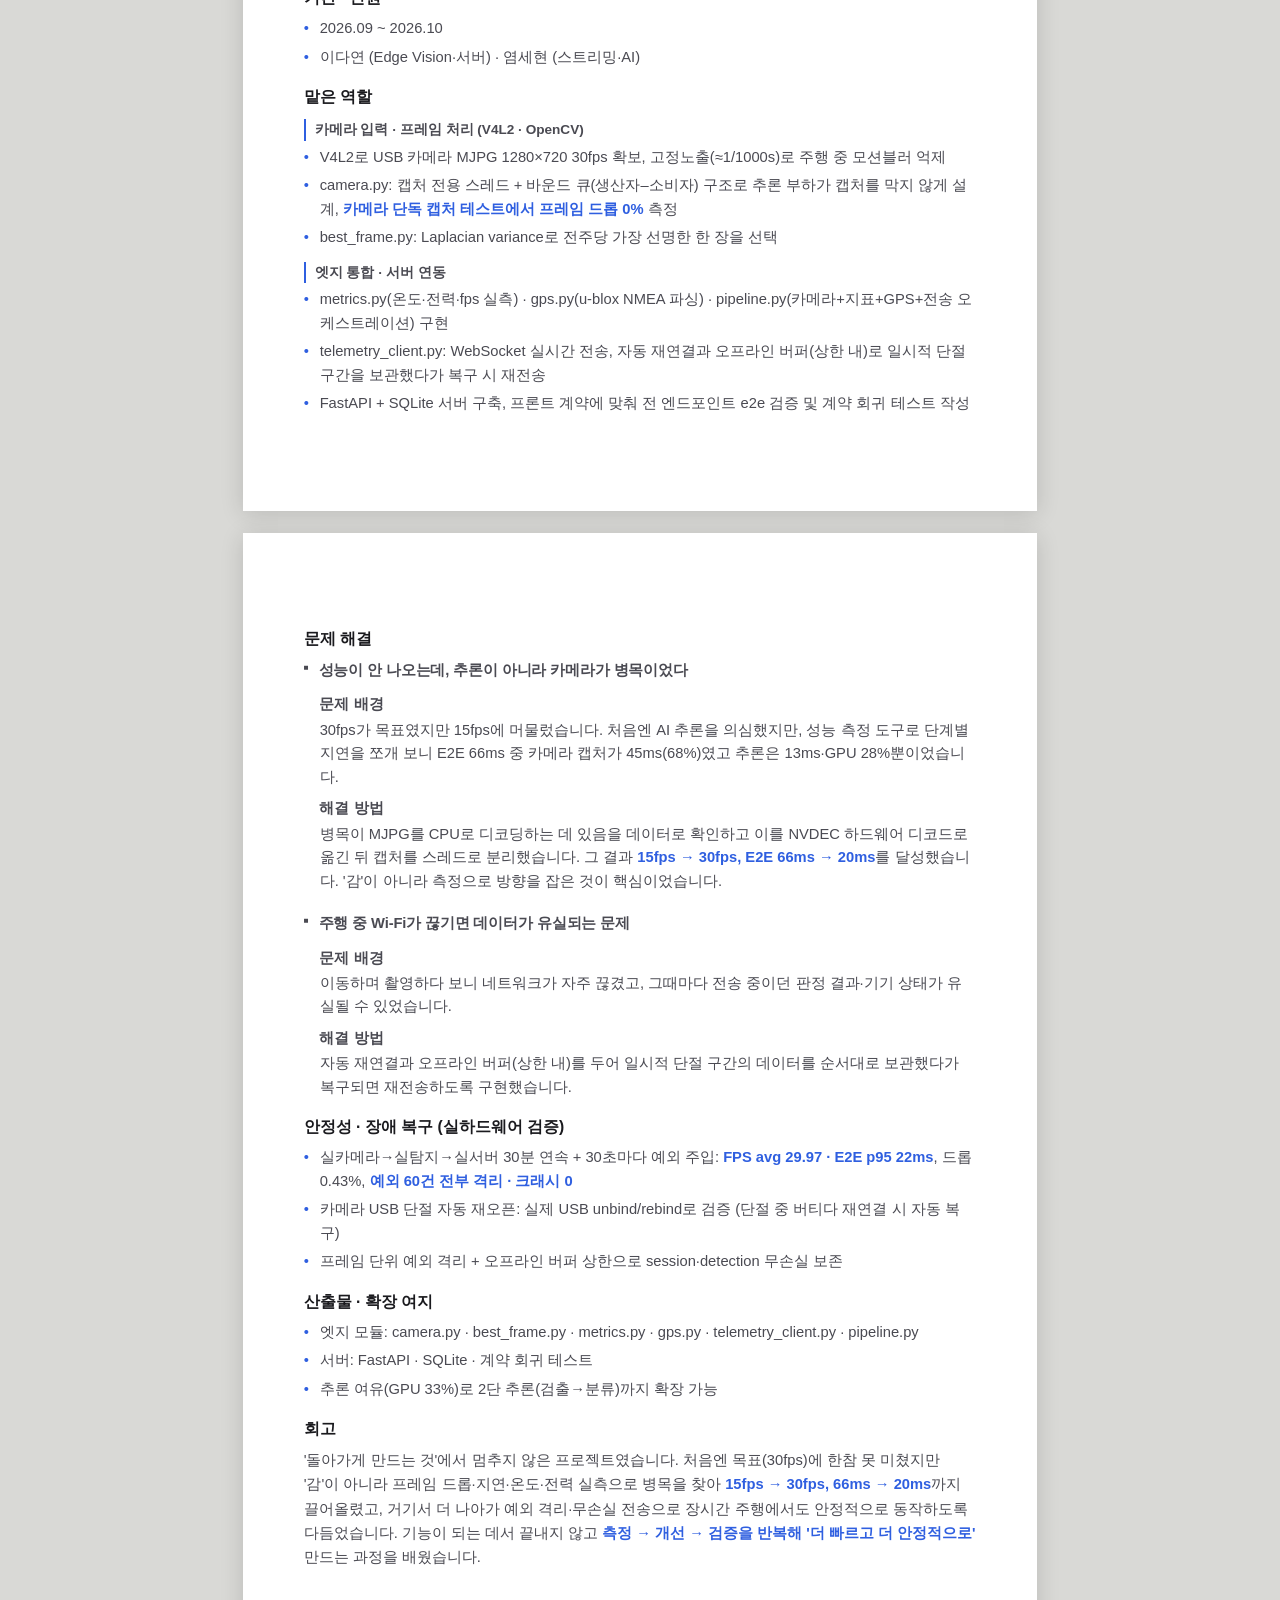
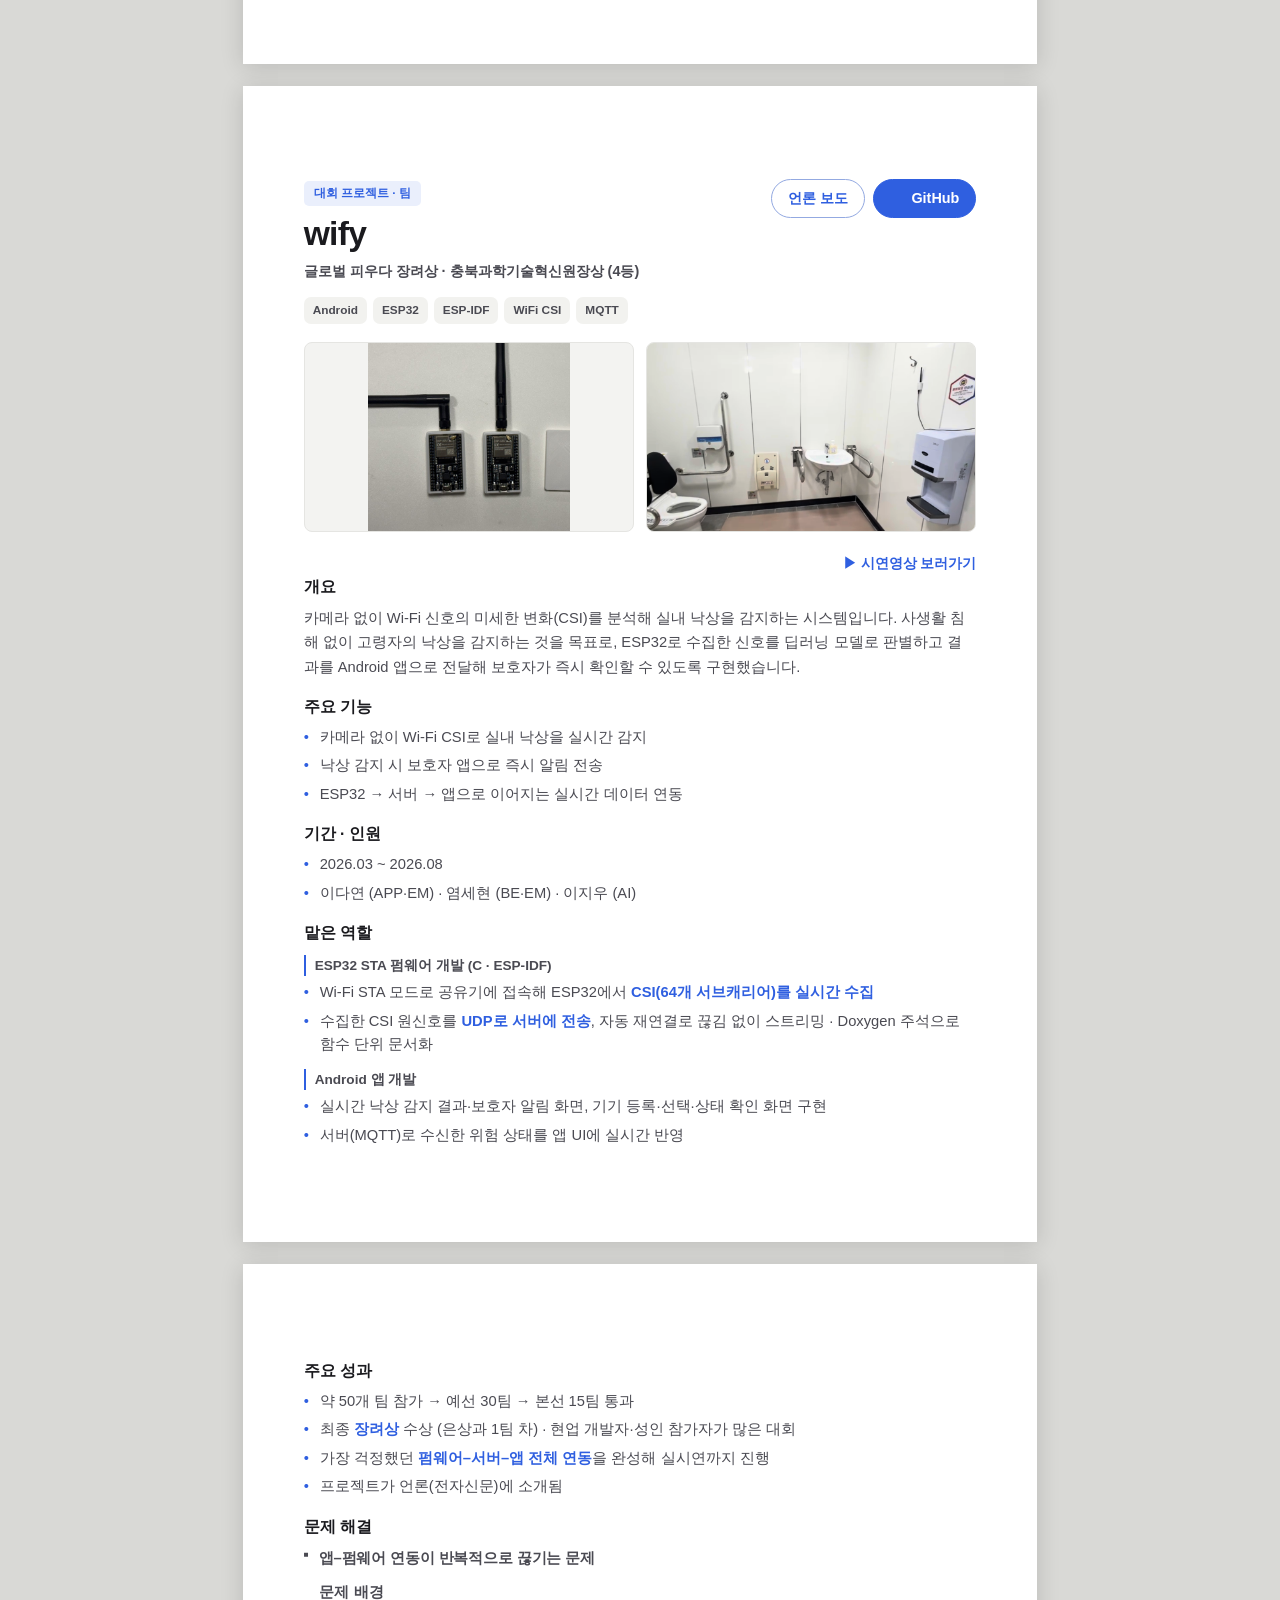
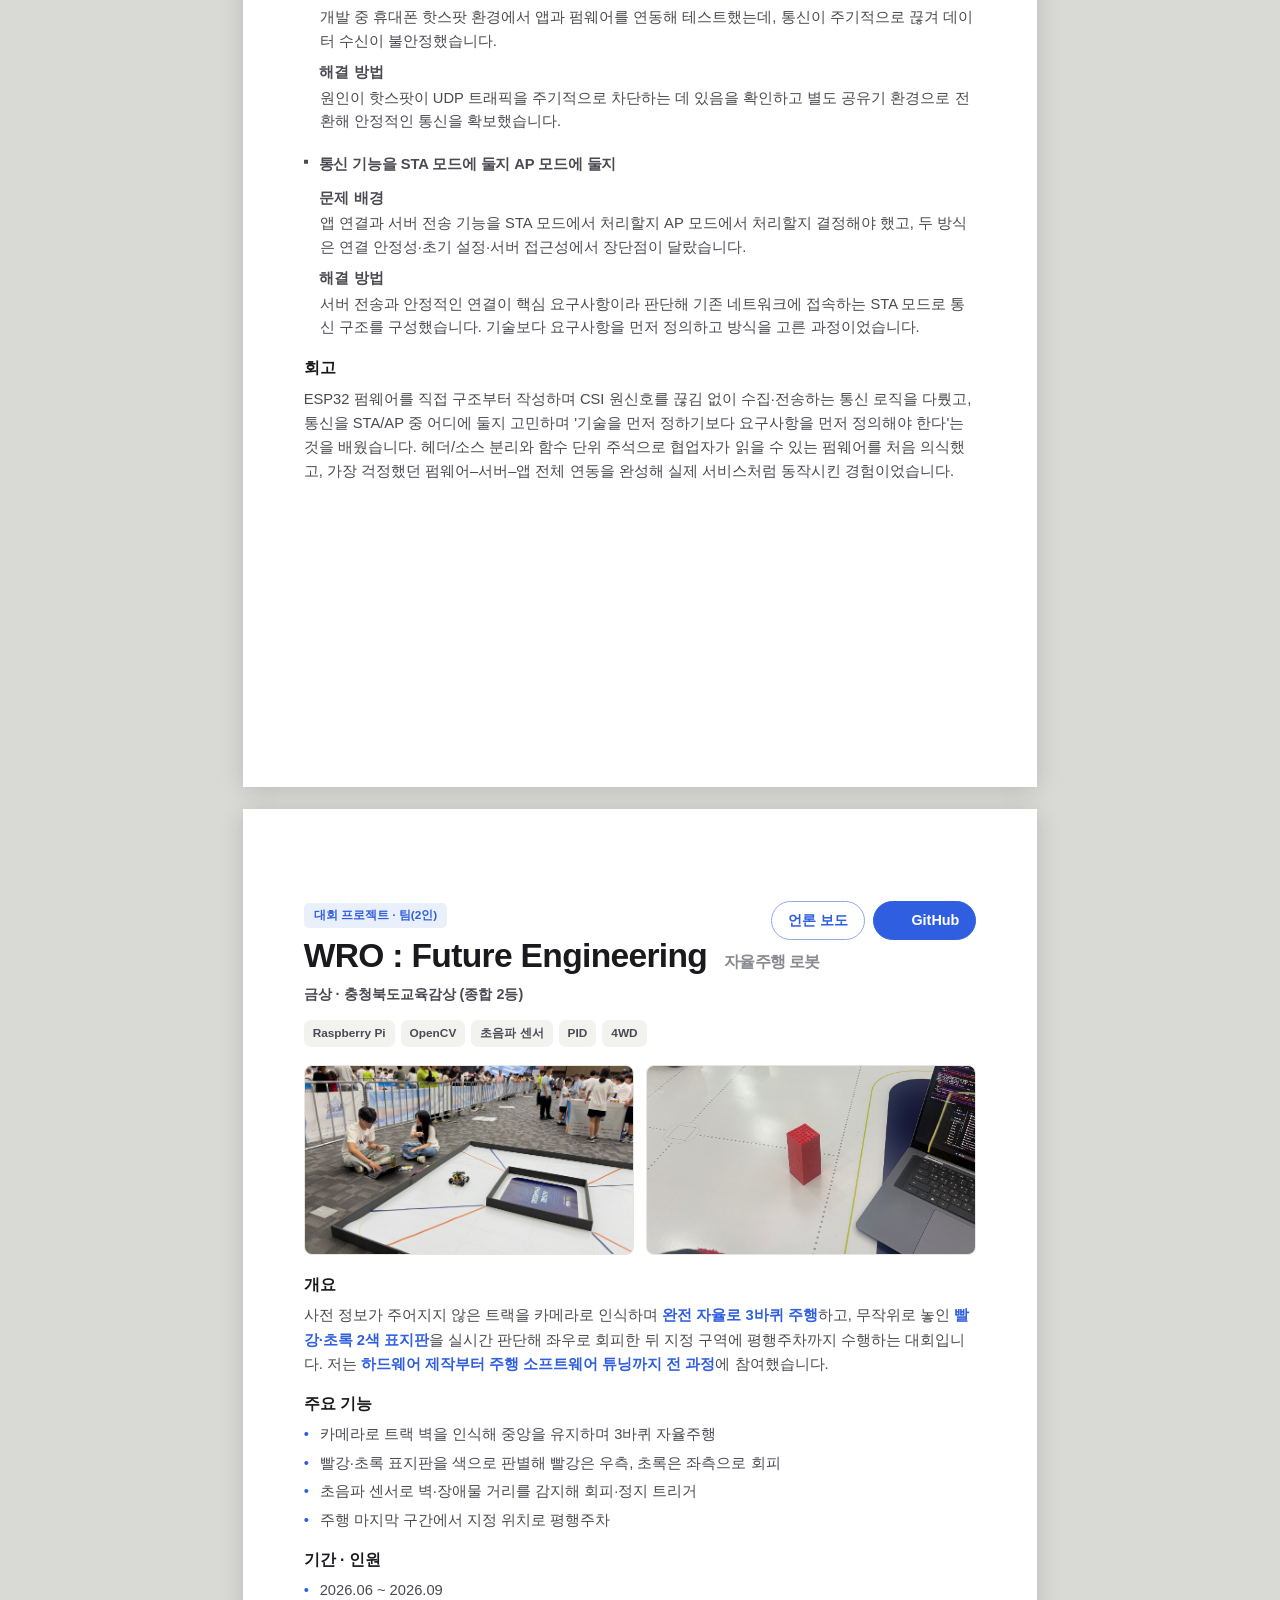
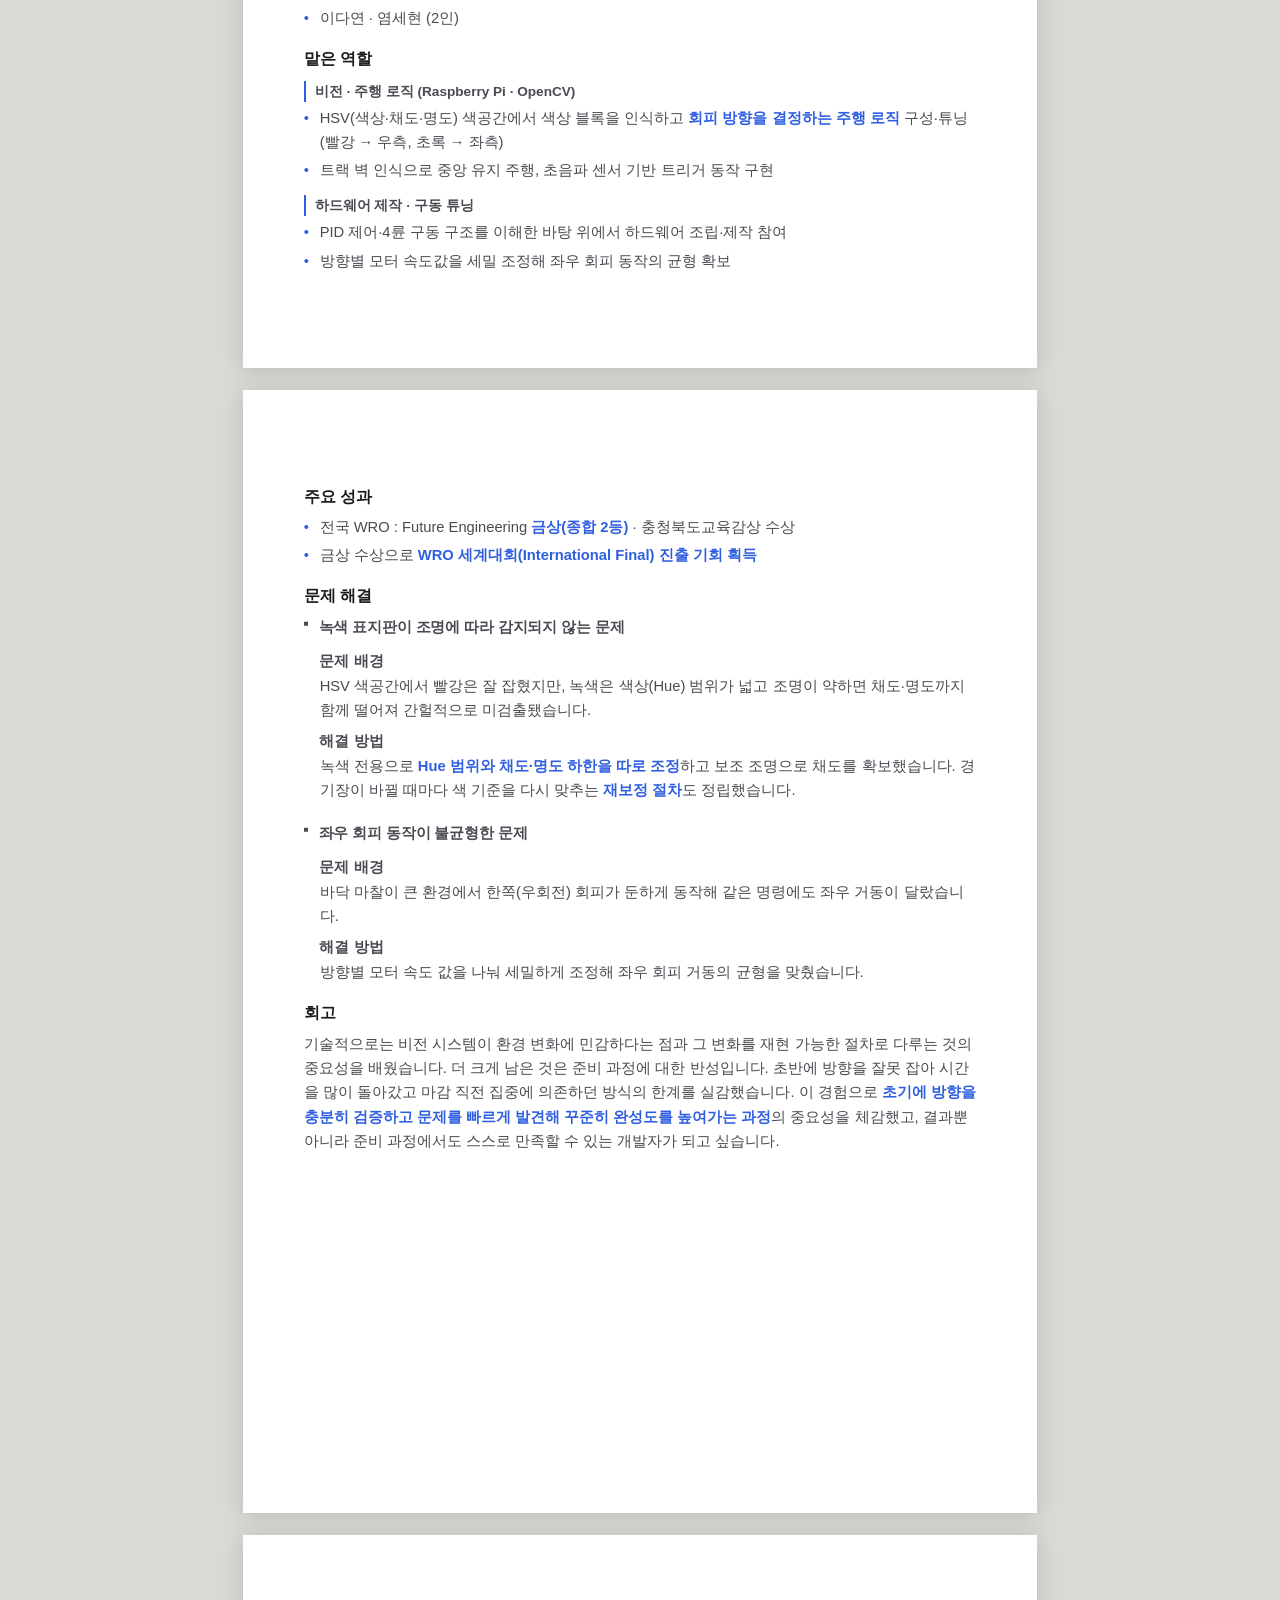
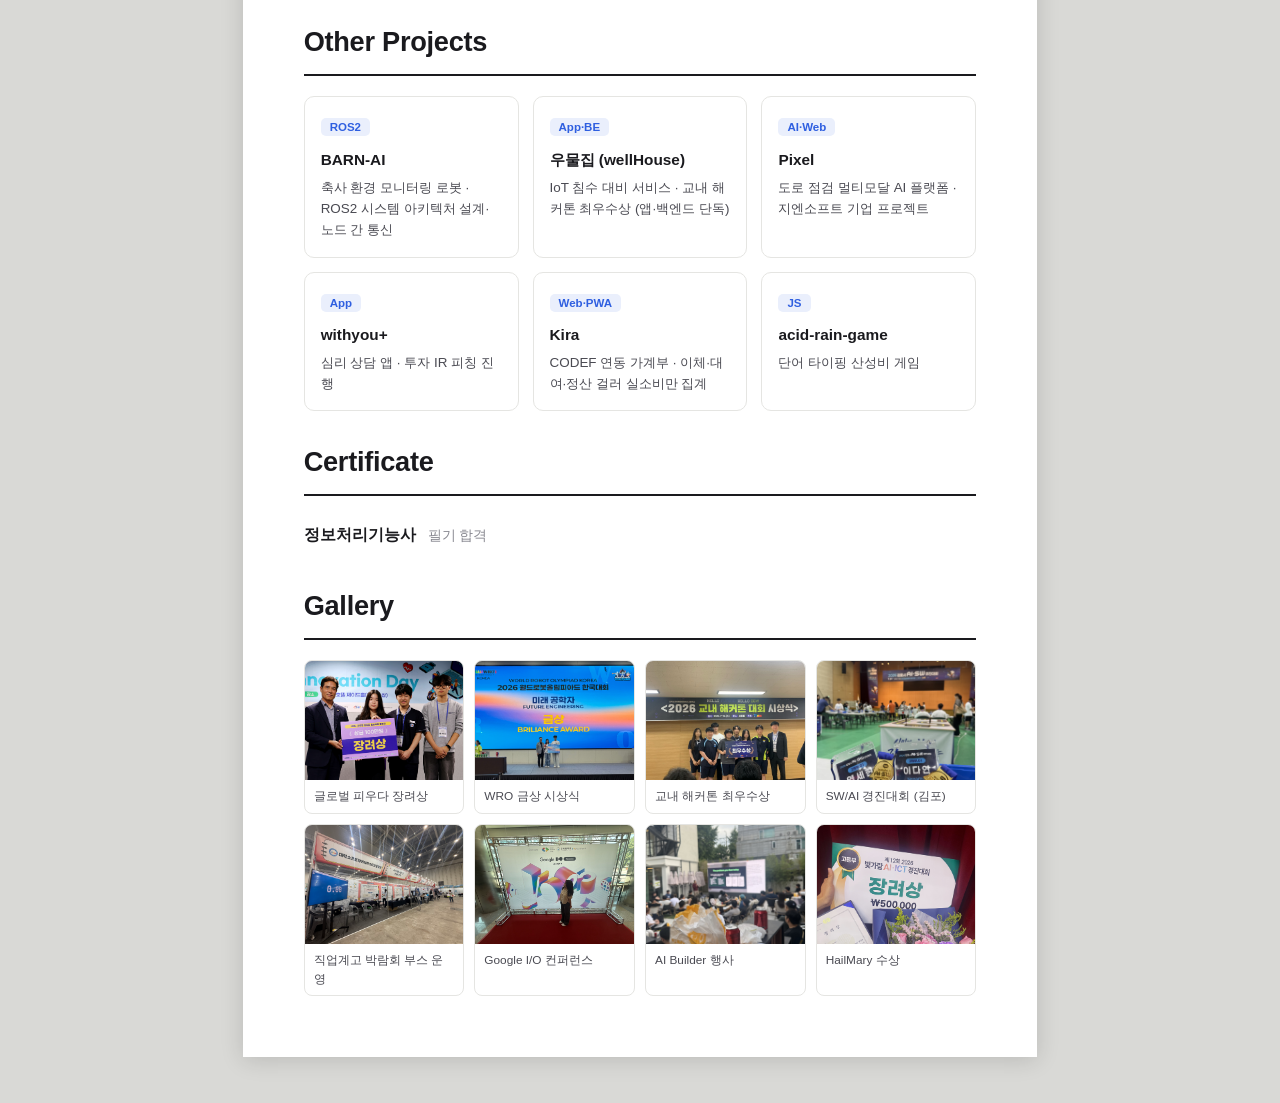
==== commit 314e01d1: "feat: 프로젝트 순서 HailMary→wify→WRO로 변경·전체 사진 190px 통일·로보틱스 챌린지(진행중) 제거 Co-Authored-By: Claude Opus 4.8 " ====
--- a/index.html
+++ b/index.html
@@ -126,7 +126,6 @@
         <li><span class="tl__date">2026</span><div><b>교내 해커톤 · 최우수상 (2등)</b><p>우물집(wellHouse) IoT 침수 대비 서비스</p></div></li>
         <li><span class="tl__date">2026</span><div><b>글로벌 피우다 · 장려상 (4등)</b><p>충북과학기술혁신원장상 · CSI 낙상 감지</p></div></li>
         <li><span class="tl__date">2026</span><div><b>SW/AI 경진대회 (김포) · 장려상 (4등)</b></div></li>        <li><span class="tl__date">2026</span><div><b>빛가람 AI ICT 경진대회 · 장려상</b></div></li>
-        <li><span class="tl__date">진행중</span><div><b>로보틱스 챌린지</b></div></li>
       </ul>
     </section>
 
@@ -154,10 +153,105 @@
     </section>
   </section>
 
+  <!-- ==================== PAGE : HailMary ==================== -->
+  <section class="sheet">
+    <section class="sec">
+      <h2 class="sec__title">Projects</h2>
+      <article class="proj">
+        <div class="proj__head">
+          <p class="proj__badge">팀 프로젝트</p>
+          <h3 class="proj__title">HailMary <span>배전 전주 위험 자동 기록</span></h3>
+          <p class="proj__award">Edge Vision 파이프라인 · 서버 연동 담당</p>
+          <ul class="pills pills--sm"><li>Jetson</li><li>V4L2</li><li>OpenCV</li><li>TensorRT</li><li>WebSocket</li><li>FastAPI</li></ul>
+          <div class="proj__btns">
+            <a class="btn-link btn-link--fill" href="https://github.com/DSM-Hail-mary" target="_blank" rel="noopener"><img class="ico" src="https://cdn.simpleicons.org/github/ffffff" alt="" />GitHub</a>
+          </div>
+        </div>
+        <div class="proj__shots">
+          <span class="shot" style="height:190px"><img src="gallary/헤일메리_기기사진.png" alt="HailMary Jetson·카메라 기기" style="object-position: center;" /></span>
+          <span class="shot" style="height:190px"><img src="gallary/헤일메리_발표.png" alt="HailMary 발표" style="object-position: center;" /></span>
+        </div>
+        <div class="proj__body">
+          <div class="proj__row"><h4>개요</h4><p>차량 지붕에 카메라와 Jetson을 달고 주행하면 지나치는 배전 전주 상단의 위험 요소(까치집·수목)를 자동으로 촬영·판정해 서버·대시보드에 기록하는 시스템입니다. 원본 영상은 기기 밖으로 내보내지 않고 판정 결과와 사진만 전송해 프라이버시를 지킵니다. 저는 <span class="hl">카메라 입력부터 서버 연동까지의 Edge Vision 파이프라인</span>을 담당했습니다.</p></div>
+          <div class="proj__row"><h4>주요 성과 (실보드 측정)</h4>
+            <ul>
+              <li>엣지 파이프라인 처리량 <span class="hl">15fps → 30fps(2배)</span>, E2E 지연 <span class="hl">66ms → 20ms(약 70%↓)</span></li>
+              <li>30분 연속 실연동 구동에서 <span class="hl">FPS 29.97 고정·크래시 0·예외 60건 전부 격리</span> (드롭 0.43%)</li>
+            </ul>
+          </div>
+          <div class="proj__row"><h4>기간 · 인원</h4>
+            <ul>
+              <li>2026.09 ~ 2026.10</li>
+              <li>이다연 (Edge Vision·서버) · 염세현 (스트리밍·AI)</li>
+            </ul>
+          </div>
+          <div class="proj__row"><h4>맡은 역할</h4>
+            <div class="role-group">
+              <span class="role-group__h">카메라 입력 · 프레임 처리 (V4L2 · OpenCV)</span>
+              <ul>
+                <li>V4L2로 USB 카메라 MJPG 1280×720 30fps 확보, 고정노출(≈1/1000s)로 주행 중 모션블러 억제</li>
+                <li>camera.py: 캡처 전용 스레드 + 바운드 큐(생산자–소비자) 구조로 추론 부하가 캡처를 막지 않게 설계, <span class="hl">카메라 단독 캡처 테스트에서 프레임 드롭 0%</span> 측정</li>
+                <li>best_frame.py: Laplacian variance로 전주당 가장 선명한 한 장을 선택</li>
+              </ul>
+            </div>
+            <div class="role-group">
+              <span class="role-group__h">엣지 통합 · 서버 연동</span>
+              <ul>
+                <li>metrics.py(온도·전력·fps 실측) · gps.py(u-blox NMEA 파싱) · pipeline.py(카메라+지표+GPS+전송 오케스트레이션) 구현</li>
+                <li>telemetry_client.py: WebSocket 실시간 전송, 자동 재연결과 오프라인 버퍼(상한 내)로 일시적 단절 구간을 보관했다가 복구 시 재전송</li>
+                <li>FastAPI + SQLite 서버 구축, 프론트 계약에 맞춰 전 엔드포인트 e2e 검증 및 계약 회귀 테스트 작성</li>
+              </ul>
+            </div>
+          </div>
+        </div>
+      </article>
+    </section>
+  </section>
+
+  <!-- ==================== PAGE : HailMary (이어서) ==================== -->
+  <section class="sheet">
+    <section class="sec">
+      <article class="proj">
+        <div class="proj__body">
+          <div class="proj__row"><h4>문제 해결</h4>
+            <div class="ts">
+              <p class="ts__title">성능이 안 나오는데, 추론이 아니라 카메라가 병목이었다</p>
+              <p class="ts__label">문제 배경</p>
+              <p>30fps가 목표였지만 15fps에 머물렀습니다. 처음엔 AI 추론을 의심했지만, 성능 측정 도구로 단계별 지연을 쪼개 보니 E2E 66ms 중 카메라 캡처가 45ms(68%)였고 추론은 13ms·GPU 28%뿐이었습니다.</p>
+              <p class="ts__label">해결 방법</p>
+              <p>병목이 MJPG를 CPU로 디코딩하는 데 있음을 데이터로 확인하고 이를 NVDEC 하드웨어 디코드로 옮긴 뒤 캡처를 스레드로 분리했습니다. 그 결과 <span class="hl">15fps → 30fps, E2E 66ms → 20ms</span>를 달성했습니다. '감'이 아니라 측정으로 방향을 잡은 것이 핵심이었습니다.</p>
+            </div>
+            <div class="ts">
+              <p class="ts__title">주행 중 Wi-Fi가 끊기면 데이터가 유실되는 문제</p>
+              <p class="ts__label">문제 배경</p>
+              <p>이동하며 촬영하다 보니 네트워크가 자주 끊겼고, 그때마다 전송 중이던 판정 결과·기기 상태가 유실될 수 있었습니다.</p>
+              <p class="ts__label">해결 방법</p>
+              <p>자동 재연결과 오프라인 버퍼(상한 내)를 두어 일시적 단절 구간의 데이터를 순서대로 보관했다가 복구되면 재전송하도록 구현했습니다.</p>
+            </div>
+          </div>
+          <div class="proj__row"><h4>안정성 · 장애 복구 (실하드웨어 검증)</h4>
+            <ul>
+              <li>실카메라→실탐지→실서버 30분 연속 + 30초마다 예외 주입: <span class="hl">FPS avg 29.97 · E2E p95 22ms</span>, 드롭 0.43%, <span class="hl">예외 60건 전부 격리 · 크래시 0</span></li>
+              <li>카메라 USB 단절 자동 재오픈: 실제 USB unbind/rebind로 검증 (단절 중 버티다 재연결 시 자동 복구)</li>
+              <li>프레임 단위 예외 격리 + 오프라인 버퍼 상한으로 session·detection 무손실 보존</li>
+            </ul>
+          </div>
+          <div class="proj__row"><h4>산출물 · 확장 여지</h4>
+            <ul>
+              <li>엣지 모듈: camera.py · best_frame.py · metrics.py · gps.py · telemetry_client.py · pipeline.py</li>
+              <li>서버: FastAPI · SQLite · 계약 회귀 테스트</li>
+              <li>추론 여유(GPU 33%)로 2단 추론(검출→분류)까지 확장 가능</li>
+            </ul>
+          </div>
+          <div class="proj__row"><h4>회고</h4><p>'돌아가게 만드는 것'에서 멈추지 않은 프로젝트였습니다. 처음엔 목표(30fps)에 한참 못 미쳤지만 '감'이 아니라 프레임 드롭·지연·온도·전력 실측으로 병목을 찾아 <span class="hl">15fps → 30fps, 66ms → 20ms</span>까지 끌어올렸고, 거기서 더 나아가 예외 격리·무손실 전송으로 장시간 주행에서도 안정적으로 동작하도록 다듬었습니다. 기능이 되는 데서 끝내지 않고 <span class="hl">측정 → 개선 → 검증을 반복해 '더 빠르고 더 안정적으로'</span> 만드는 과정을 배웠습니다.</p></div>
+        </div>
+      </article>
+    </section>
+  </section>
+
   <!-- ==================== PAGE 3 : 피우다 ==================== -->
   <section class="sheet">
     <section class="sec">
-      <h2 class="sec__title">Projects</h2>
 
       <article class="proj">
         <div class="proj__head">
@@ -171,8 +265,8 @@
           </div>
         </div>
         <div class="proj__shots">
-          <span class="shot shot--blur" style="--bg: url('gallary/wify.jpg'); height:140px"><img src="gallary/wify.jpg" alt="wify 센싱 보드" style="object-fit: contain; object-position: 50% 100%;" /></span>
-          <span class="shot" style="height:140px"><img src="gallary/피우다_기기설치.png" alt="wify 기기 설치" /></span>
+          <span class="shot shot--blur" style="--bg: url('gallary/wify.jpg'); height:190px"><img src="gallary/wify.jpg" alt="wify 센싱 보드" style="object-fit: contain; object-position: 50% 100%;" /></span>
+          <span class="shot" style="height:190px"><img src="gallary/피우다_기기설치.png" alt="wify 기기 설치" /></span>
         </div>
         <p class="demo-link"><a href="https://www.youtube.com/watch?v=b4oFeqqJiIM" target="_blank" rel="noopener">▶ 시연영상 보러가기</a></p>
         <div class="proj__body">
@@ -241,101 +335,6 @@
             </div>
           </div>
           <div class="proj__row"><h4>회고</h4><p>ESP32 펌웨어를 직접 구조부터 작성하며 CSI 원신호를 끊김 없이 수집·전송하는 통신 로직을 다뤘고, 통신을 STA/AP 중 어디에 둘지 고민하며 '기술을 먼저 정하기보다 요구사항을 먼저 정의해야 한다'는 것을 배웠습니다. 헤더/소스 분리와 함수 단위 주석으로 협업자가 읽을 수 있는 펌웨어를 처음 의식했고, 가장 걱정했던 펌웨어–서버–앱 전체 연동을 완성해 실제 서비스처럼 동작시킨 경험이었습니다.</p></div>
-        </div>
-      </article>
-    </section>
-  </section>
-
-  <!-- ==================== PAGE : HailMary ==================== -->
-  <section class="sheet">
-    <section class="sec">
-      <article class="proj">
-        <div class="proj__head">
-          <p class="proj__badge">팀 프로젝트</p>
-          <h3 class="proj__title">HailMary <span>배전 전주 위험 자동 기록</span></h3>
-          <p class="proj__award">Edge Vision 파이프라인 · 서버 연동 담당</p>
-          <ul class="pills pills--sm"><li>Jetson</li><li>V4L2</li><li>OpenCV</li><li>TensorRT</li><li>WebSocket</li><li>FastAPI</li></ul>
-          <div class="proj__btns">
-            <a class="btn-link btn-link--fill" href="https://github.com/DSM-Hail-mary" target="_blank" rel="noopener"><img class="ico" src="https://cdn.simpleicons.org/github/ffffff" alt="" />GitHub</a>
-          </div>
-        </div>
-        <div class="proj__shots">
-          <span class="shot" style="height:190px"><img src="gallary/헤일메리_기기사진.png" alt="HailMary Jetson·카메라 기기" style="object-position: center;" /></span>
-          <span class="shot" style="height:190px"><img src="gallary/헤일메리_발표.png" alt="HailMary 발표" style="object-position: center;" /></span>
-        </div>
-        <div class="proj__body">
-          <div class="proj__row"><h4>개요</h4><p>차량 지붕에 카메라와 Jetson을 달고 주행하면 지나치는 배전 전주 상단의 위험 요소(까치집·수목)를 자동으로 촬영·판정해 서버·대시보드에 기록하는 시스템입니다. 원본 영상은 기기 밖으로 내보내지 않고 판정 결과와 사진만 전송해 프라이버시를 지킵니다. 저는 <span class="hl">카메라 입력부터 서버 연동까지의 Edge Vision 파이프라인</span>을 담당했습니다.</p></div>
-          <div class="proj__row"><h4>주요 성과 (실보드 측정)</h4>
-            <ul>
-              <li>엣지 파이프라인 처리량 <span class="hl">15fps → 30fps(2배)</span>, E2E 지연 <span class="hl">66ms → 20ms(약 70%↓)</span></li>
-              <li>30분 연속 실연동 구동에서 <span class="hl">FPS 29.97 고정·크래시 0·예외 60건 전부 격리</span> (드롭 0.43%)</li>
-            </ul>
-          </div>
-          <div class="proj__row"><h4>기간 · 인원</h4>
-            <ul>
-              <li>2026.09 ~ 2026.10</li>
-              <li>이다연 (Edge Vision·서버) · 염세현 (스트리밍·AI)</li>
-            </ul>
-          </div>
-          <div class="proj__row"><h4>맡은 역할</h4>
-            <div class="role-group">
-              <span class="role-group__h">카메라 입력 · 프레임 처리 (V4L2 · OpenCV)</span>
-              <ul>
-                <li>V4L2로 USB 카메라 MJPG 1280×720 30fps 확보, 고정노출(≈1/1000s)로 주행 중 모션블러 억제</li>
-                <li>camera.py: 캡처 전용 스레드 + 바운드 큐(생산자–소비자) 구조로 추론 부하가 캡처를 막지 않게 설계, <span class="hl">카메라 단독 캡처 테스트에서 프레임 드롭 0%</span> 측정</li>
-                <li>best_frame.py: Laplacian variance로 전주당 가장 선명한 한 장을 선택</li>
-              </ul>
-            </div>
-            <div class="role-group">
-              <span class="role-group__h">엣지 통합 · 서버 연동</span>
-              <ul>
-                <li>metrics.py(온도·전력·fps 실측) · gps.py(u-blox NMEA 파싱) · pipeline.py(카메라+지표+GPS+전송 오케스트레이션) 구현</li>
-                <li>telemetry_client.py: WebSocket 실시간 전송, 자동 재연결과 오프라인 버퍼(상한 내)로 일시적 단절 구간을 보관했다가 복구 시 재전송</li>
-                <li>FastAPI + SQLite 서버 구축, 프론트 계약에 맞춰 전 엔드포인트 e2e 검증 및 계약 회귀 테스트 작성</li>
-              </ul>
-            </div>
-          </div>
-        </div>
-      </article>
-    </section>
-  </section>
-
-  <!-- ==================== PAGE : HailMary (이어서) ==================== -->
-  <section class="sheet">
-    <section class="sec">
-      <article class="proj">
-        <div class="proj__body">
-          <div class="proj__row"><h4>문제 해결</h4>
-            <div class="ts">
-              <p class="ts__title">성능이 안 나오는데, 추론이 아니라 카메라가 병목이었다</p>
-              <p class="ts__label">문제 배경</p>
-              <p>30fps가 목표였지만 15fps에 머물렀습니다. 처음엔 AI 추론을 의심했지만, 성능 측정 도구로 단계별 지연을 쪼개 보니 E2E 66ms 중 카메라 캡처가 45ms(68%)였고 추론은 13ms·GPU 28%뿐이었습니다.</p>
-              <p class="ts__label">해결 방법</p>
-              <p>병목이 MJPG를 CPU로 디코딩하는 데 있음을 데이터로 확인하고 이를 NVDEC 하드웨어 디코드로 옮긴 뒤 캡처를 스레드로 분리했습니다. 그 결과 <span class="hl">15fps → 30fps, E2E 66ms → 20ms</span>를 달성했습니다. '감'이 아니라 측정으로 방향을 잡은 것이 핵심이었습니다.</p>
-            </div>
-            <div class="ts">
-              <p class="ts__title">주행 중 Wi-Fi가 끊기면 데이터가 유실되는 문제</p>
-              <p class="ts__label">문제 배경</p>
-              <p>이동하며 촬영하다 보니 네트워크가 자주 끊겼고, 그때마다 전송 중이던 판정 결과·기기 상태가 유실될 수 있었습니다.</p>
-              <p class="ts__label">해결 방법</p>
-              <p>자동 재연결과 오프라인 버퍼(상한 내)를 두어 일시적 단절 구간의 데이터를 순서대로 보관했다가 복구되면 재전송하도록 구현했습니다.</p>
-            </div>
-          </div>
-          <div class="proj__row"><h4>안정성 · 장애 복구 (실하드웨어 검증)</h4>
-            <ul>
-              <li>실카메라→실탐지→실서버 30분 연속 + 30초마다 예외 주입: <span class="hl">FPS avg 29.97 · E2E p95 22ms</span>, 드롭 0.43%, <span class="hl">예외 60건 전부 격리 · 크래시 0</span></li>
-              <li>카메라 USB 단절 자동 재오픈: 실제 USB unbind/rebind로 검증 (단절 중 버티다 재연결 시 자동 복구)</li>
-              <li>프레임 단위 예외 격리 + 오프라인 버퍼 상한으로 session·detection 무손실 보존</li>
-            </ul>
-          </div>
-          <div class="proj__row"><h4>산출물 · 확장 여지</h4>
-            <ul>
-              <li>엣지 모듈: camera.py · best_frame.py · metrics.py · gps.py · telemetry_client.py · pipeline.py</li>
-              <li>서버: FastAPI · SQLite · 계약 회귀 테스트</li>
-              <li>추론 여유(GPU 33%)로 2단 추론(검출→분류)까지 확장 가능</li>
-            </ul>
-          </div>
-          <div class="proj__row"><h4>회고</h4><p>'돌아가게 만드는 것'에서 멈추지 않은 프로젝트였습니다. 처음엔 목표(30fps)에 한참 못 미쳤지만 '감'이 아니라 프레임 드롭·지연·온도·전력 실측으로 병목을 찾아 <span class="hl">15fps → 30fps, 66ms → 20ms</span>까지 끌어올렸고, 거기서 더 나아가 예외 격리·무손실 전송으로 장시간 주행에서도 안정적으로 동작하도록 다듬었습니다. 기능이 되는 데서 끝내지 않고 <span class="hl">측정 → 개선 → 검증을 반복해 '더 빠르고 더 안정적으로'</span> 만드는 과정을 배웠습니다.</p></div>
         </div>
       </article>
     </section>
@@ -356,8 +355,8 @@
           </div>
         </div>
         <div class="proj__shots">
-          <span class="shot" style="height:140px"><img src="gallary/wro_활동사진3.jpg" alt="WRO 자율주행 로봇 주행" style="object-position: 50% 65%;" /></span>
-          <span class="shot" style="height:140px"><img src="gallary/WRO_준비사진.jpg" alt="WRO 대회 준비·하드웨어" style="object-position: 50% 80%;" /></span>
+          <span class="shot" style="height:190px"><img src="gallary/wro_활동사진3.jpg" alt="WRO 자율주행 로봇 주행" style="object-position: 50% 65%;" /></span>
+          <span class="shot" style="height:190px"><img src="gallary/WRO_준비사진.jpg" alt="WRO 대회 준비·하드웨어" style="object-position: 50% 80%;" /></span>
         </div>
         <div class="proj__body">
           <div class="proj__row"><h4>개요</h4><p>사전 정보가 주어지지 않은 트랙을 카메라로 인식하며 <span class="hl">완전 자율로 3바퀴 주행</span>하고, 무작위로 놓인 <span class="hl">빨강·초록 2색 표지판</span>을 실시간 판단해 좌우로 회피한 뒤 지정 구역에 평행주차까지 수행하는 대회입니다. 저는 <span class="hl">하드웨어 제작부터 주행 소프트웨어 튜닝까지 전 과정</span>에 참여했습니다.</p></div>
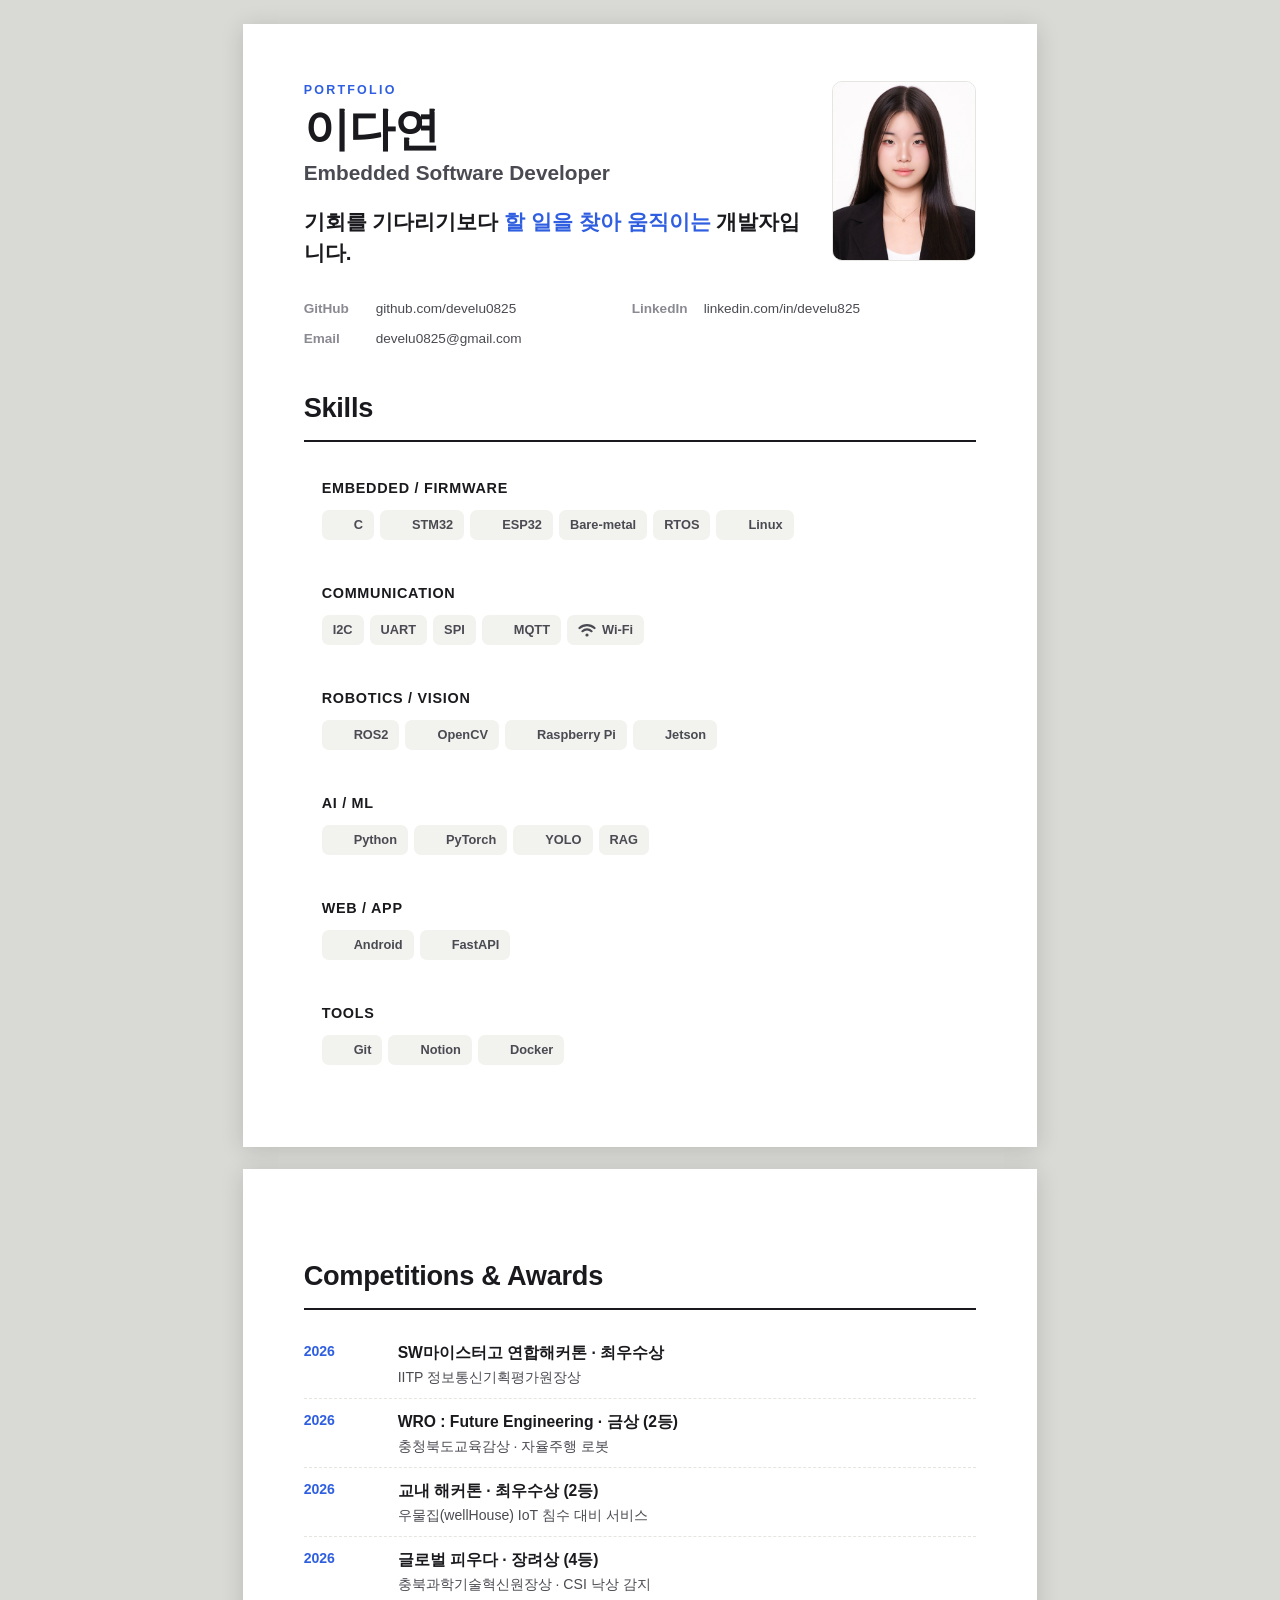
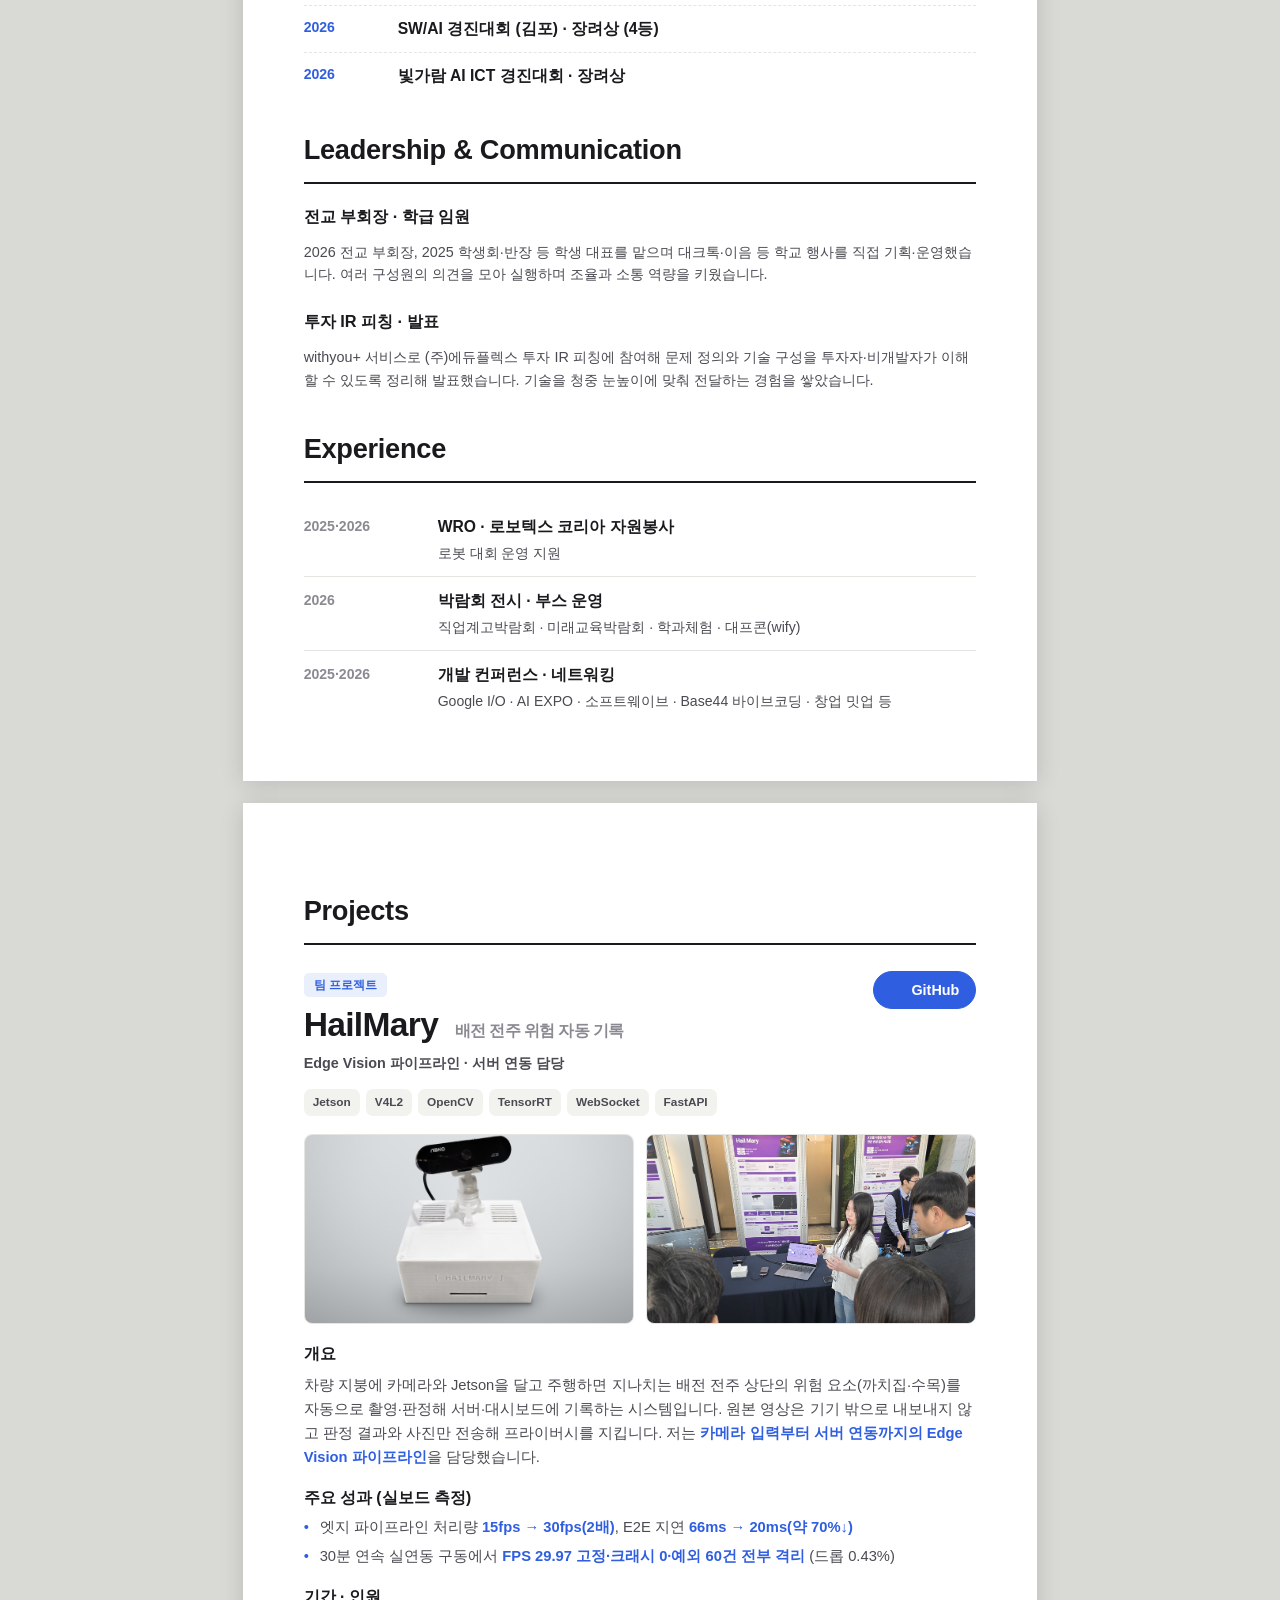
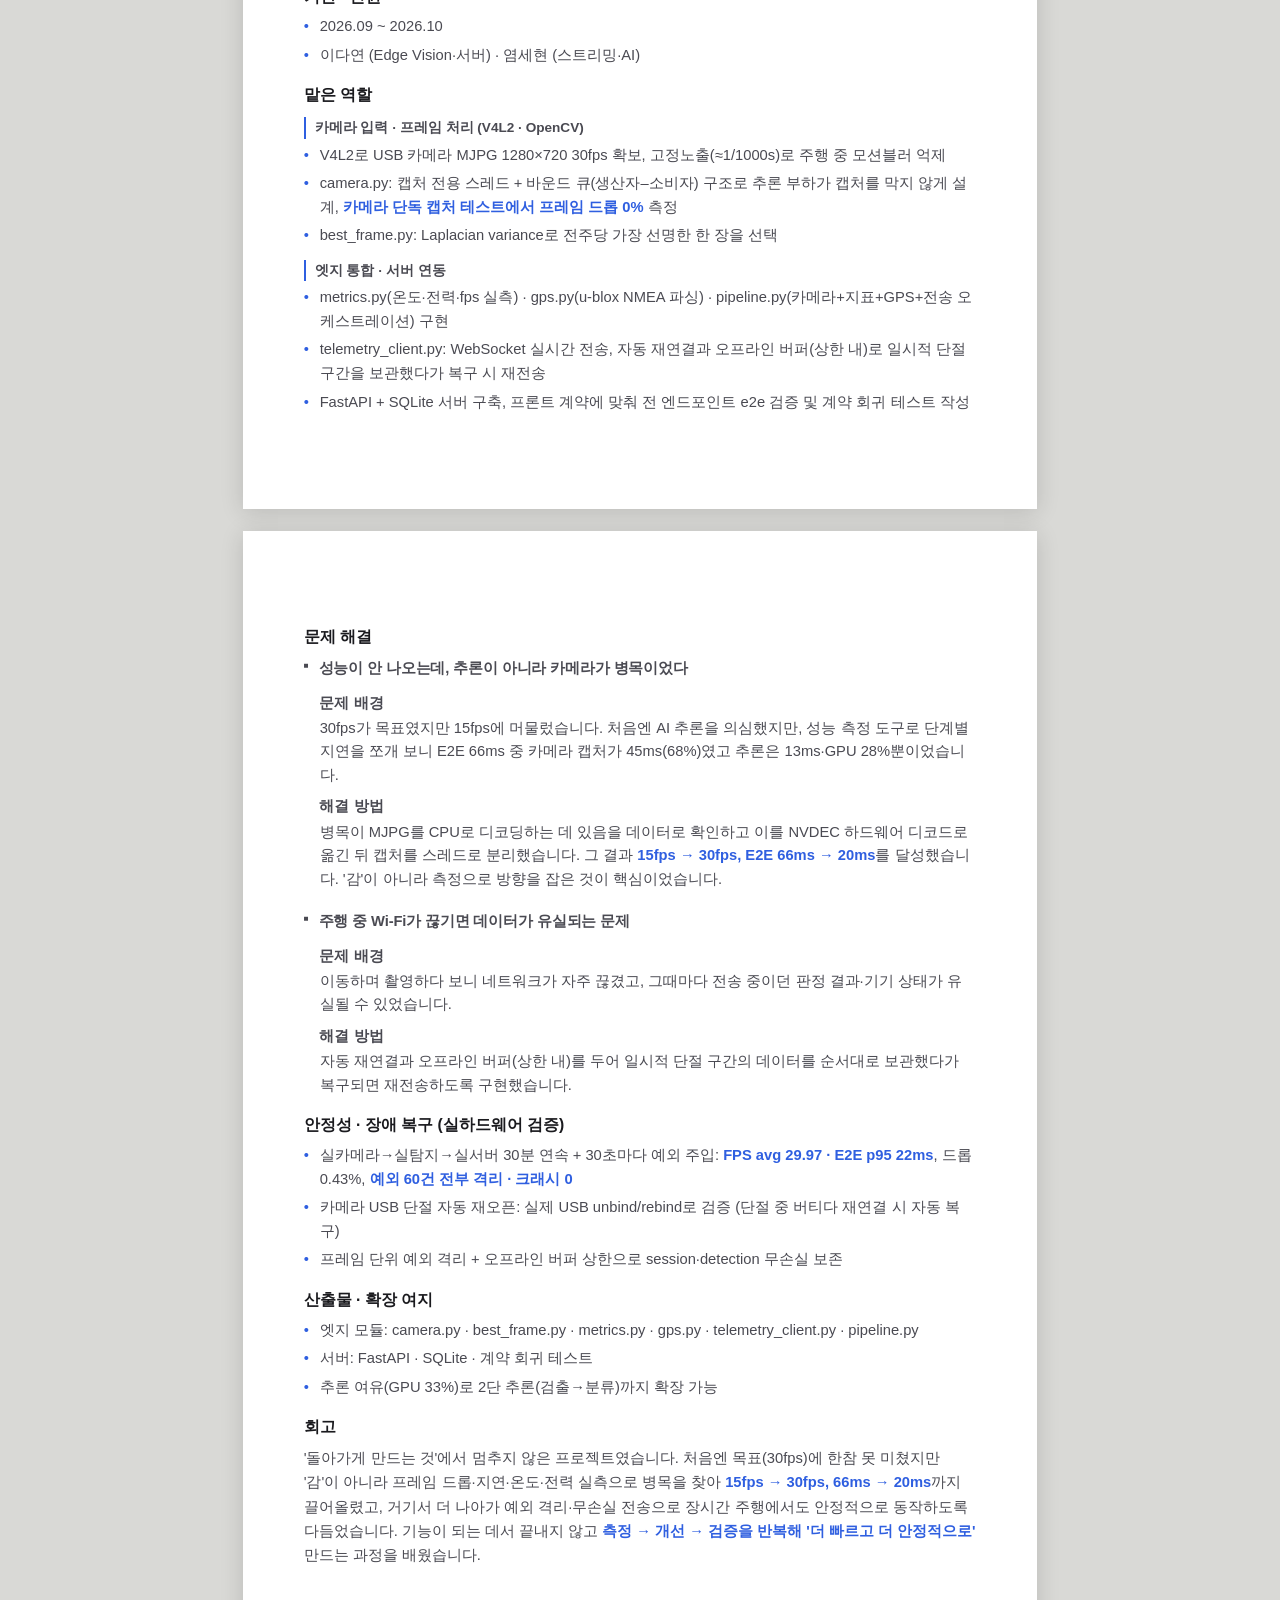
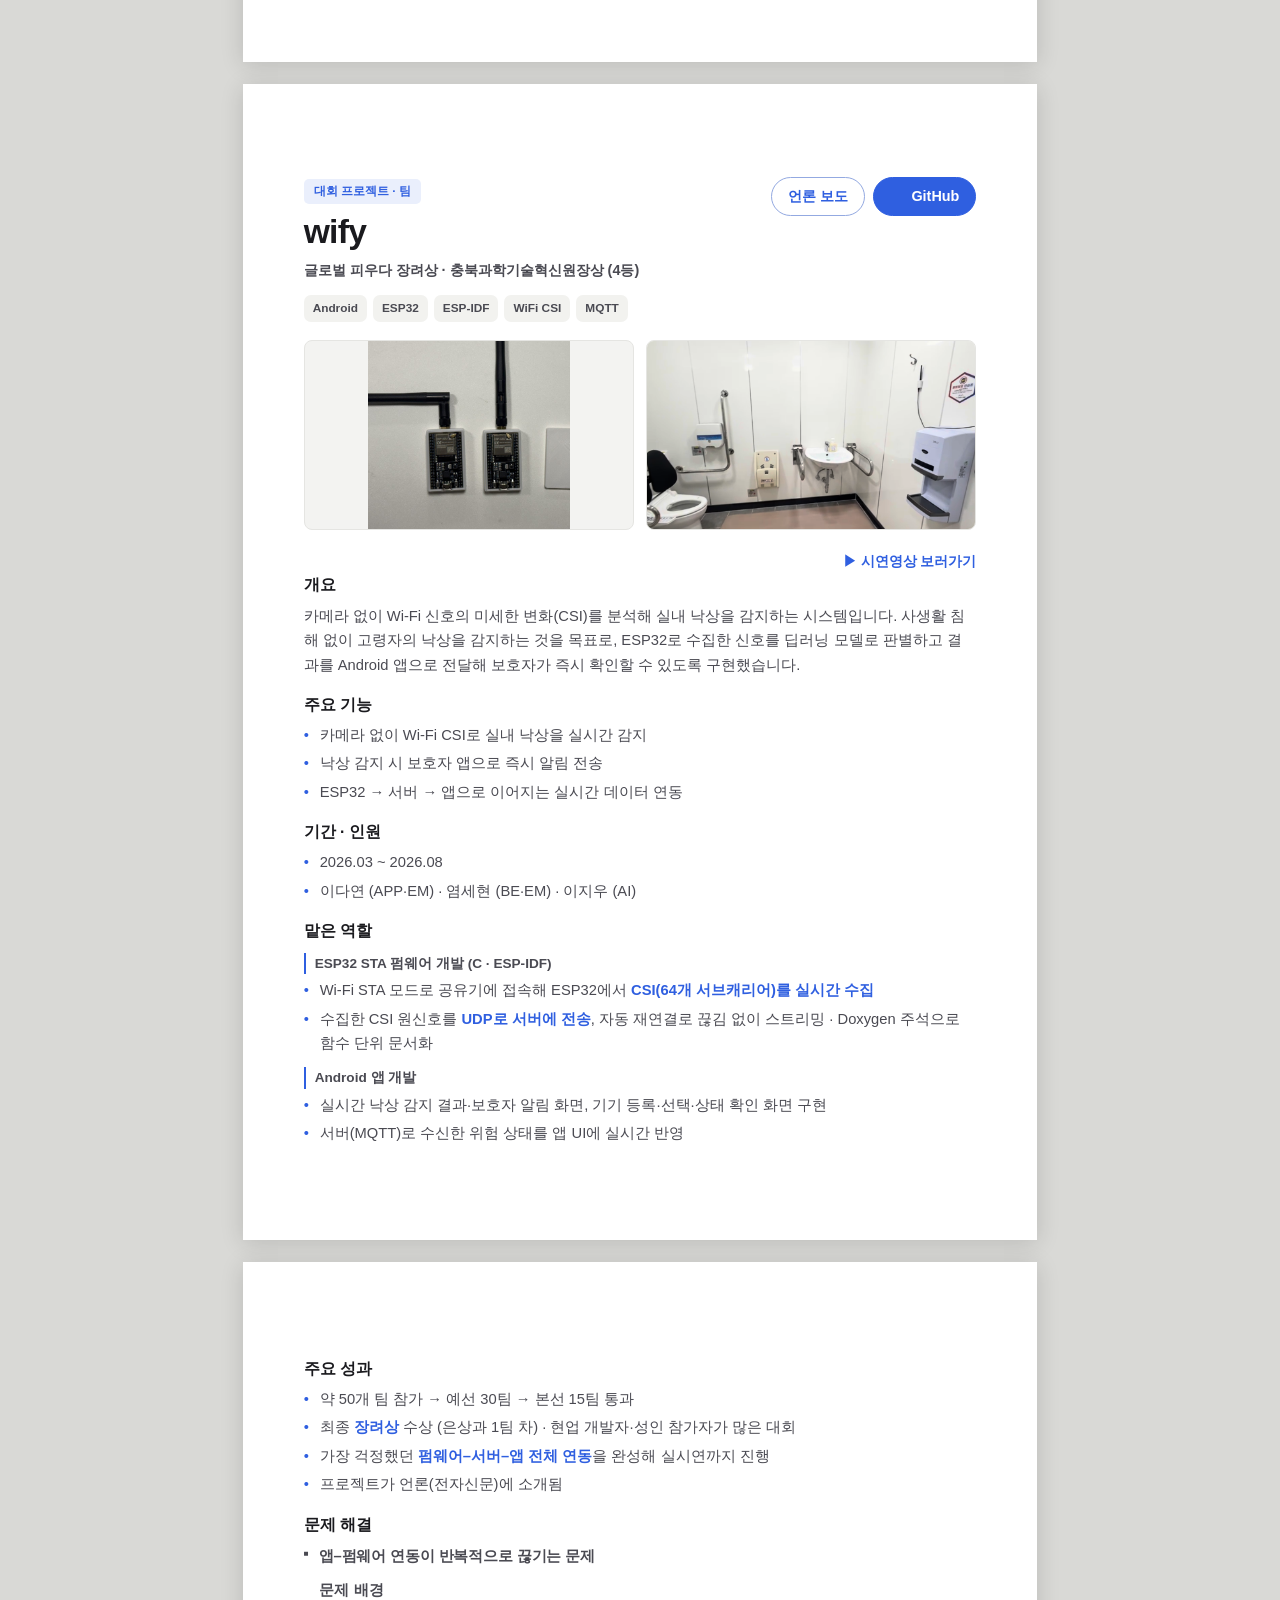
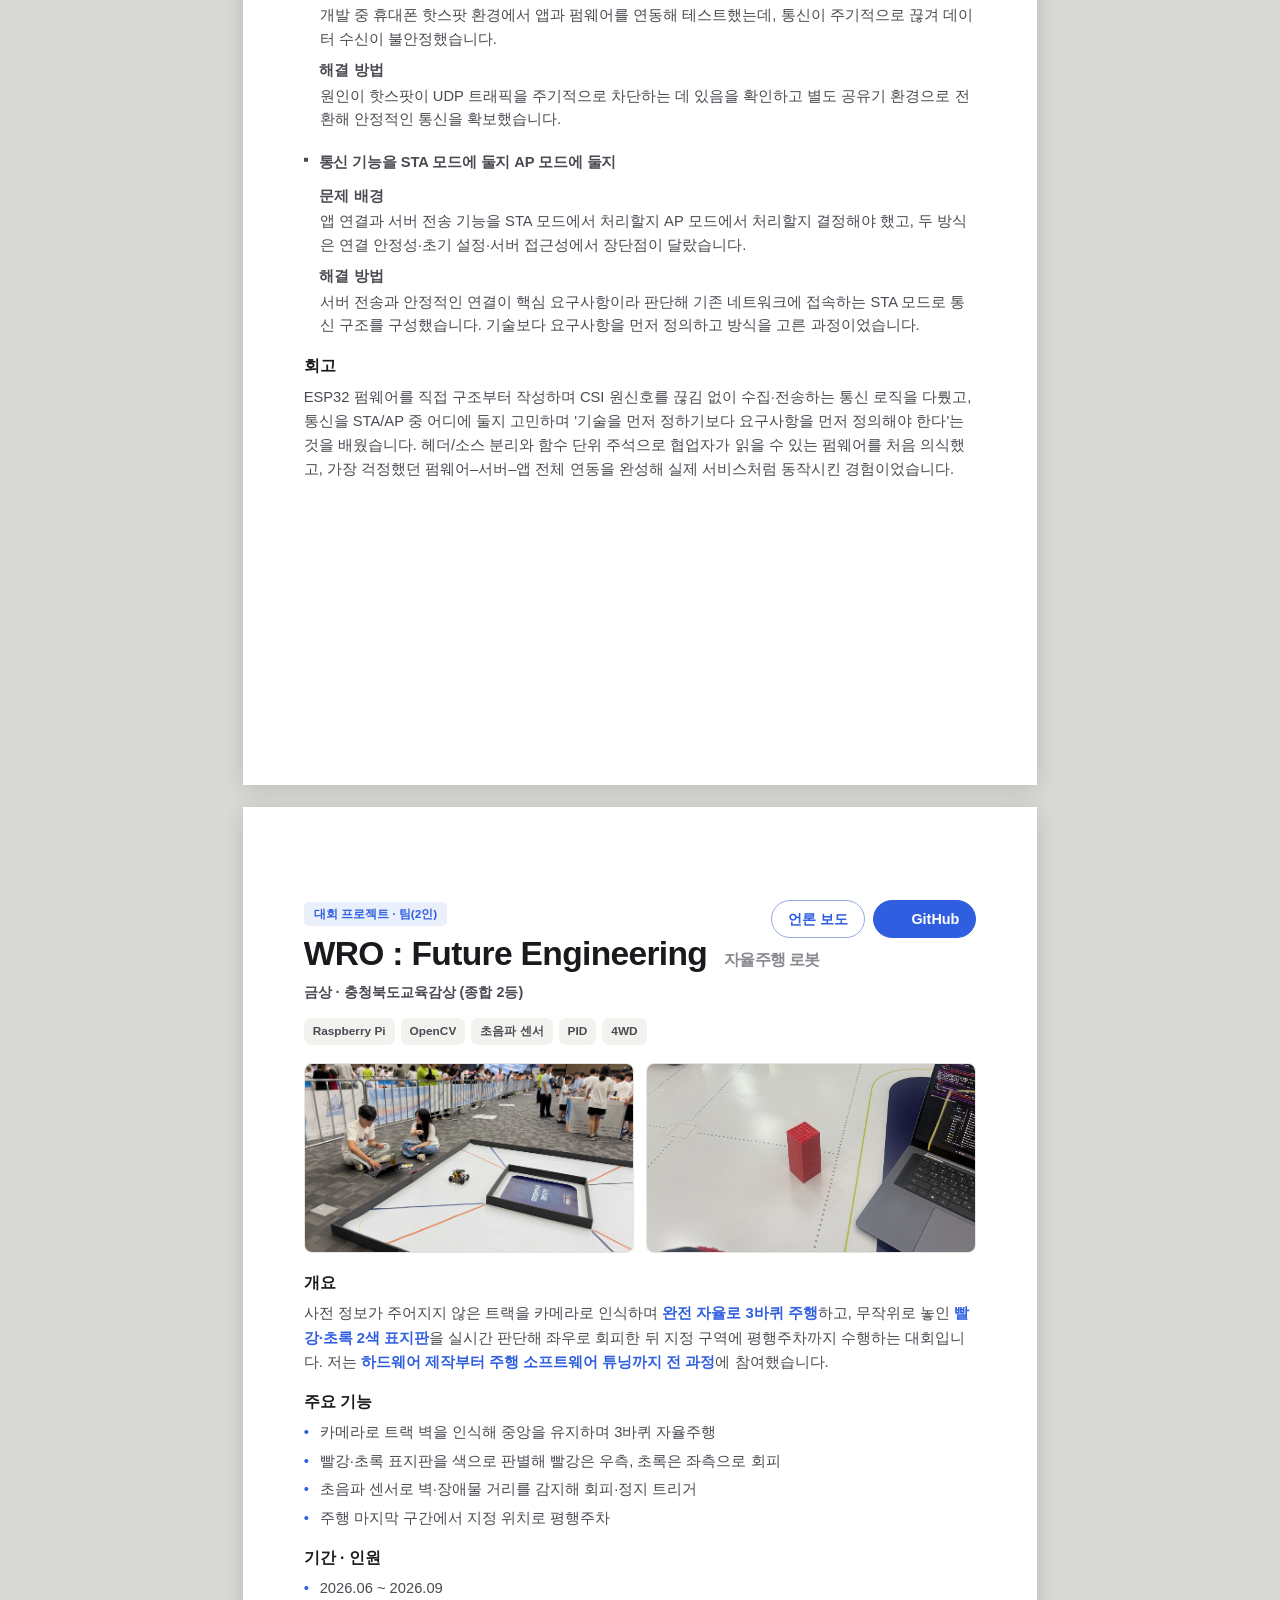
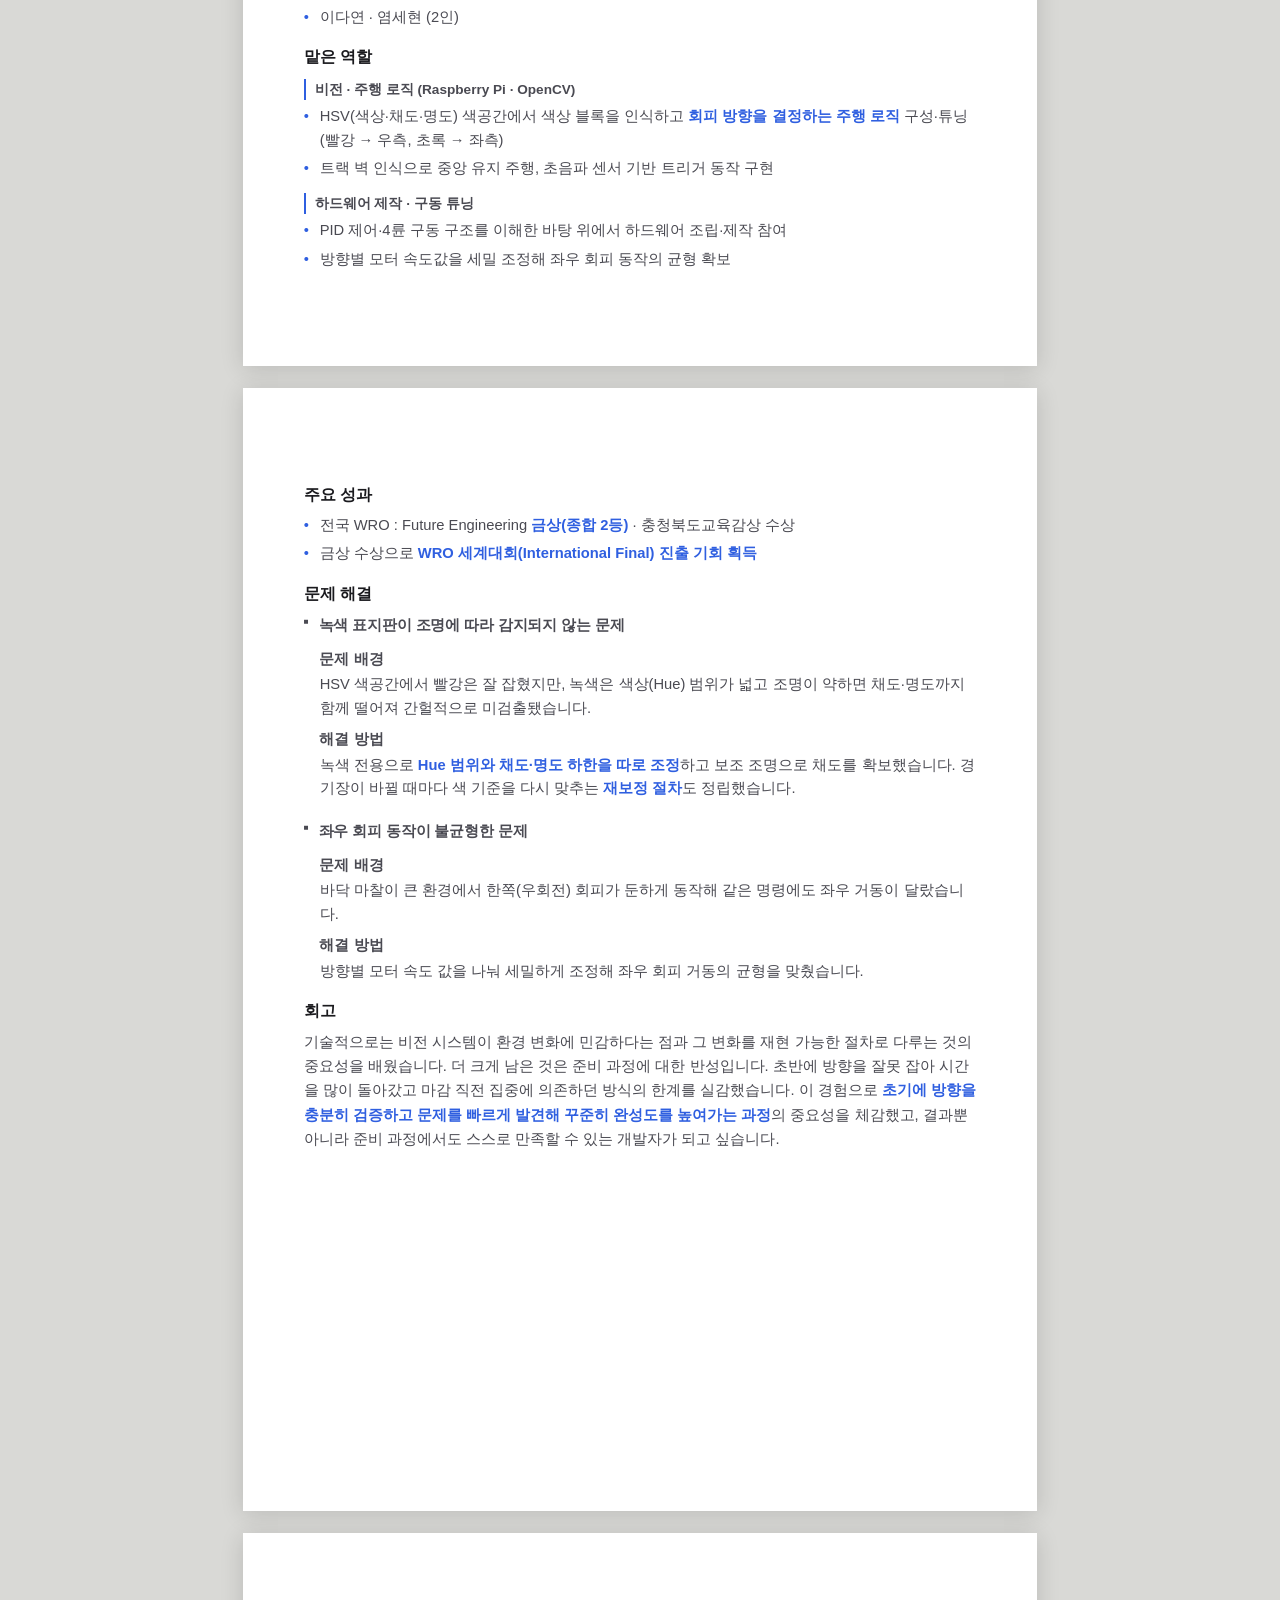
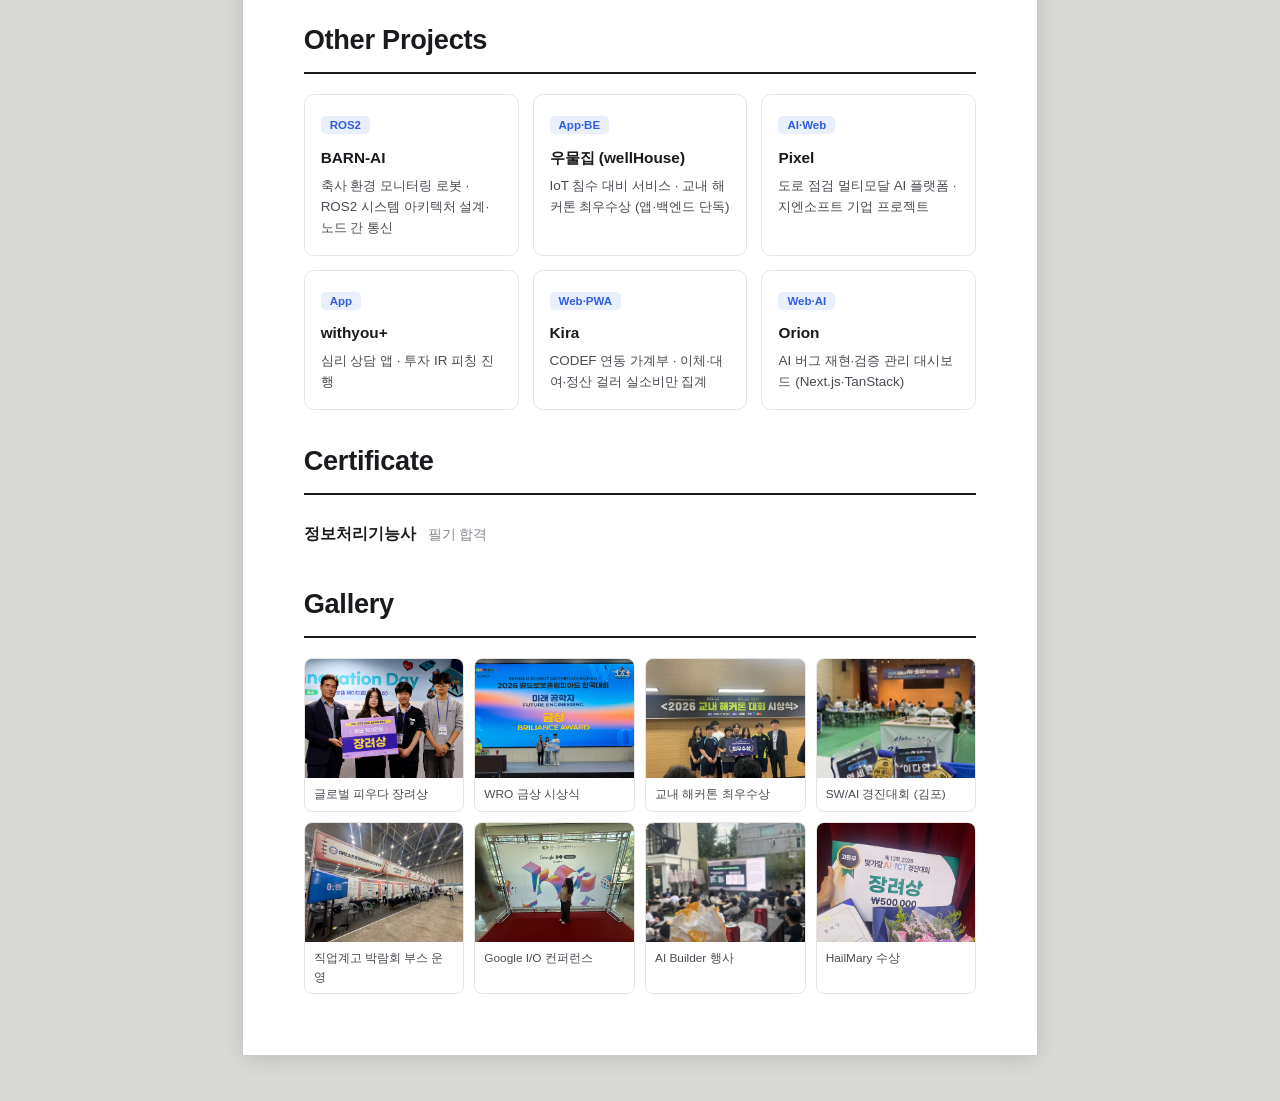
==== commit df56bcd1: "feat: Other Projects acid-rain→Orion(AI 버그 재현 대시보드) 교체·Skills 테두리만 제거(간격 유지) Co-Authored-By: Claude " ====
--- a/index.html
+++ b/index.html
@@ -458,10 +458,10 @@
           <h3>Kira</h3>
           <p>CODEF 연동 가계부 · 이체·대여·정산 걸러 실소비만 집계</p>
         </a>
-        <a class="mini" href="https://github.com/develu0825/acid-rain-game_JP" target="_blank" rel="noopener">
-          <span class="mini__lang">JS</span>
-          <h3>acid-rain-game</h3>
-          <p>단어 타이핑 산성비 게임</p>
+        <a class="mini" href="https://github.com/NONAMEDKERNEL" target="_blank" rel="noopener">
+          <span class="mini__lang">Web·AI</span>
+          <h3>Orion</h3>
+          <p>AI 버그 재현·검증 관리 대시보드 (Next.js·TanStack)</p>
         </a>
       </div>
     </section>
--- a/assets/style.css
+++ b/assets/style.css
@@ -88,7 +88,7 @@
 
 /* ==================== SKILLS ==================== */
 .skills { display: flex; flex-direction: column; gap: 12px; }
-.skills__group { border: 1px solid var(--line); border-radius: 12px; padding: 15px 18px; }
+.skills__group { border-radius: 12px; padding: 15px 18px; }
 .skills__group h3 { font-size: .9rem; font-weight: 700; text-transform: uppercase; letter-spacing: .05em; color: var(--ink); margin-bottom: 10px; }
 .pills { list-style: none; display: flex; flex-wrap: wrap; gap: 6px; }
 .pills li {
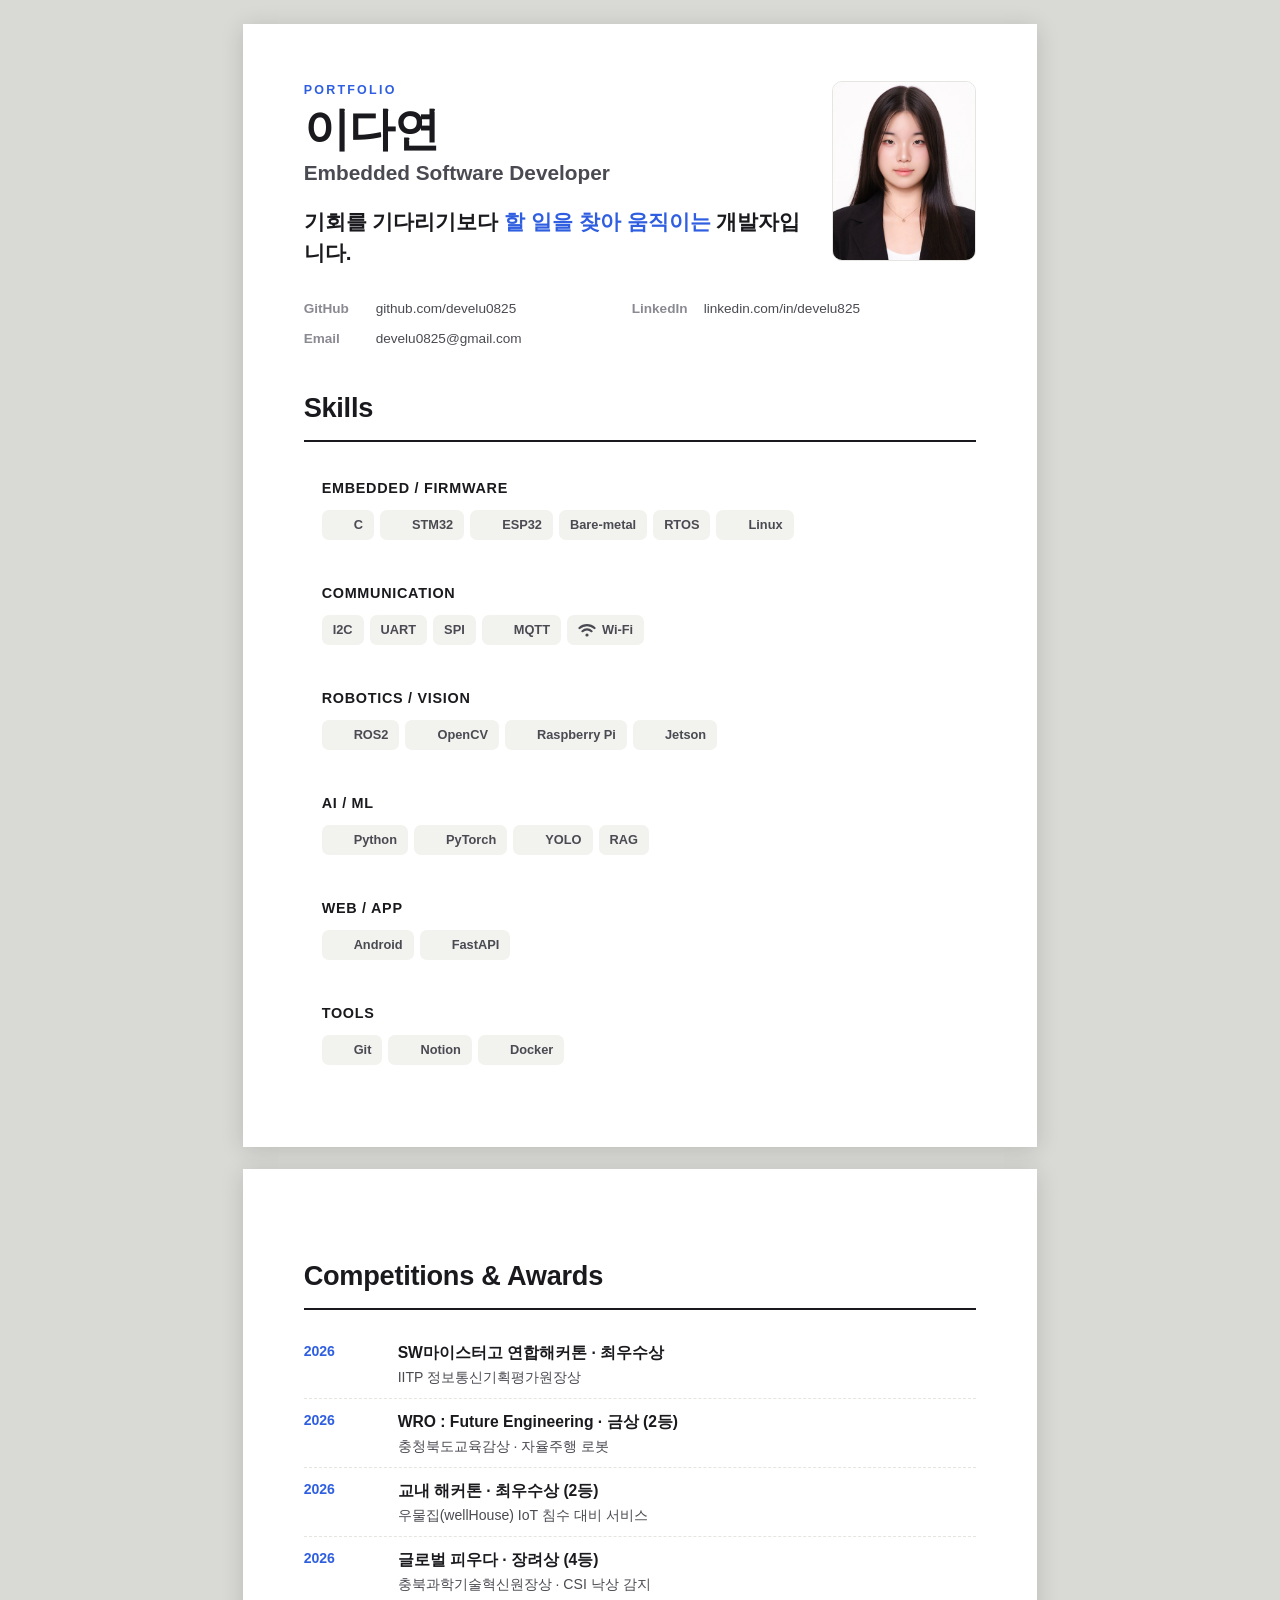
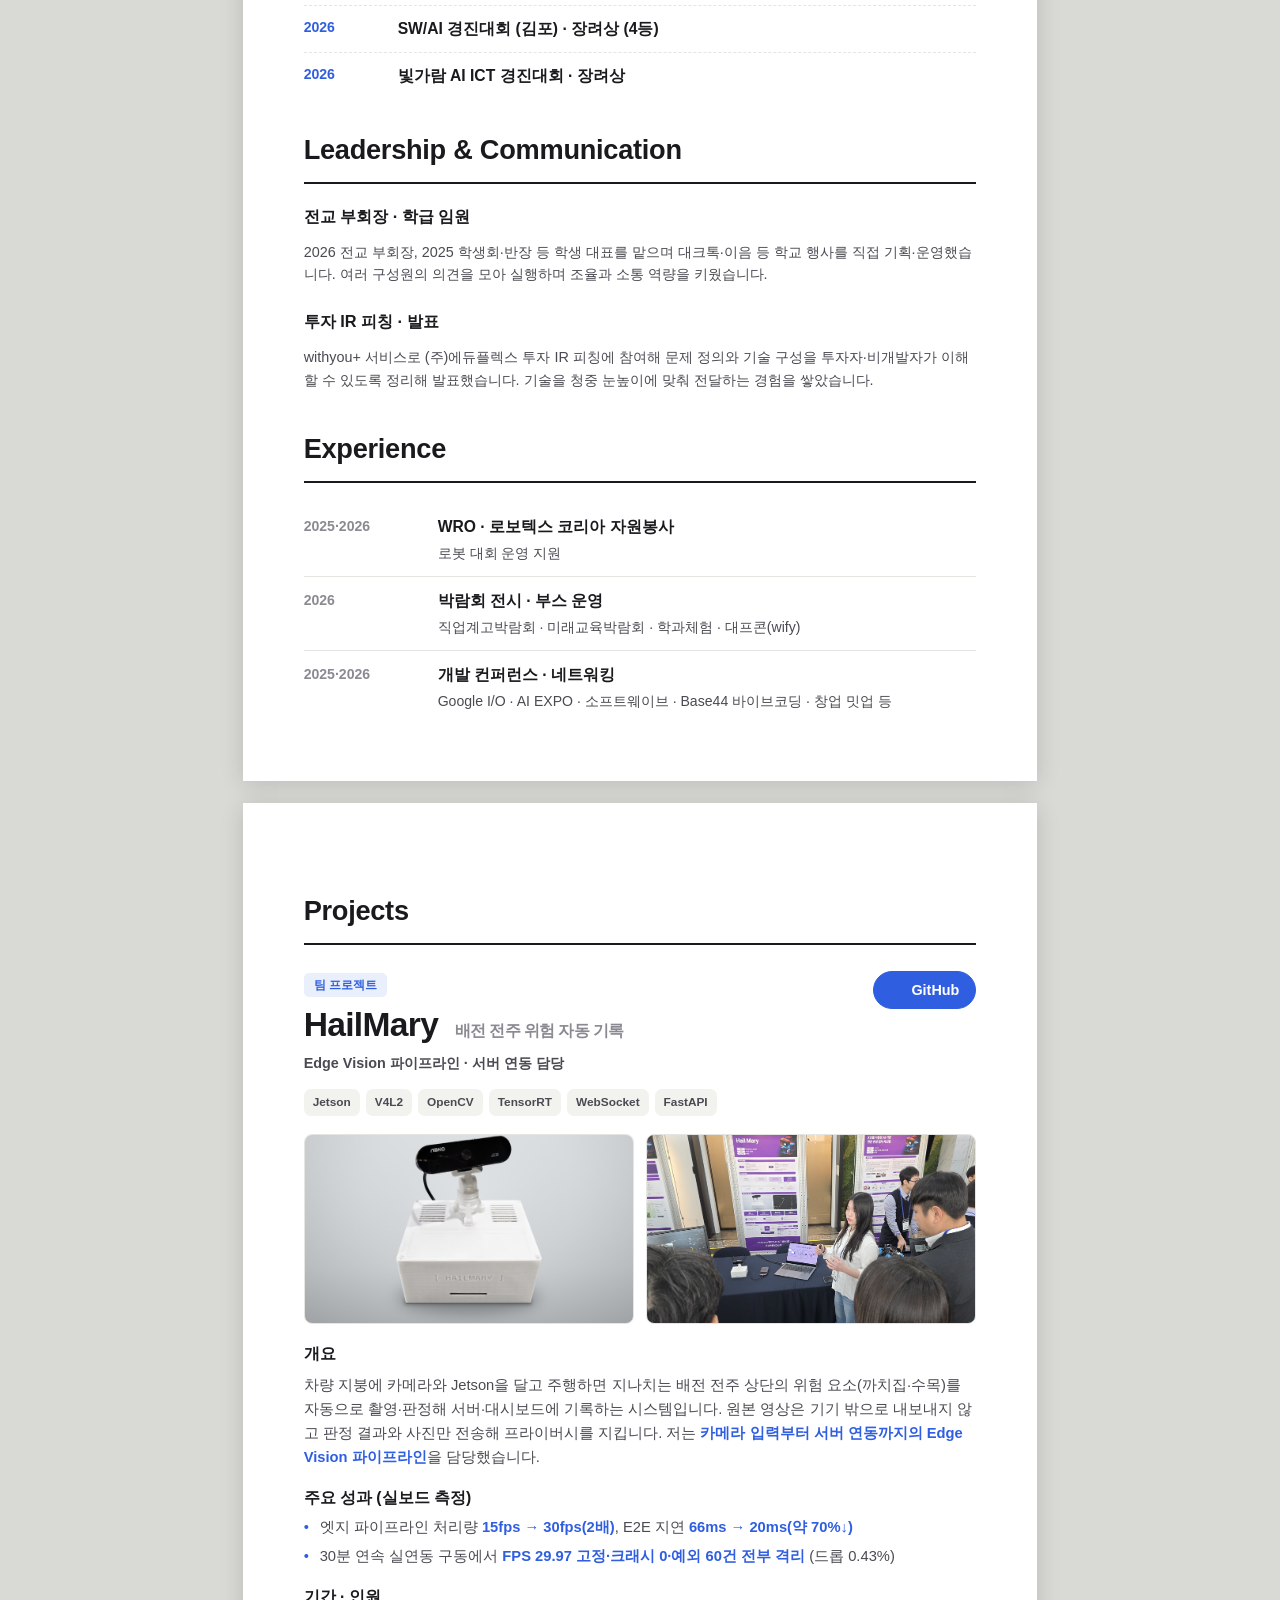
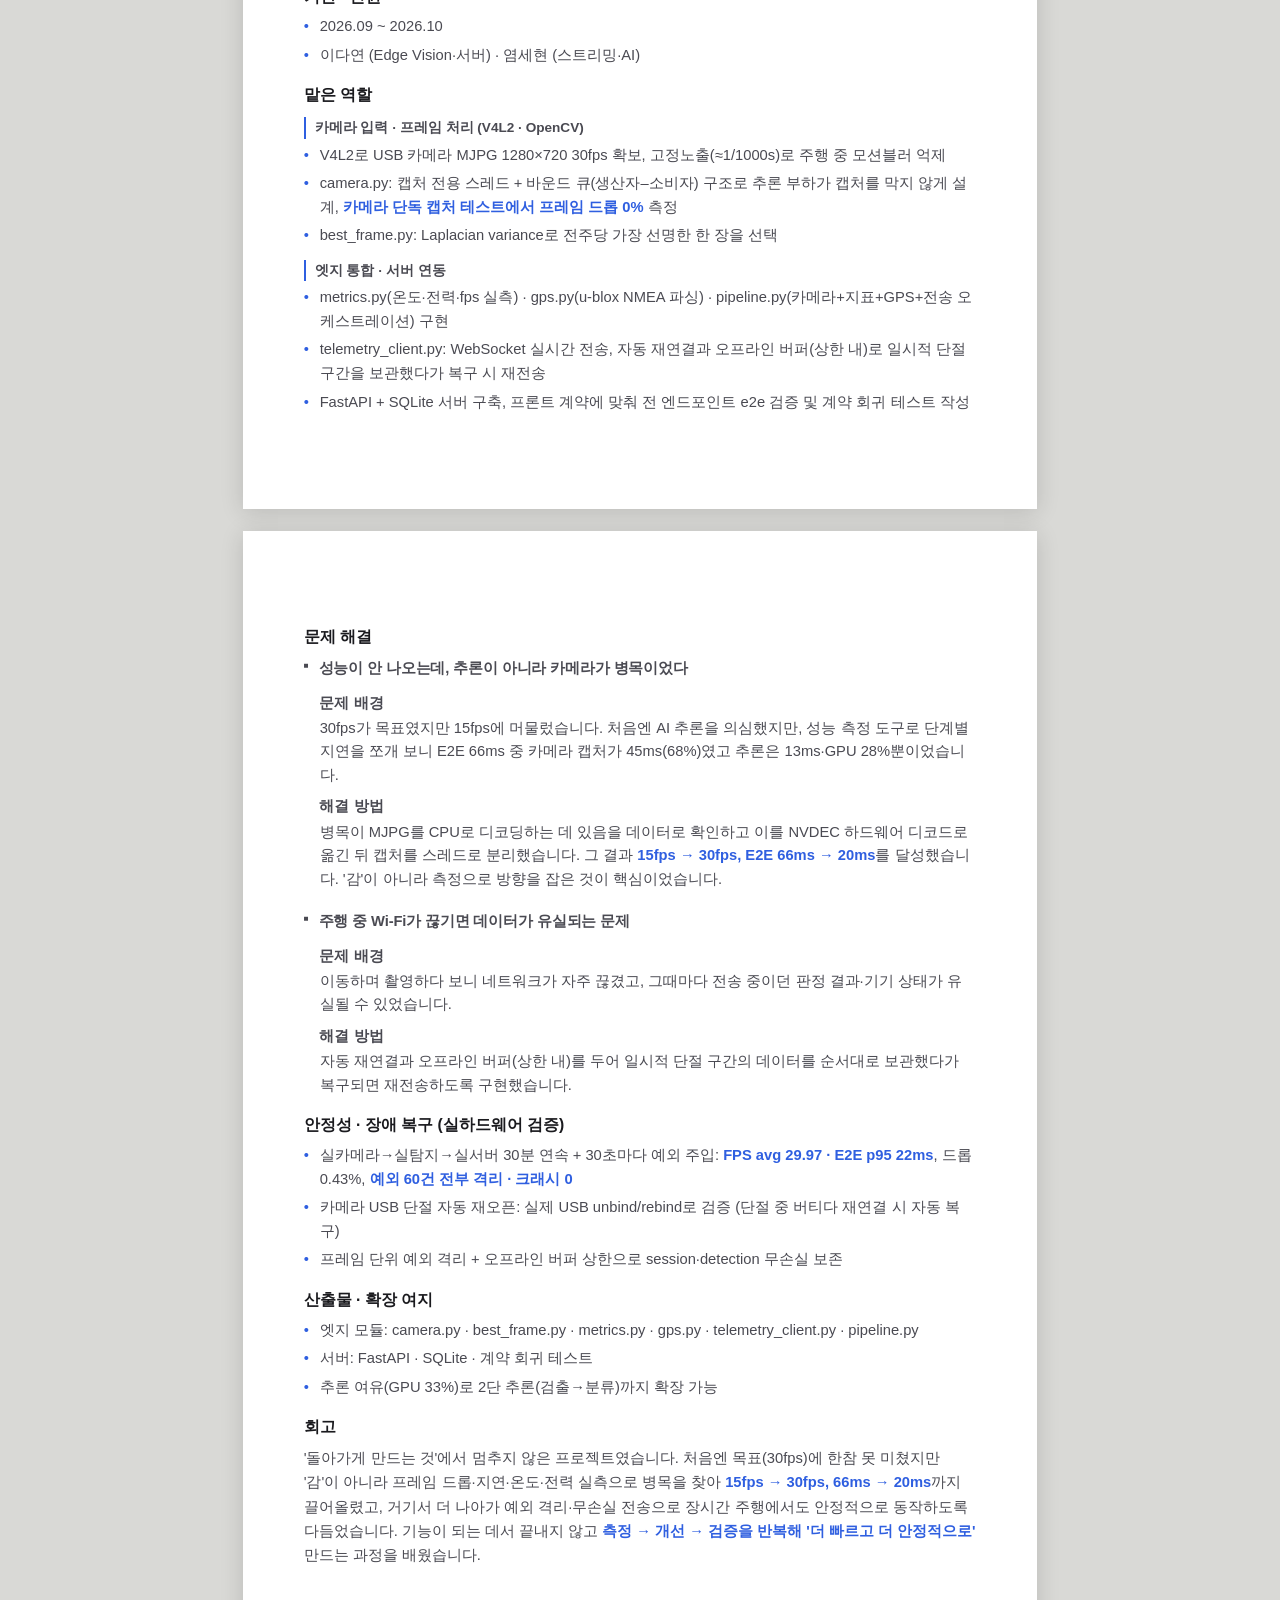
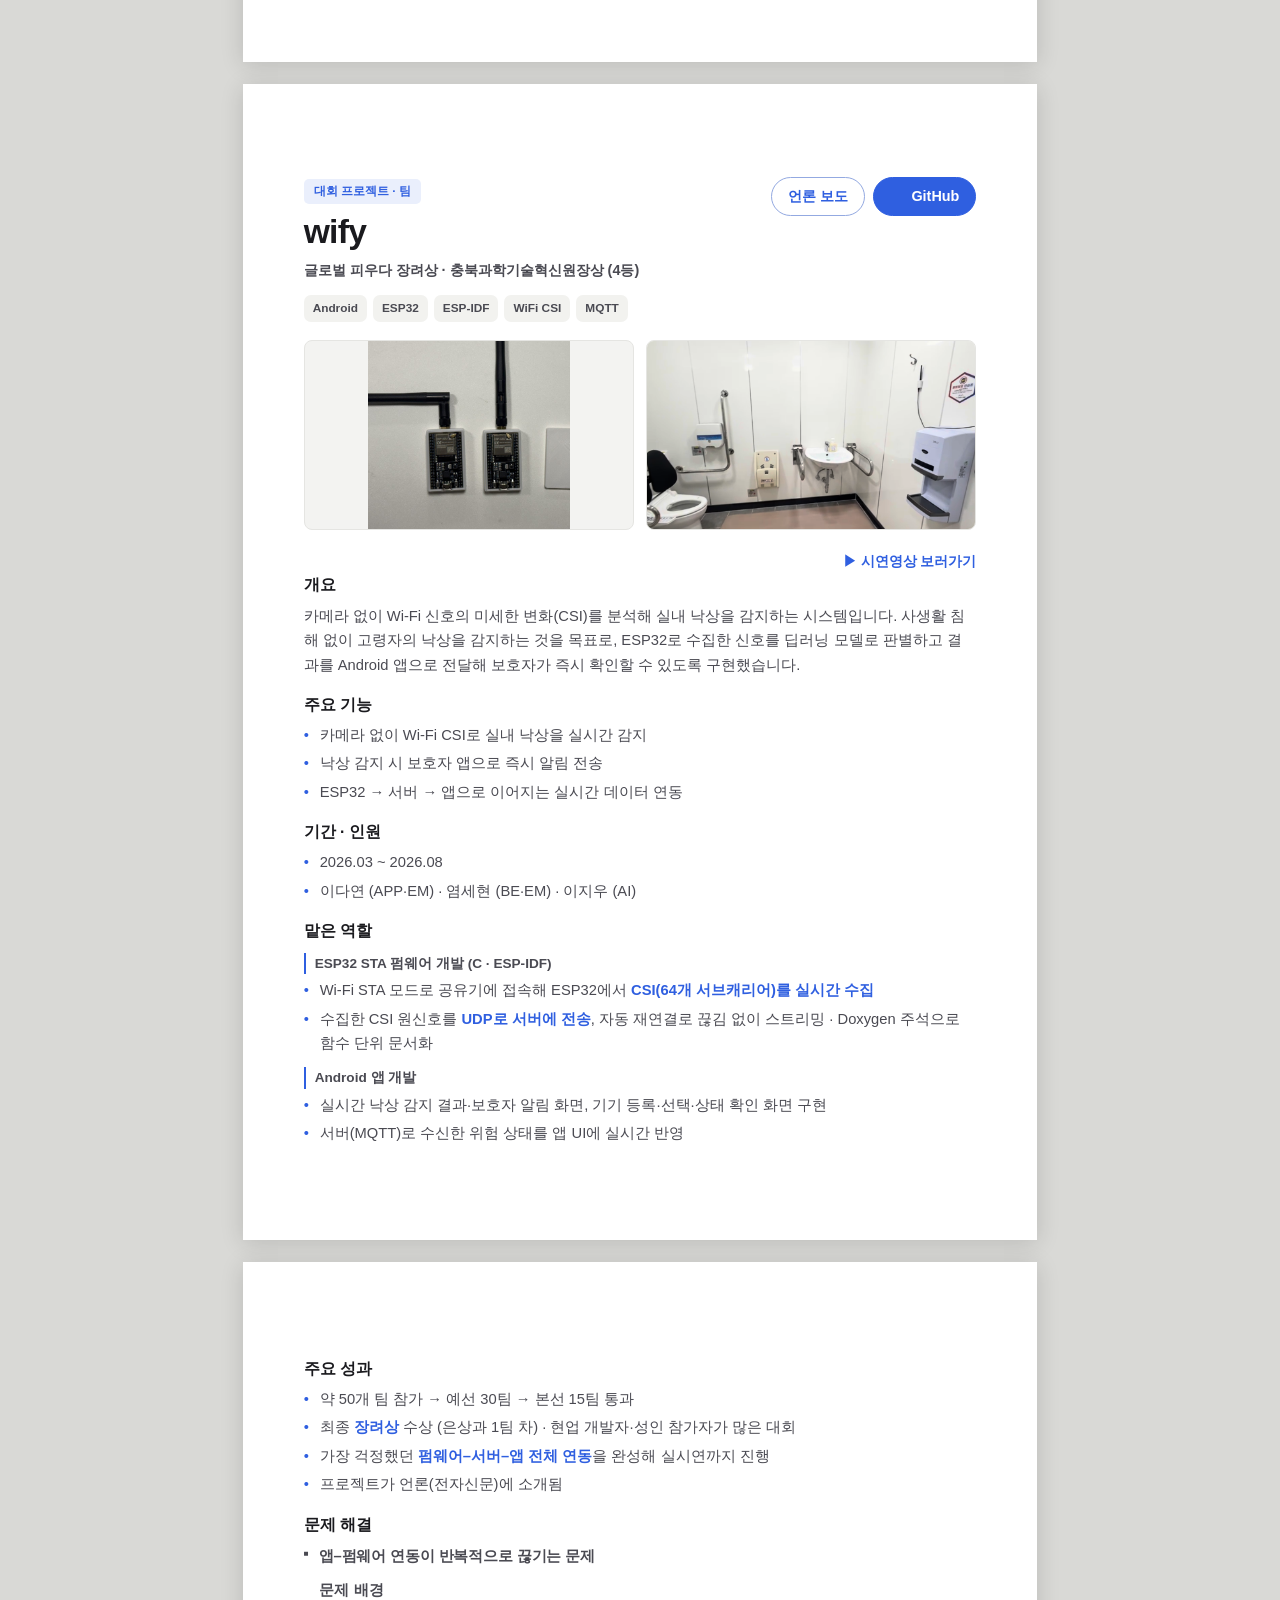
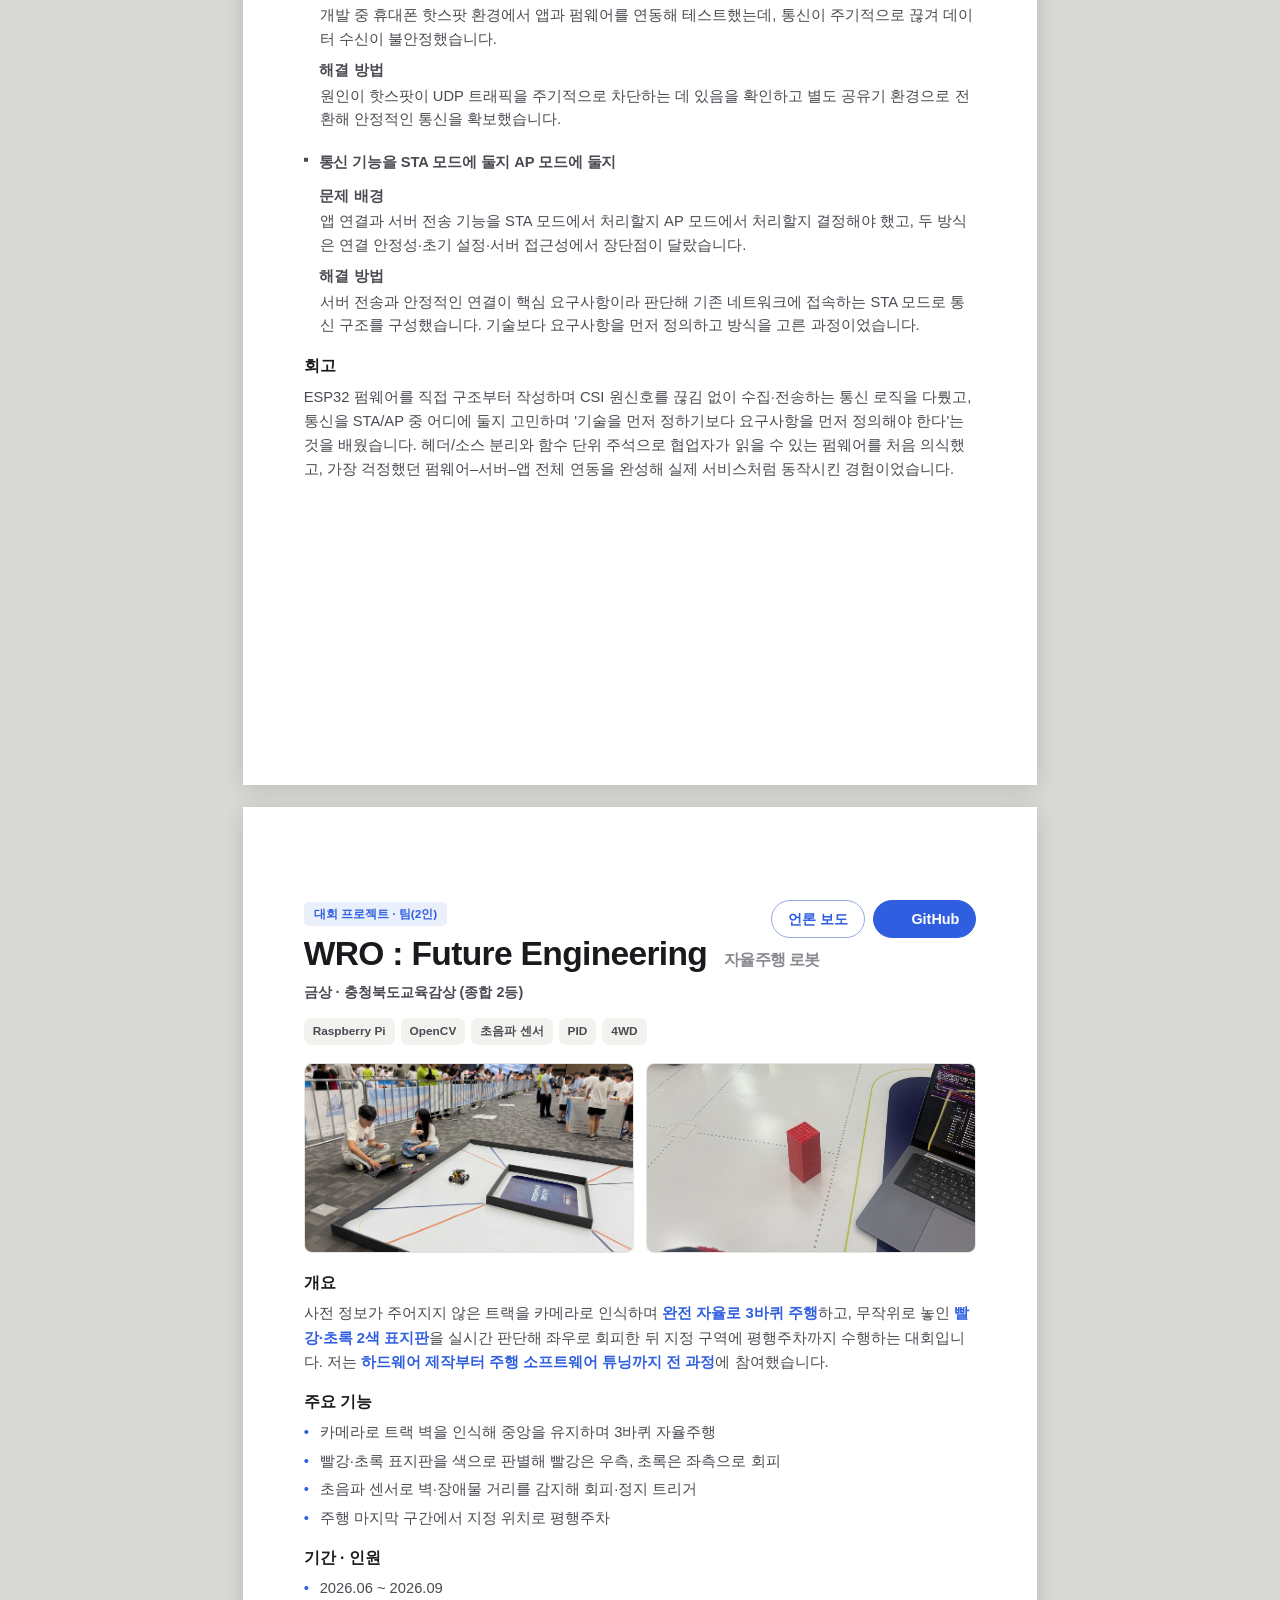
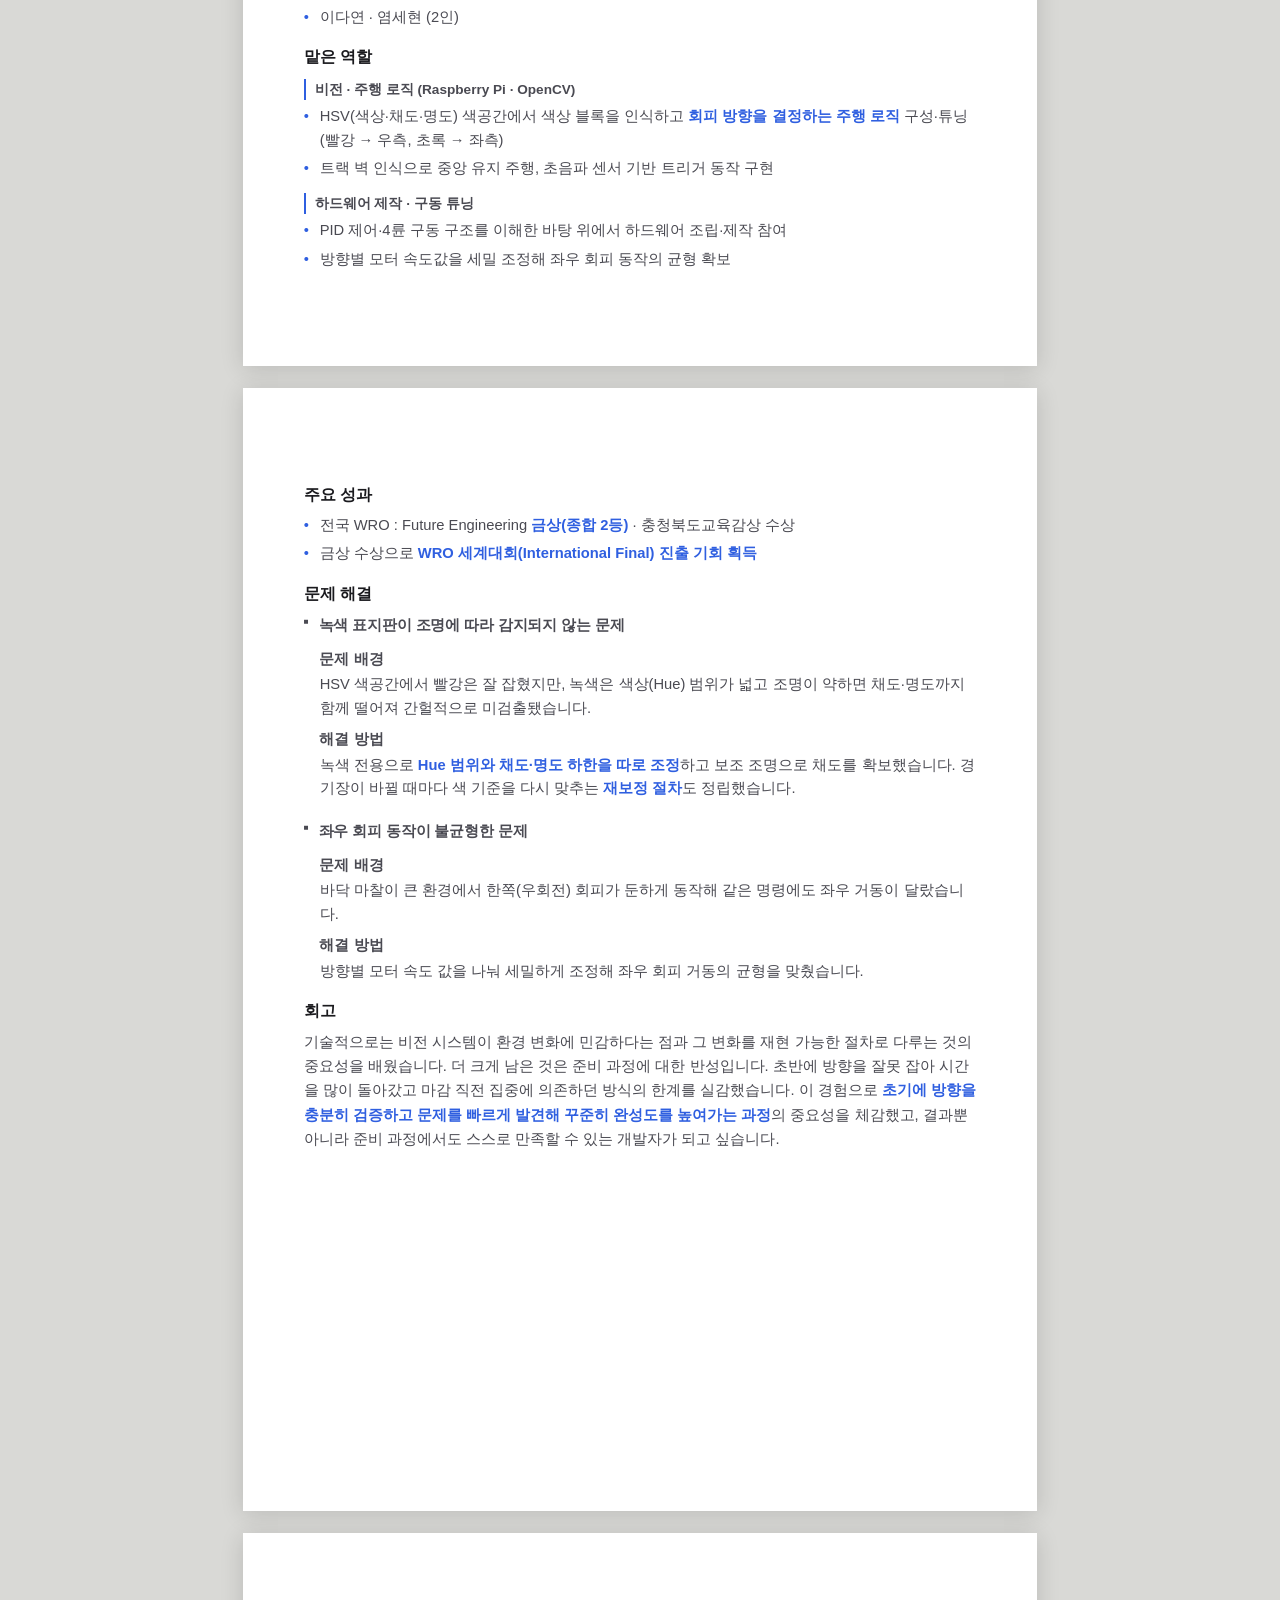
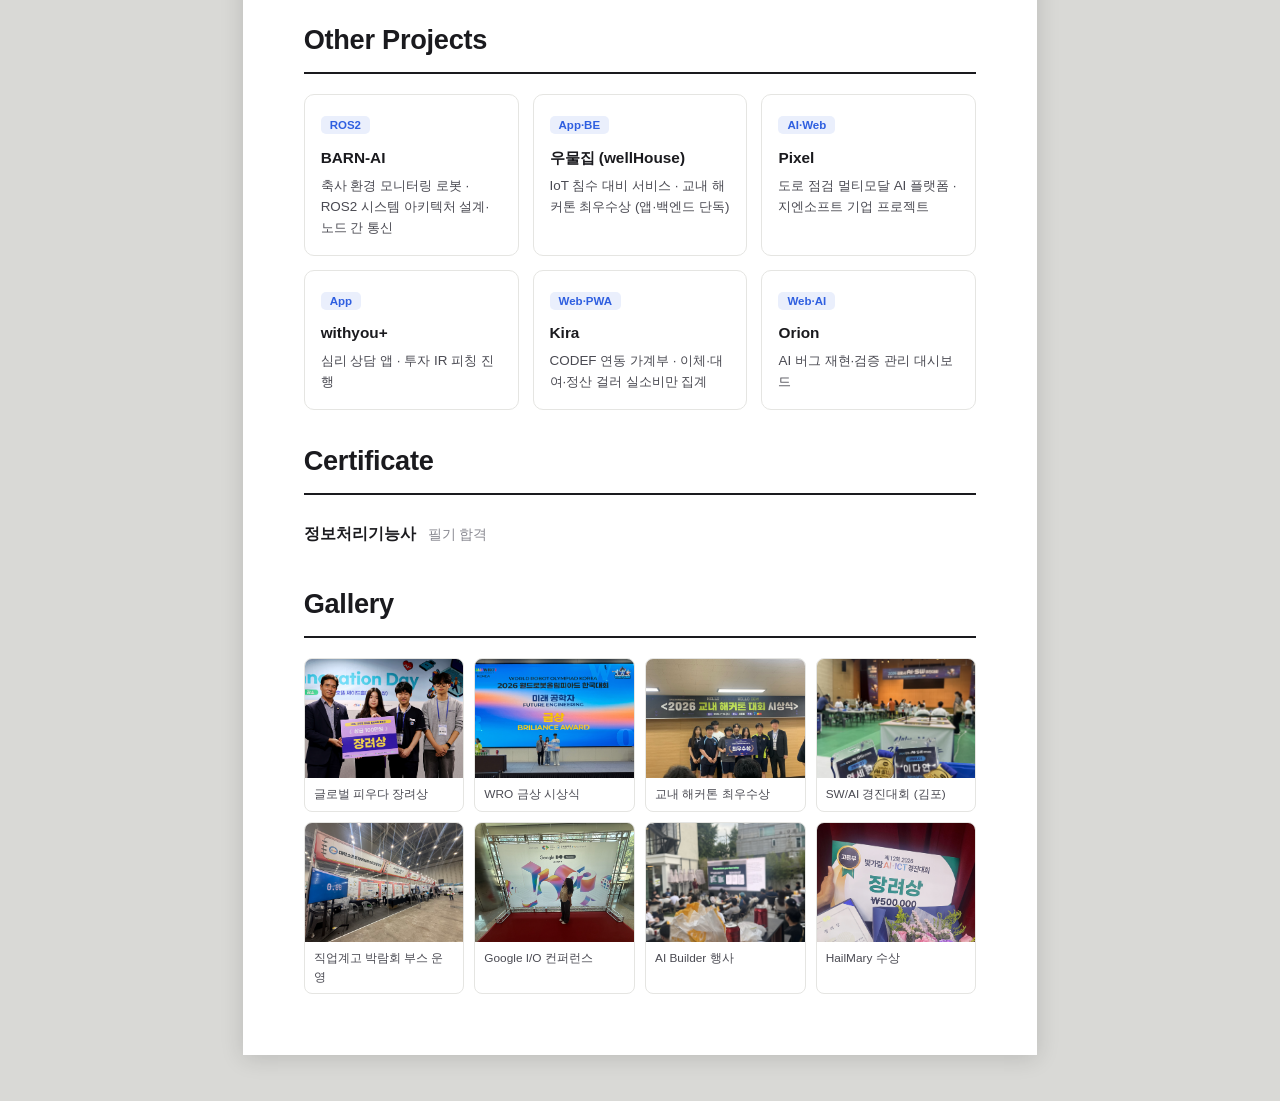
==== commit 1a27fdc1: "style: Other Projects Orion 설명에서 기술스택(Next.js·TanStack) 제거 Co-Authored-By: Claude Opus 4.8 (1M conte" ====
--- a/index.html
+++ b/index.html
@@ -461,7 +461,7 @@
         <a class="mini" href="https://github.com/NONAMEDKERNEL" target="_blank" rel="noopener">
           <span class="mini__lang">Web·AI</span>
           <h3>Orion</h3>
-          <p>AI 버그 재현·검증 관리 대시보드 (Next.js·TanStack)</p>
+          <p>AI 버그 재현·검증 관리 대시보드</p>
         </a>
       </div>
     </section>
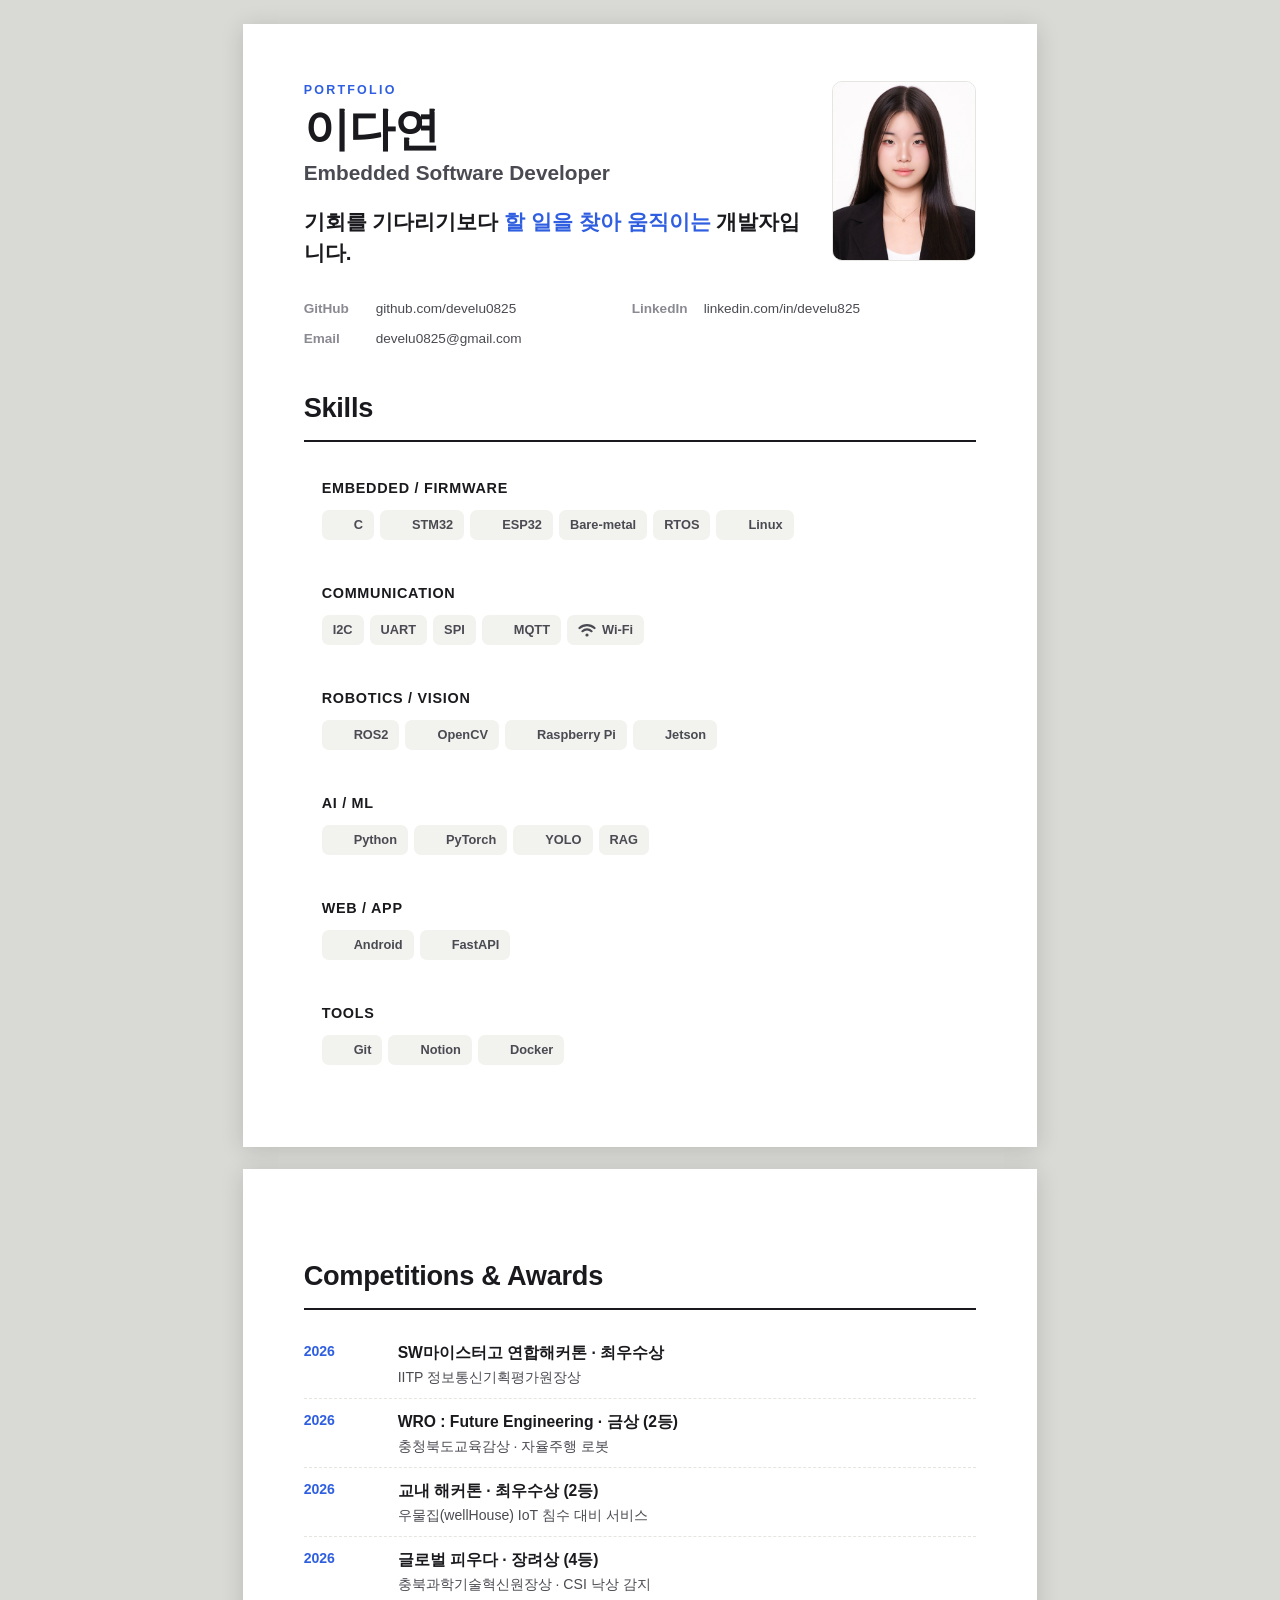
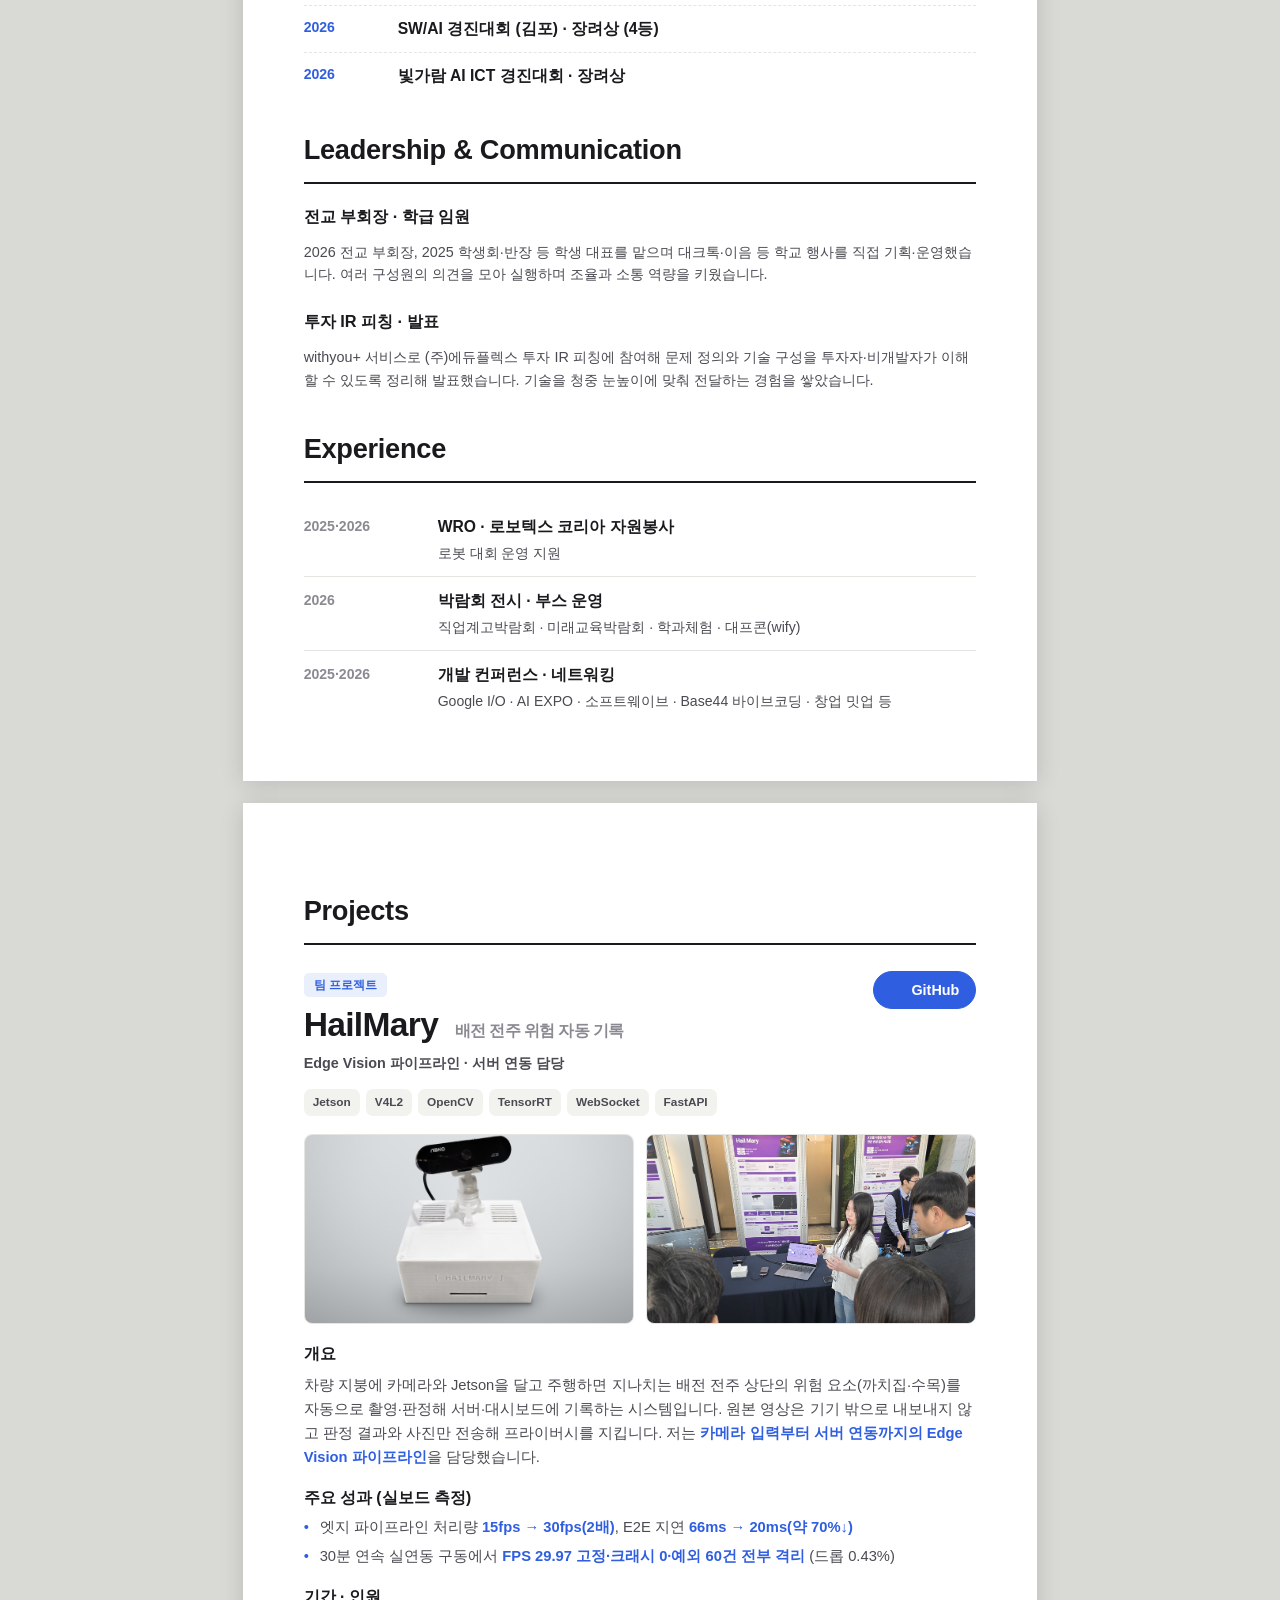
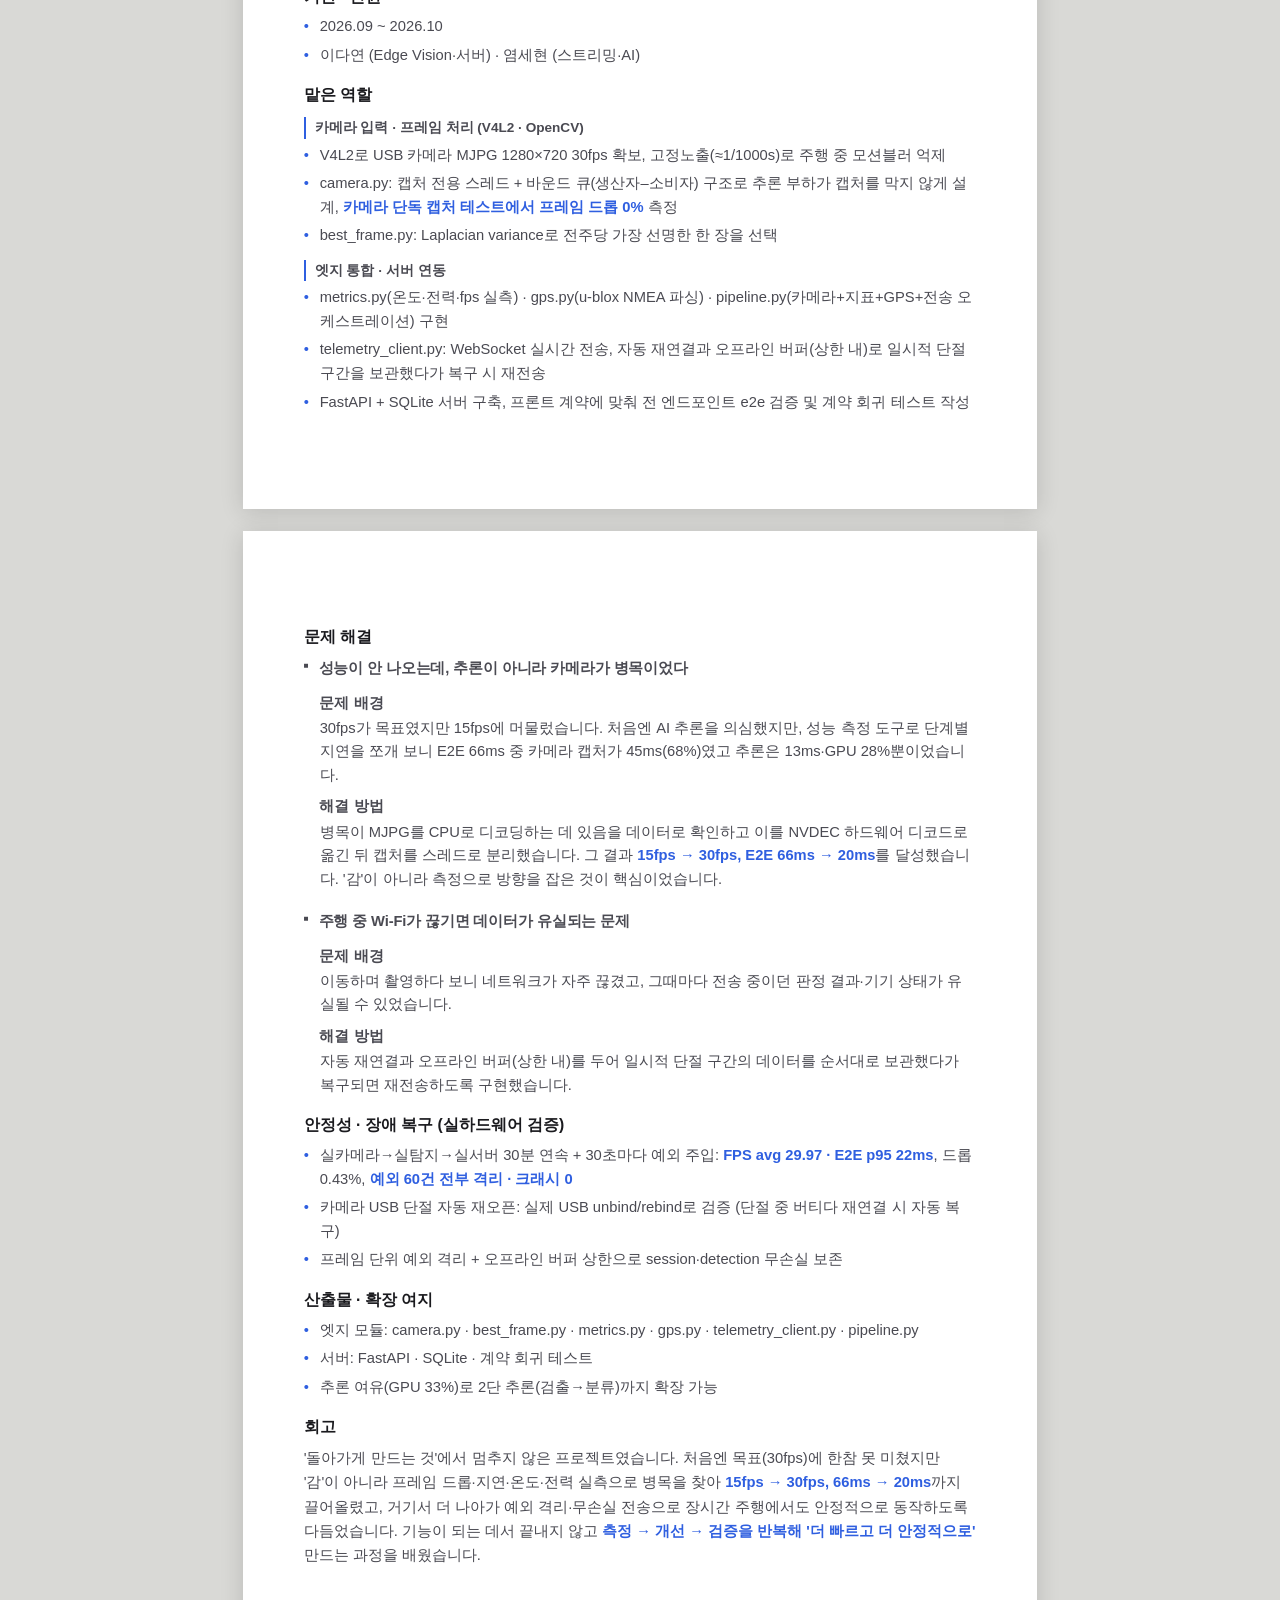
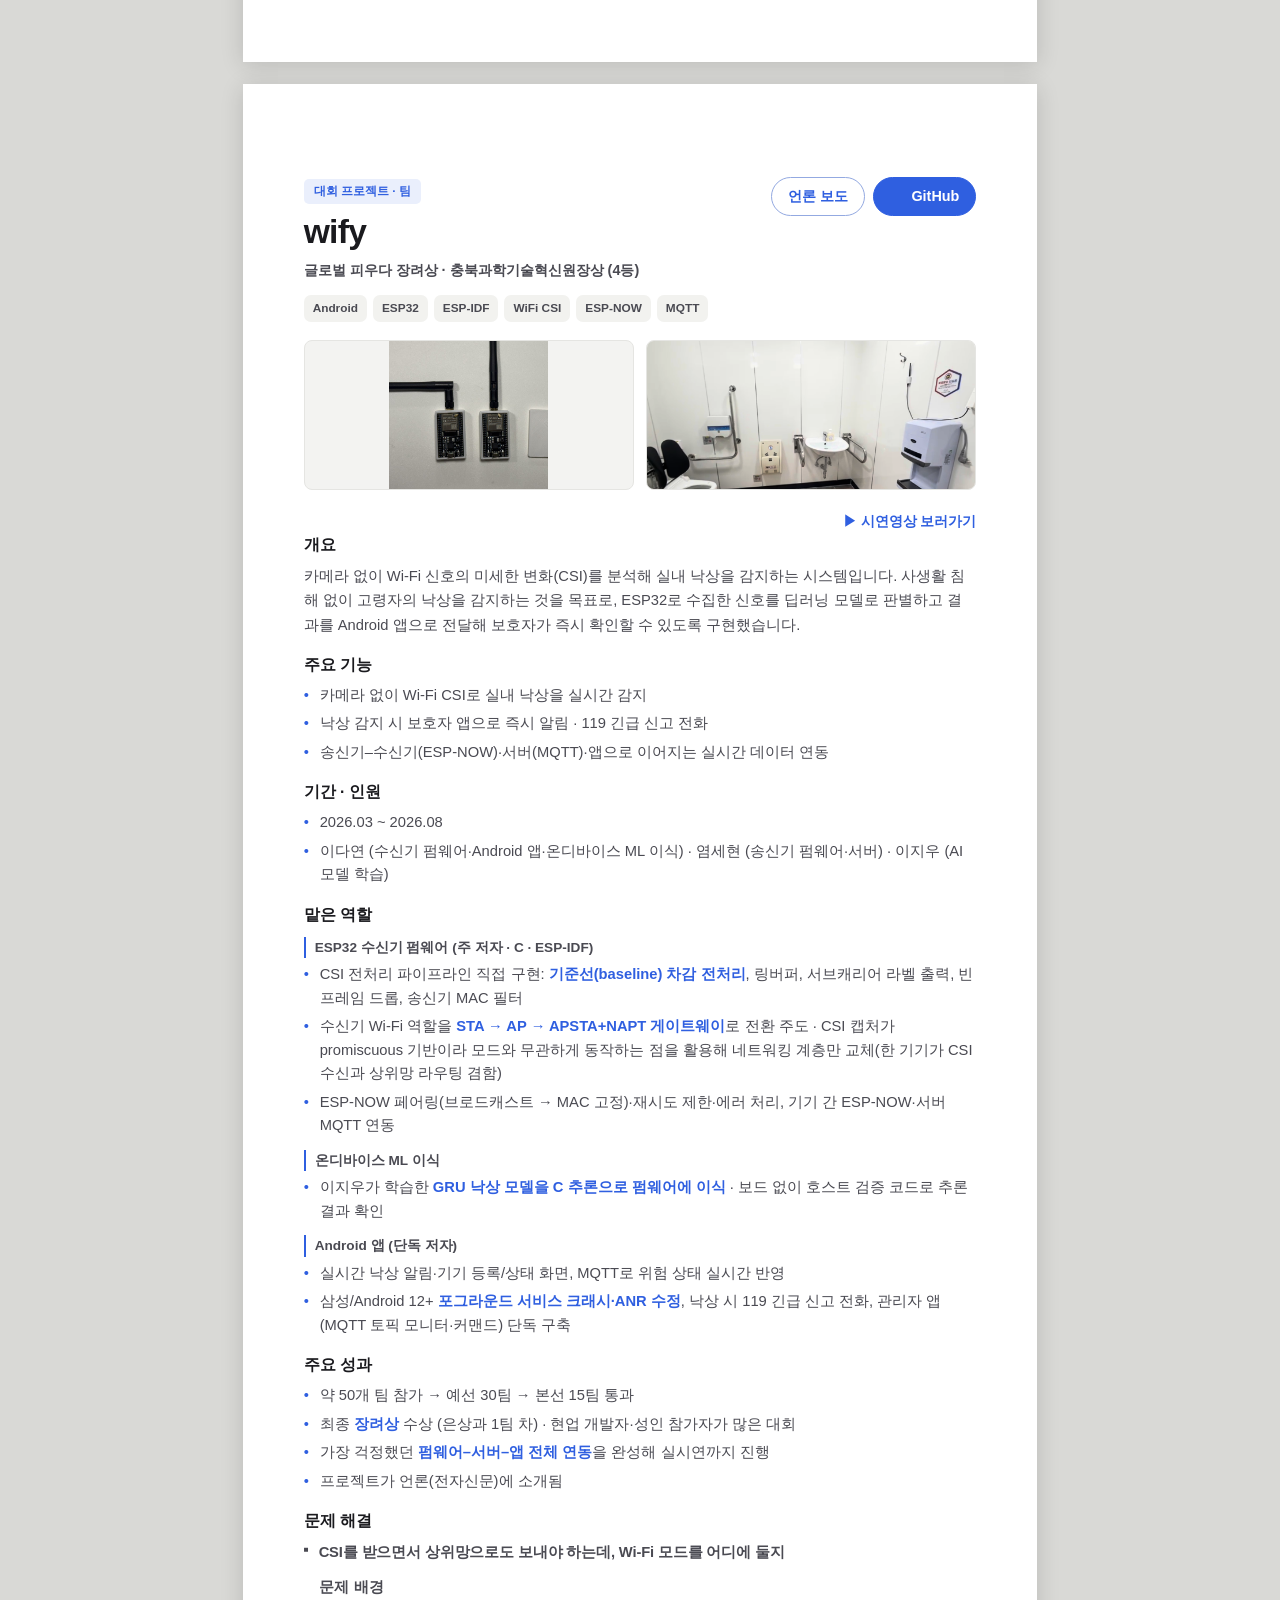
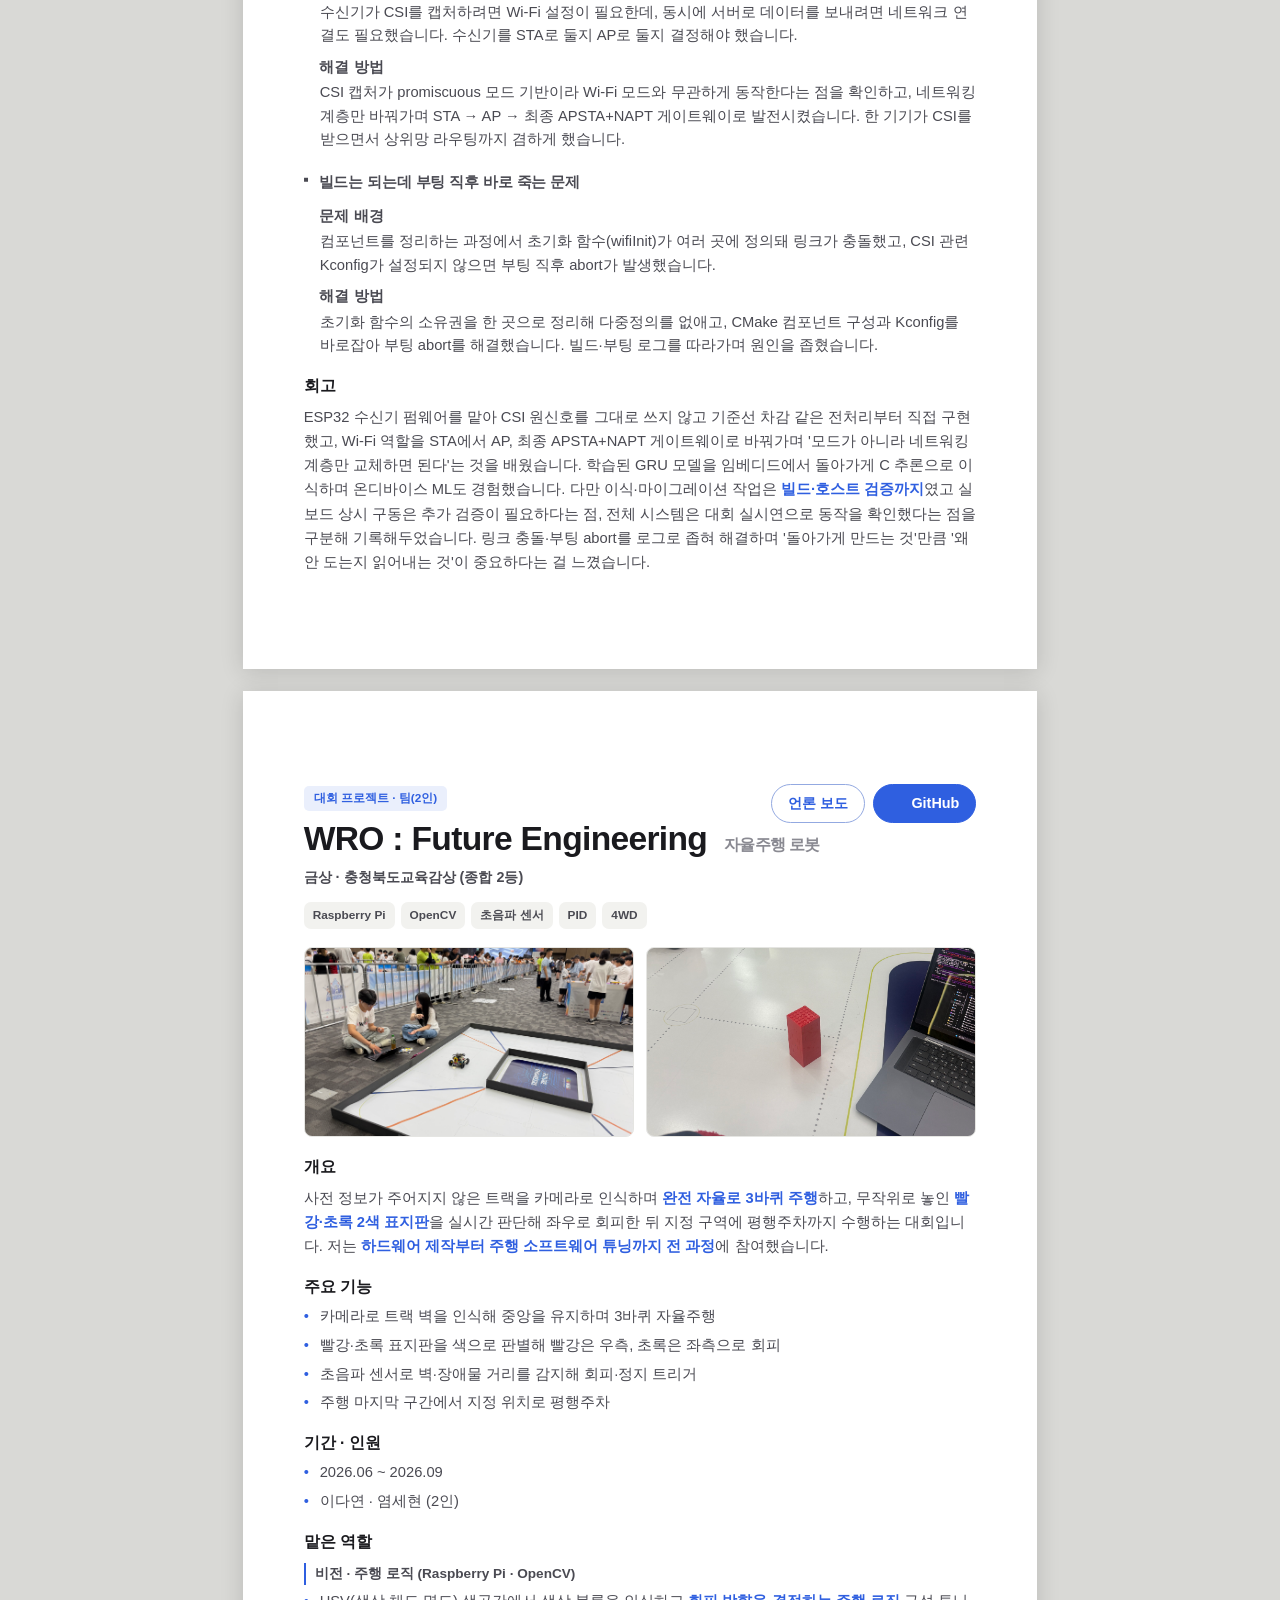
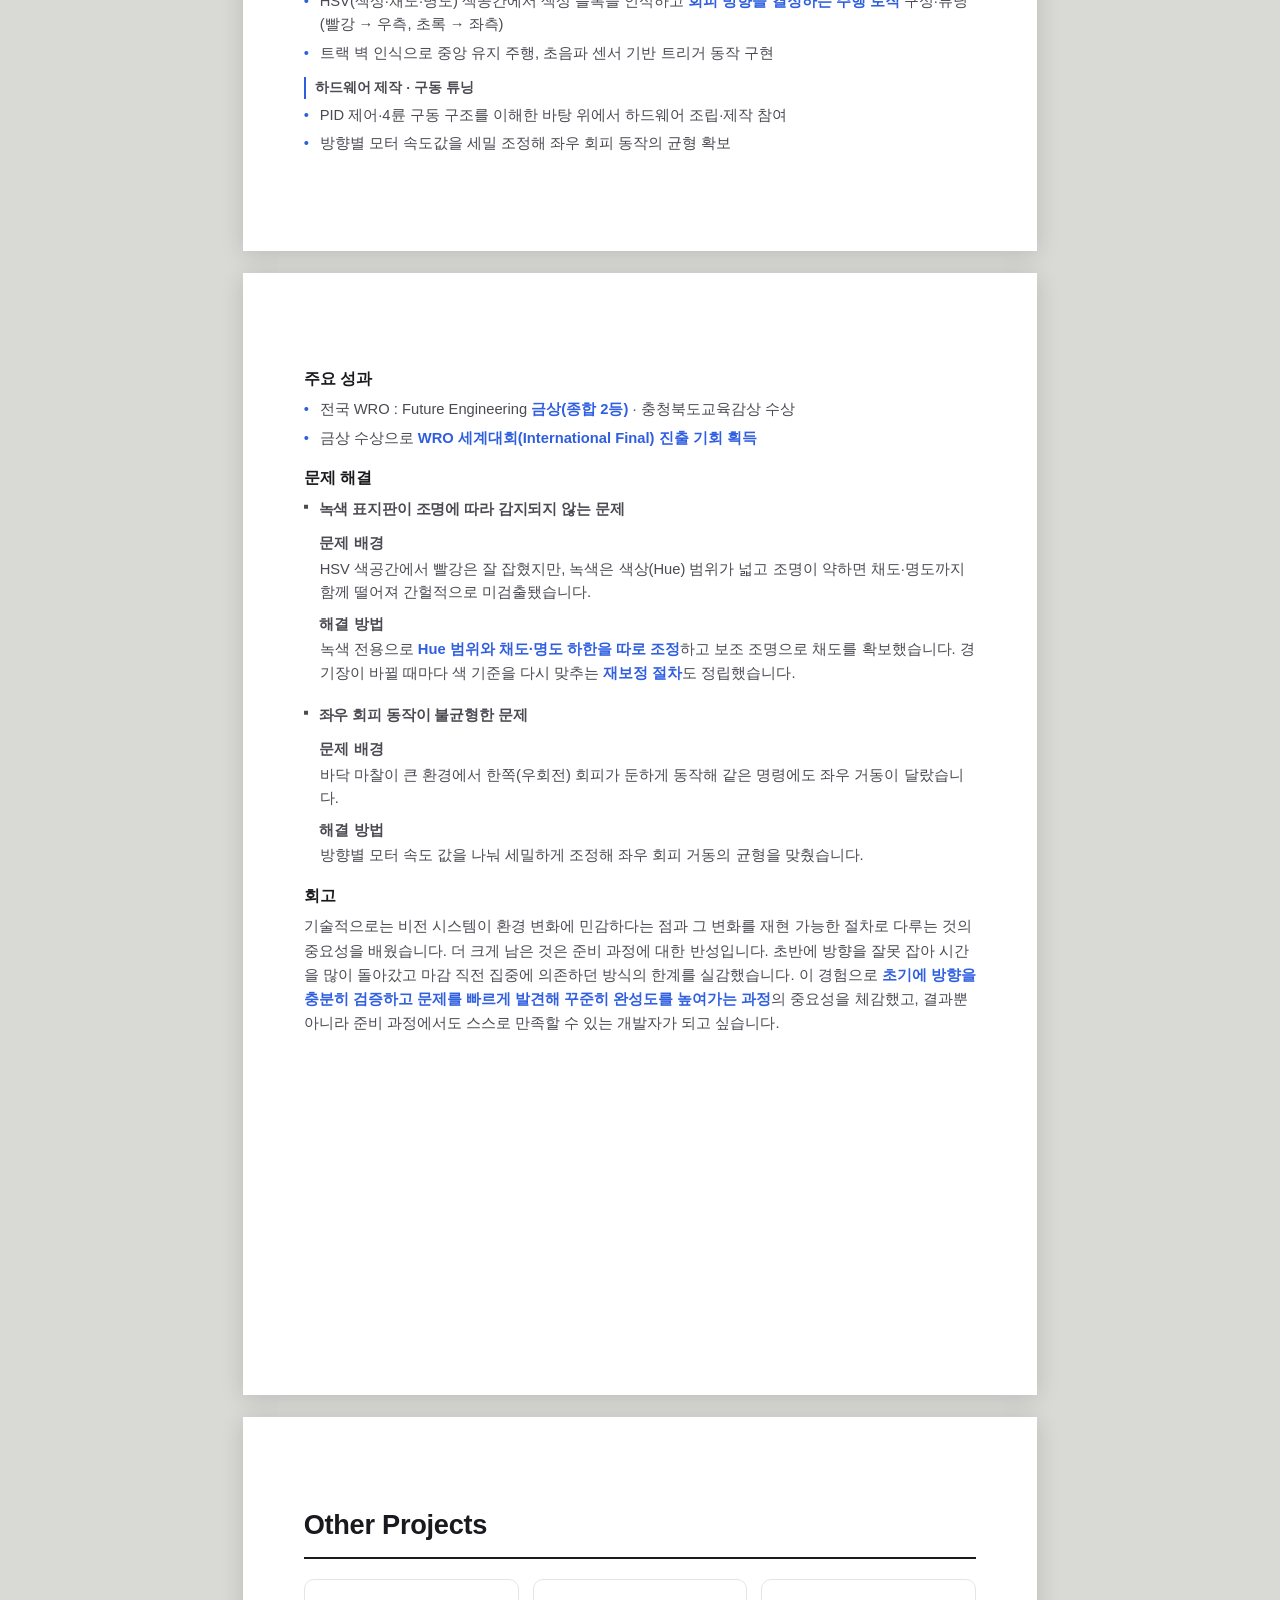
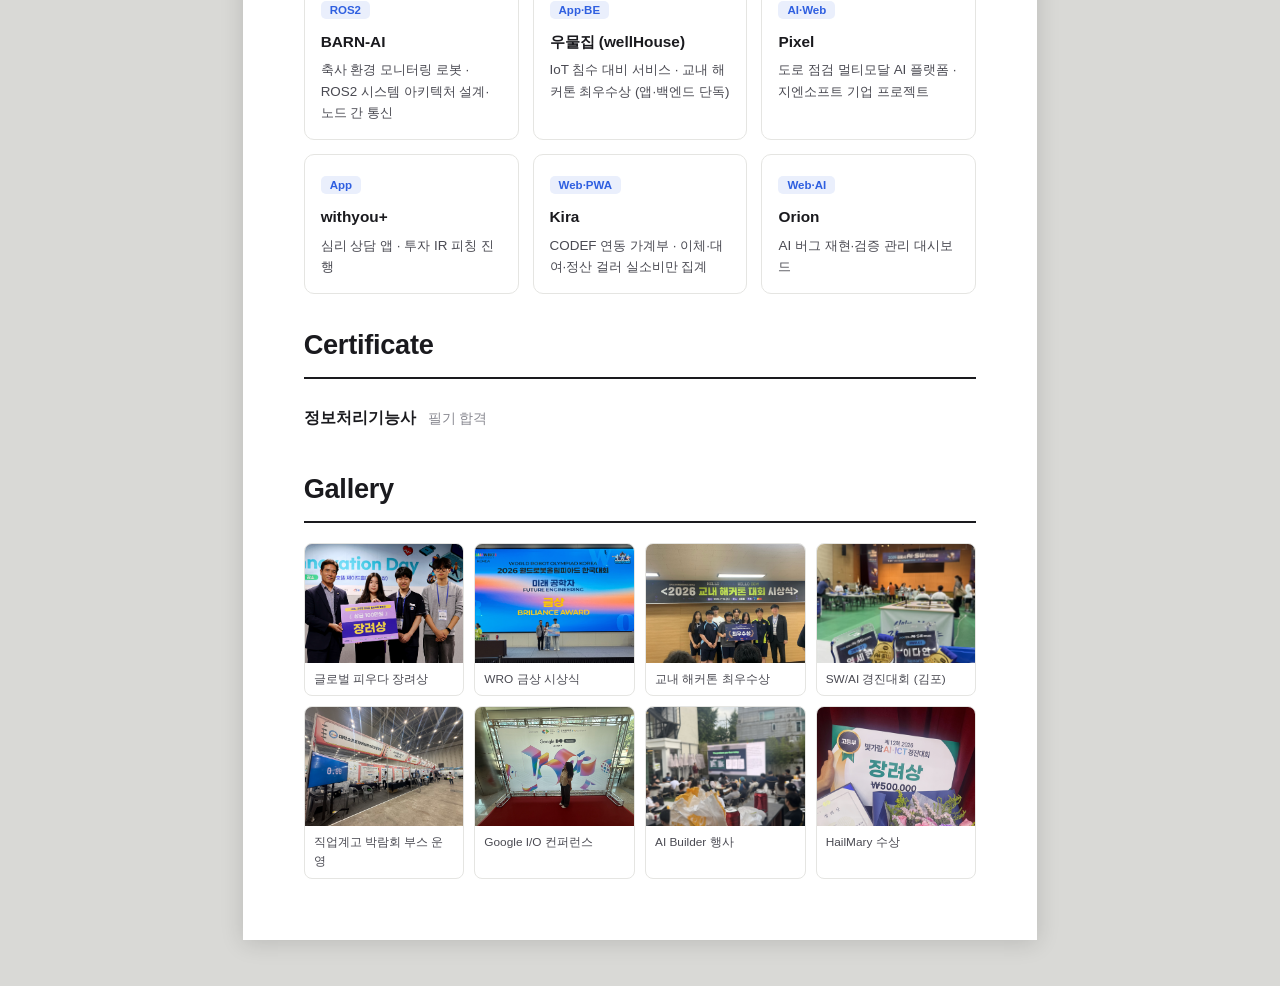
==== commit c8b273d2: "fix: wify 실제 기여 정확화·보강 (STA수집·UDP 오기 정정 → STA→AP→APSTA+NAPT 전환, baseline 전처리·온디바이스 ML 이식·빌드/부팅 디버깅·앱" ====
--- a/index.html
+++ b/index.html
@@ -258,15 +258,15 @@
           <p class="proj__badge">대회 프로젝트 · 팀</p>
           <h3 class="proj__title">wify</h3>
           <p class="proj__award">글로벌 피우다 장려상 · 충북과학기술혁신원장상 (4등)</p>
-          <ul class="pills pills--sm"><li>Android</li><li>ESP32</li><li>ESP-IDF</li><li>WiFi CSI</li><li>MQTT</li></ul>
+          <ul class="pills pills--sm"><li>Android</li><li>ESP32</li><li>ESP-IDF</li><li>WiFi CSI</li><li>ESP-NOW</li><li>MQTT</li></ul>
           <div class="proj__btns">
             <a class="btn-link" href="https://www.etnews.com/20260820000407" target="_blank" rel="noopener">언론 보도</a>
             <a class="btn-link btn-link--fill" href="https://github.com/Wave-based-Intelligent-Fall-Identifier" target="_blank" rel="noopener"><img class="ico" src="https://cdn.simpleicons.org/github/ffffff" alt="" />GitHub</a>
           </div>
         </div>
         <div class="proj__shots">
-          <span class="shot shot--blur" style="--bg: url('gallary/wify.jpg'); height:190px"><img src="gallary/wify.jpg" alt="wify 센싱 보드" style="object-fit: contain; object-position: 50% 100%;" /></span>
-          <span class="shot" style="height:190px"><img src="gallary/피우다_기기설치.png" alt="wify 기기 설치" /></span>
+          <span class="shot shot--blur" style="--bg: url('gallary/wify.jpg'); height:150px"><img src="gallary/wify.jpg" alt="wify 센싱 보드" style="object-fit: contain; object-position: 50% 100%;" /></span>
+          <span class="shot" style="height:150px"><img src="gallary/피우다_기기설치.png" alt="wify 기기 설치" /></span>
         </div>
         <p class="demo-link"><a href="https://www.youtube.com/watch?v=b4oFeqqJiIM" target="_blank" rel="noopener">▶ 시연영상 보러가기</a></p>
         <div class="proj__body">
@@ -274,42 +274,39 @@
           <div class="proj__row"><h4>주요 기능</h4>
             <ul>
               <li>카메라 없이 Wi-Fi CSI로 실내 낙상을 실시간 감지</li>
-              <li>낙상 감지 시 보호자 앱으로 즉시 알림 전송</li>
-              <li>ESP32 → 서버 → 앱으로 이어지는 실시간 데이터 연동</li>
+              <li>낙상 감지 시 보호자 앱으로 즉시 알림 · 119 긴급 신고 전화</li>
+              <li>송신기–수신기(ESP-NOW)·서버(MQTT)·앱으로 이어지는 실시간 데이터 연동</li>
             </ul>
           </div>
           <div class="proj__row"><h4>기간 · 인원</h4>
             <ul>
               <li>2026.03 ~ 2026.08</li>
-              <li>이다연 (APP·EM) · 염세현 (BE·EM) · 이지우 (AI)</li>
-            </ul>
-          </div>
-          <div class="proj__row"><h4>맡은 역할</h4>
-            <div class="role-group">
-              <span class="role-group__h">ESP32 STA 펌웨어 개발 (C · ESP-IDF)</span>
-              <ul>
-                <li>Wi-Fi STA 모드로 공유기에 접속해 ESP32에서 <span class="hl">CSI(64개 서브캐리어)를 실시간 수집</span></li>
-                <li>수집한 CSI 원신호를 <span class="hl">UDP로 서버에 전송</span>, 자동 재연결로 끊김 없이 스트리밍 · Doxygen 주석으로 함수 단위 문서화</li>
-              </ul>
-            </div>
-            <div class="role-group">
-              <span class="role-group__h">Android 앱 개발</span>
-              <ul>
-                <li>실시간 낙상 감지 결과·보호자 알림 화면, 기기 등록·선택·상태 확인 화면 구현</li>
-                <li>서버(MQTT)로 수신한 위험 상태를 앱 UI에 실시간 반영</li>
-              </ul>
-            </div>
-          </div>
-        </div>
-      </article>
-    </section>
-  </section>
-
-  <!-- ==================== PAGE 3 : 피우다 (이어서) ==================== -->
-  <section class="sheet">
-    <section class="sec">
-      <article class="proj">
-        <div class="proj__body">
+              <li>이다연 (수신기 펌웨어·Android 앱·온디바이스 ML 이식) · 염세현 (송신기 펌웨어·서버) · 이지우 (AI 모델 학습)</li>
+            </ul>
+          </div>
+          <div class="proj__row" style="break-inside:auto"><h4>맡은 역할</h4>
+            <div class="role-group">
+              <span class="role-group__h">ESP32 수신기 펌웨어 (주 저자 · C · ESP-IDF)</span>
+              <ul>
+                <li>CSI 전처리 파이프라인 직접 구현: <span class="hl">기준선(baseline) 차감 전처리</span>, 링버퍼, 서브캐리어 라벨 출력, 빈 프레임 드롭, 송신기 MAC 필터</li>
+                <li>수신기 Wi-Fi 역할을 <span class="hl">STA → AP → APSTA+NAPT 게이트웨이</span>로 전환 주도 · CSI 캡처가 promiscuous 기반이라 모드와 무관하게 동작하는 점을 활용해 네트워킹 계층만 교체(한 기기가 CSI 수신과 상위망 라우팅 겸함)</li>
+                <li>ESP-NOW 페어링(브로드캐스트 → MAC 고정)·재시도 제한·에러 처리, 기기 간 ESP-NOW·서버 MQTT 연동</li>
+              </ul>
+            </div>
+            <div class="role-group">
+              <span class="role-group__h">온디바이스 ML 이식</span>
+              <ul>
+                <li>이지우가 학습한 <span class="hl">GRU 낙상 모델을 C 추론으로 펌웨어에 이식</span> · 보드 없이 호스트 검증 코드로 추론 결과 확인</li>
+              </ul>
+            </div>
+            <div class="role-group">
+              <span class="role-group__h">Android 앱 (단독 저자)</span>
+              <ul>
+                <li>실시간 낙상 알림·기기 등록/상태 화면, MQTT로 위험 상태 실시간 반영</li>
+                <li>삼성/Android 12+ <span class="hl">포그라운드 서비스 크래시·ANR 수정</span>, 낙상 시 119 긴급 신고 전화, 관리자 앱(MQTT 토픽 모니터·커맨드) 단독 구축</li>
+              </ul>
+            </div>
+          </div>
           <div class="proj__row"><h4>주요 성과</h4>
             <ul>
               <li>약 50개 팀 참가 → 예선 30팀 → 본선 15팀 통과</li>
@@ -320,21 +317,21 @@
           </div>
           <div class="proj__row"><h4>문제 해결</h4>
             <div class="ts">
-              <p class="ts__title">앱–펌웨어 연동이 반복적으로 끊기는 문제</p>
-              <p class="ts__label">문제 배경</p>
-              <p>개발 중 휴대폰 핫스팟 환경에서 앱과 펌웨어를 연동해 테스트했는데, 통신이 주기적으로 끊겨 데이터 수신이 불안정했습니다.</p>
-              <p class="ts__label">해결 방법</p>
-              <p>원인이 핫스팟이 UDP 트래픽을 주기적으로 차단하는 데 있음을 확인하고 별도 공유기 환경으로 전환해 안정적인 통신을 확보했습니다.</p>
-            </div>
-            <div class="ts">
-              <p class="ts__title">통신 기능을 STA 모드에 둘지 AP 모드에 둘지</p>
-              <p class="ts__label">문제 배경</p>
-              <p>앱 연결과 서버 전송 기능을 STA 모드에서 처리할지 AP 모드에서 처리할지 결정해야 했고, 두 방식은 연결 안정성·초기 설정·서버 접근성에서 장단점이 달랐습니다.</p>
-              <p class="ts__label">해결 방법</p>
-              <p>서버 전송과 안정적인 연결이 핵심 요구사항이라 판단해 기존 네트워크에 접속하는 STA 모드로 통신 구조를 구성했습니다. 기술보다 요구사항을 먼저 정의하고 방식을 고른 과정이었습니다.</p>
-            </div>
-          </div>
-          <div class="proj__row"><h4>회고</h4><p>ESP32 펌웨어를 직접 구조부터 작성하며 CSI 원신호를 끊김 없이 수집·전송하는 통신 로직을 다뤘고, 통신을 STA/AP 중 어디에 둘지 고민하며 '기술을 먼저 정하기보다 요구사항을 먼저 정의해야 한다'는 것을 배웠습니다. 헤더/소스 분리와 함수 단위 주석으로 협업자가 읽을 수 있는 펌웨어를 처음 의식했고, 가장 걱정했던 펌웨어–서버–앱 전체 연동을 완성해 실제 서비스처럼 동작시킨 경험이었습니다.</p></div>
+              <p class="ts__title">CSI를 받으면서 상위망으로도 보내야 하는데, Wi-Fi 모드를 어디에 둘지</p>
+              <p class="ts__label">문제 배경</p>
+              <p>수신기가 CSI를 캡처하려면 Wi-Fi 설정이 필요한데, 동시에 서버로 데이터를 보내려면 네트워크 연결도 필요했습니다. 수신기를 STA로 둘지 AP로 둘지 결정해야 했습니다.</p>
+              <p class="ts__label">해결 방법</p>
+              <p>CSI 캡처가 promiscuous 모드 기반이라 Wi-Fi 모드와 무관하게 동작한다는 점을 확인하고, 네트워킹 계층만 바꿔가며 STA → AP → 최종 APSTA+NAPT 게이트웨이로 발전시켰습니다. 한 기기가 CSI를 받으면서 상위망 라우팅까지 겸하게 했습니다.</p>
+            </div>
+            <div class="ts">
+              <p class="ts__title">빌드는 되는데 부팅 직후 바로 죽는 문제</p>
+              <p class="ts__label">문제 배경</p>
+              <p>컴포넌트를 정리하는 과정에서 초기화 함수(wifiInit)가 여러 곳에 정의돼 링크가 충돌했고, CSI 관련 Kconfig가 설정되지 않으면 부팅 직후 abort가 발생했습니다.</p>
+              <p class="ts__label">해결 방법</p>
+              <p>초기화 함수의 소유권을 한 곳으로 정리해 다중정의를 없애고, CMake 컴포넌트 구성과 Kconfig를 바로잡아 부팅 abort를 해결했습니다. 빌드·부팅 로그를 따라가며 원인을 좁혔습니다.</p>
+            </div>
+          </div>
+          <div class="proj__row"><h4>회고</h4><p>ESP32 수신기 펌웨어를 맡아 CSI 원신호를 그대로 쓰지 않고 기준선 차감 같은 전처리부터 직접 구현했고, Wi-Fi 역할을 STA에서 AP, 최종 APSTA+NAPT 게이트웨이로 바꿔가며 '모드가 아니라 네트워킹 계층만 교체하면 된다'는 것을 배웠습니다. 학습된 GRU 모델을 임베디드에서 돌아가게 C 추론으로 이식하며 온디바이스 ML도 경험했습니다. 다만 이식·마이그레이션 작업은 <span class="hl">빌드·호스트 검증까지</span>였고 실보드 상시 구동은 추가 검증이 필요하다는 점, 전체 시스템은 대회 실시연으로 동작을 확인했다는 점을 구분해 기록해두었습니다. 링크 충돌·부팅 abort를 로그로 좁혀 해결하며 '돌아가게 만드는 것'만큼 '왜 안 도는지 읽어내는 것'이 중요하다는 걸 느꼈습니다.</p></div>
         </div>
       </article>
     </section>
